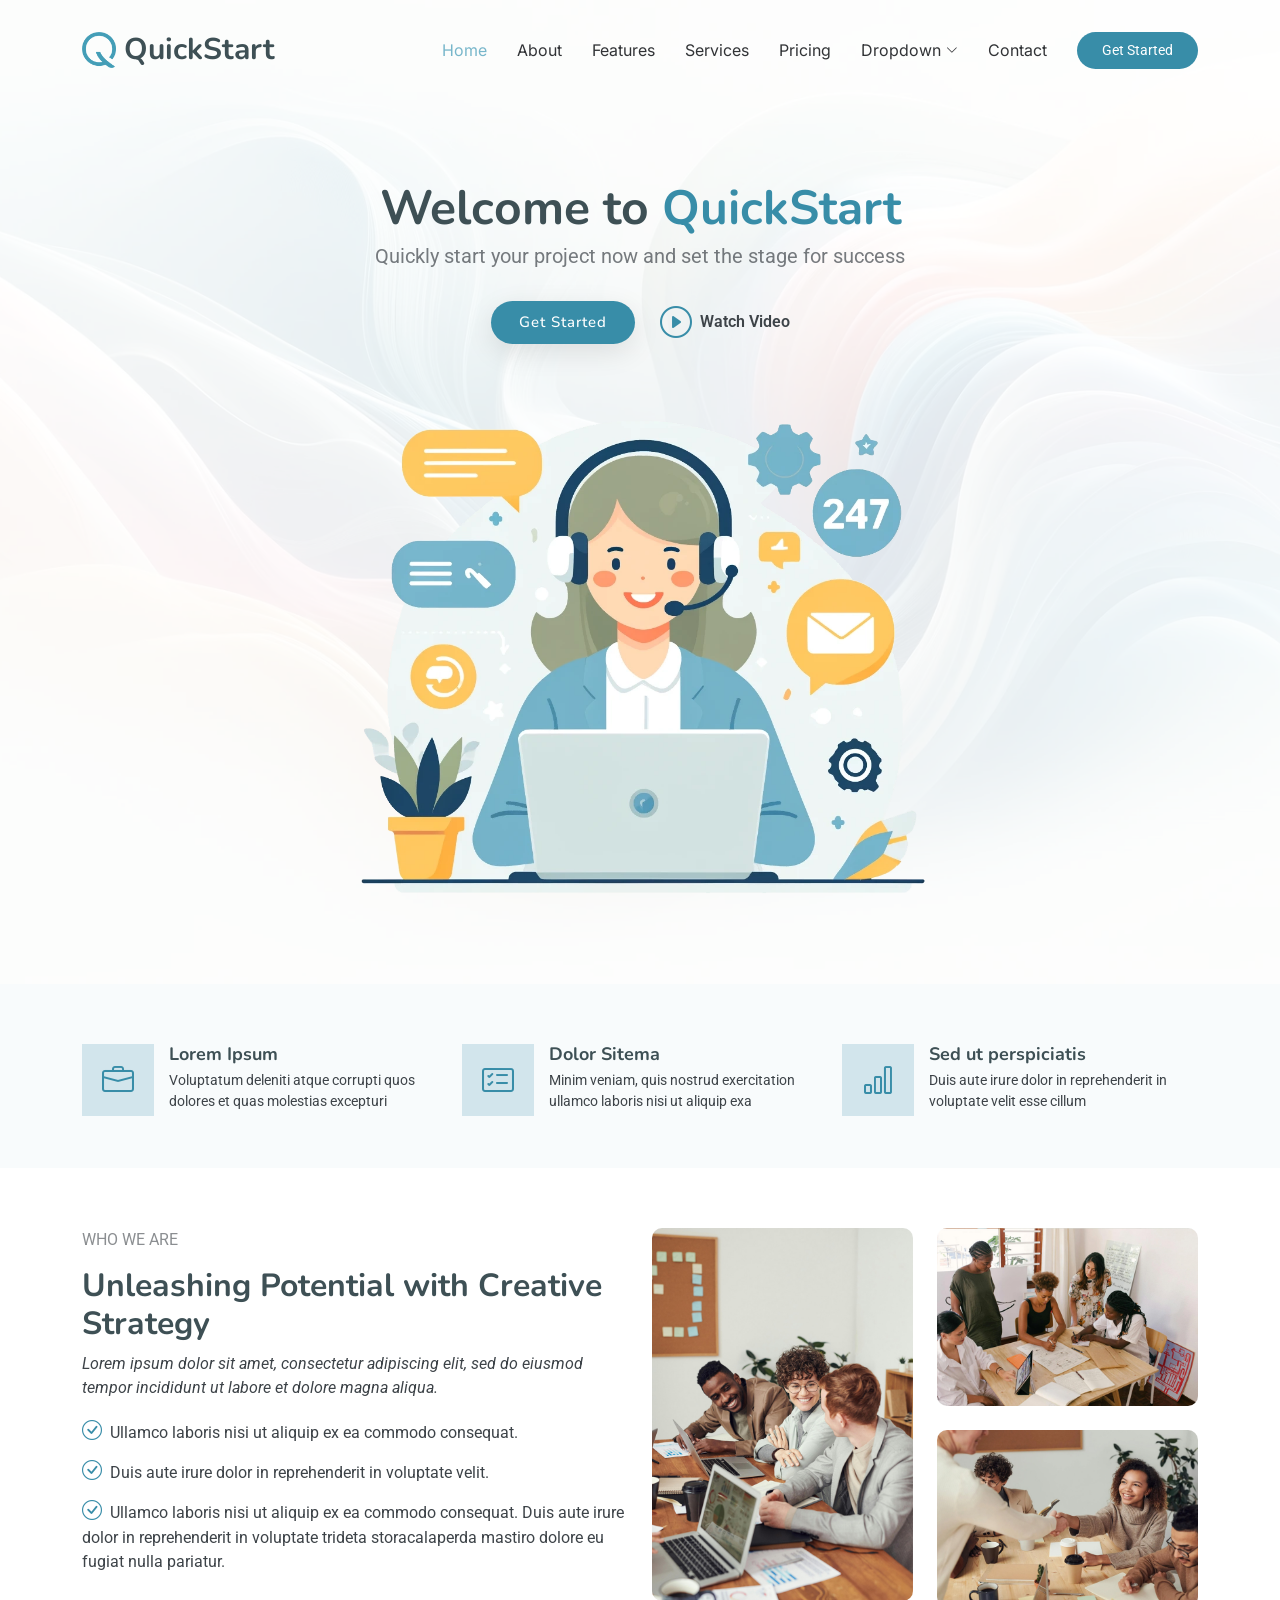
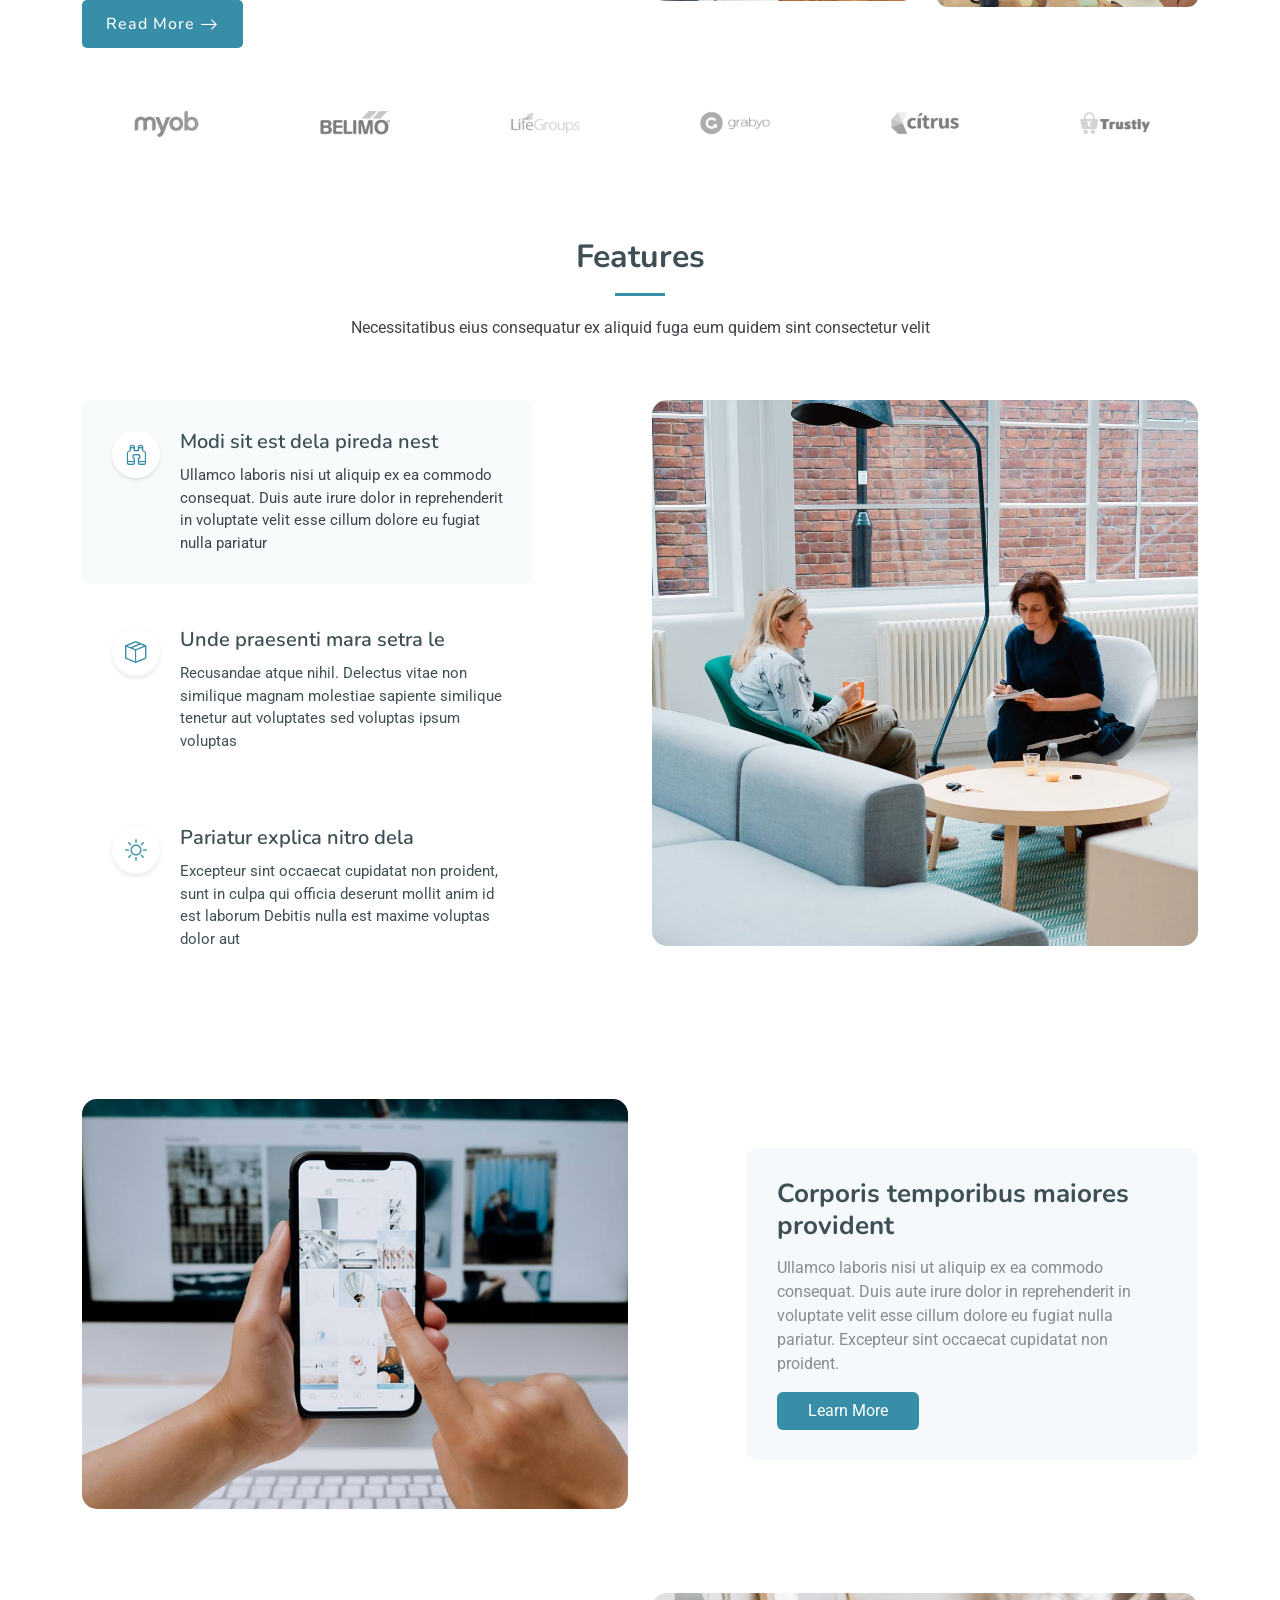
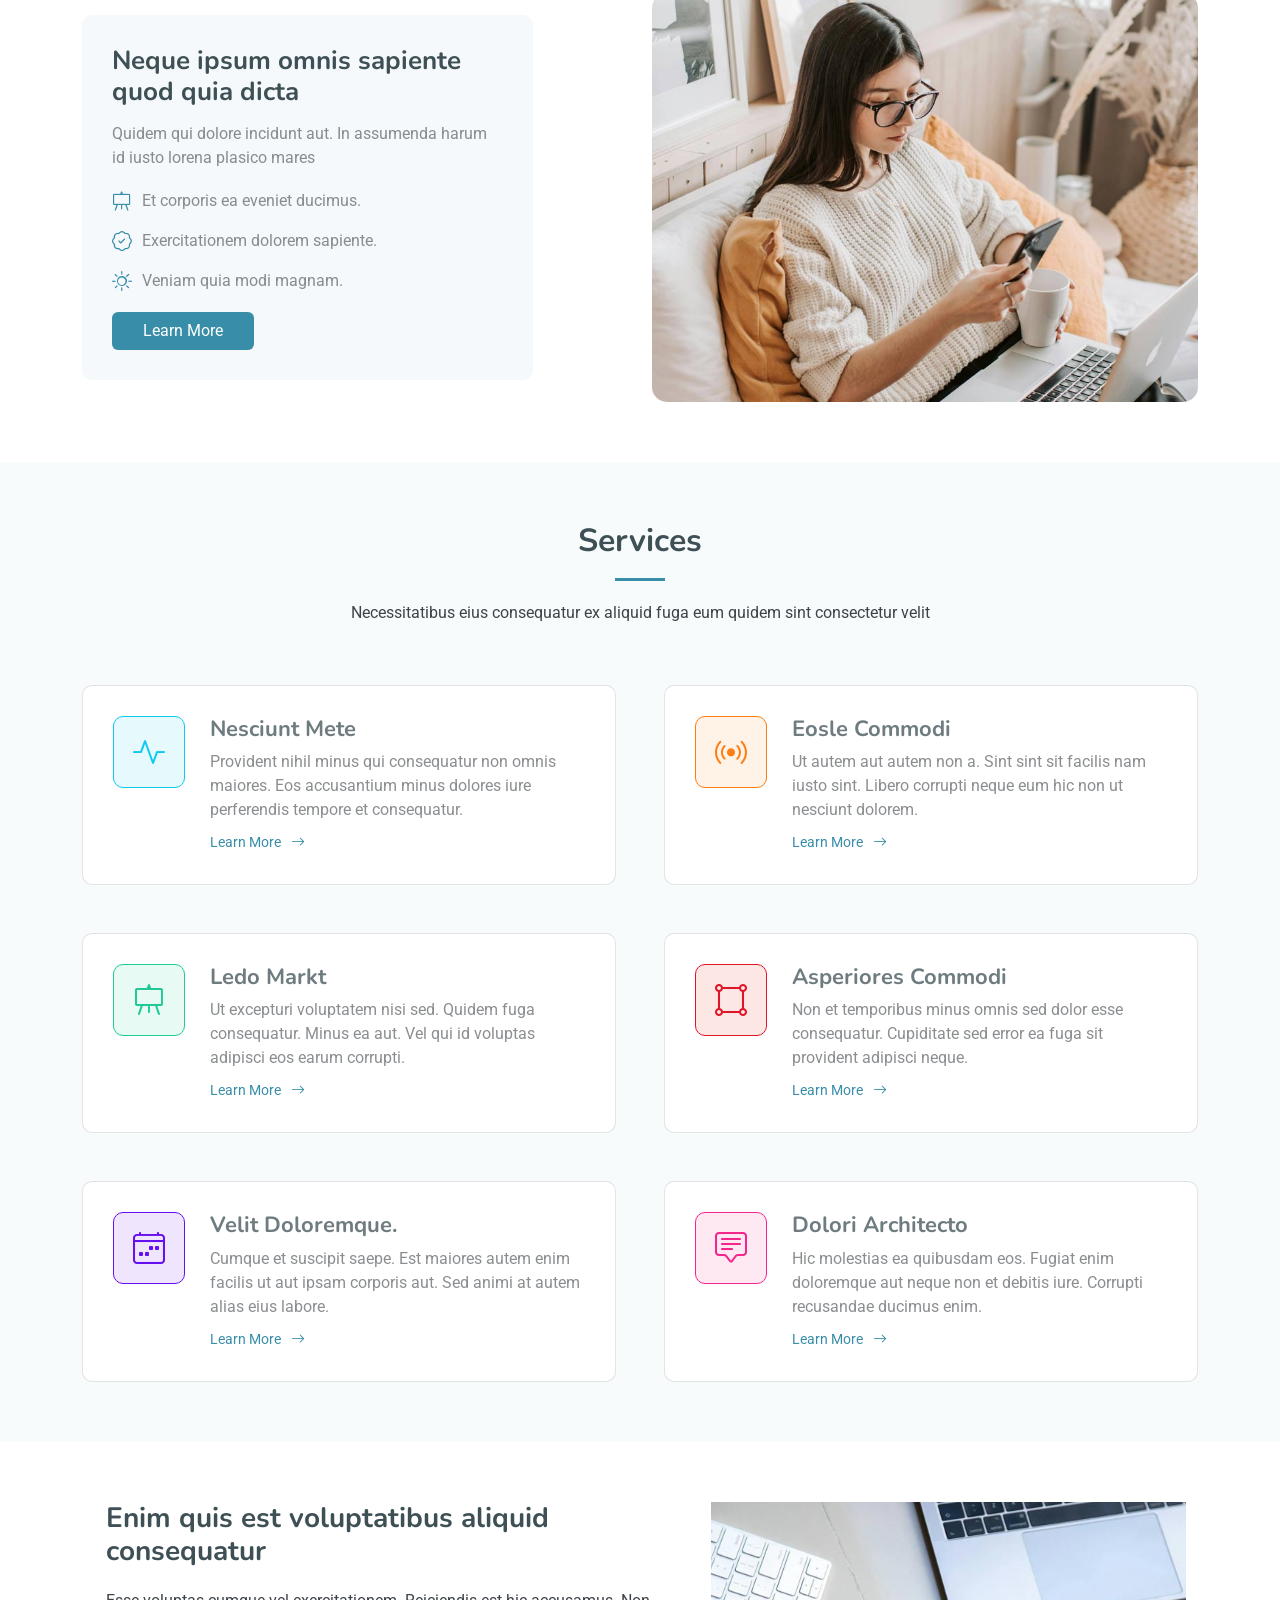
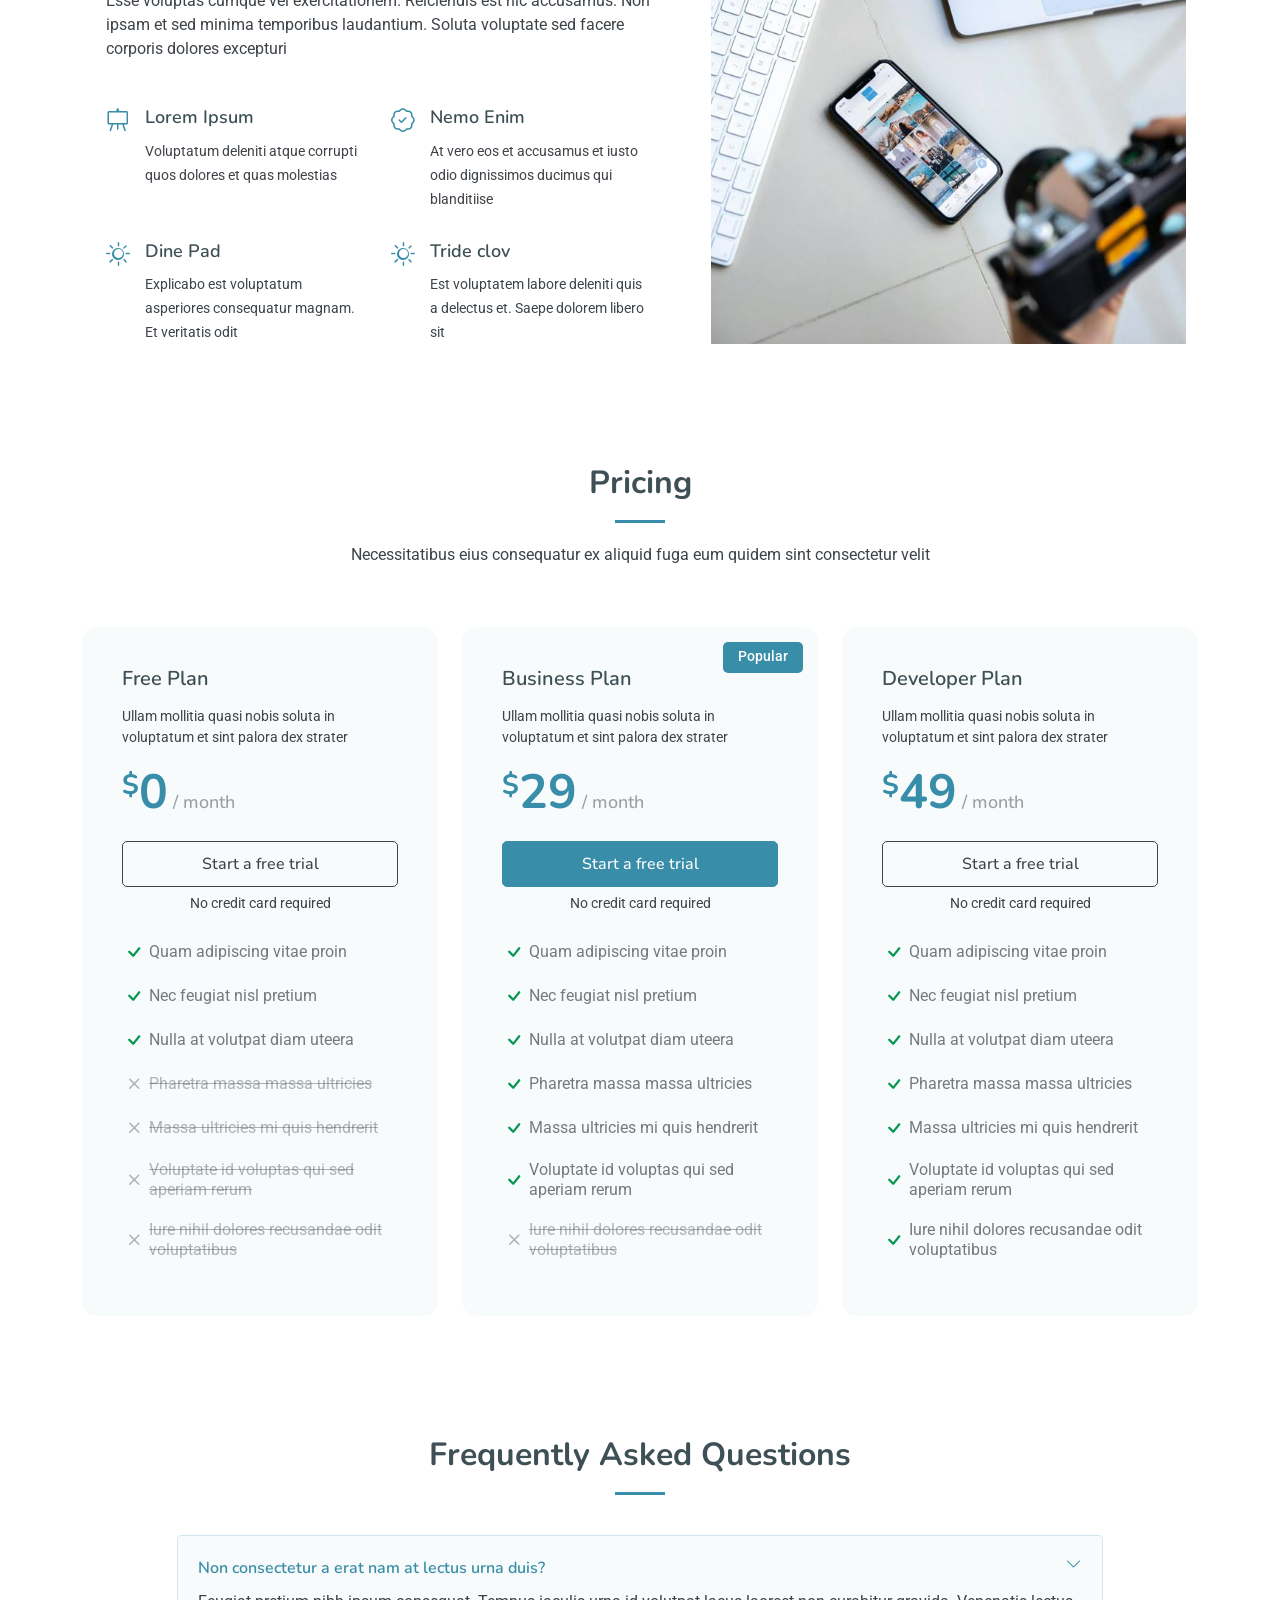
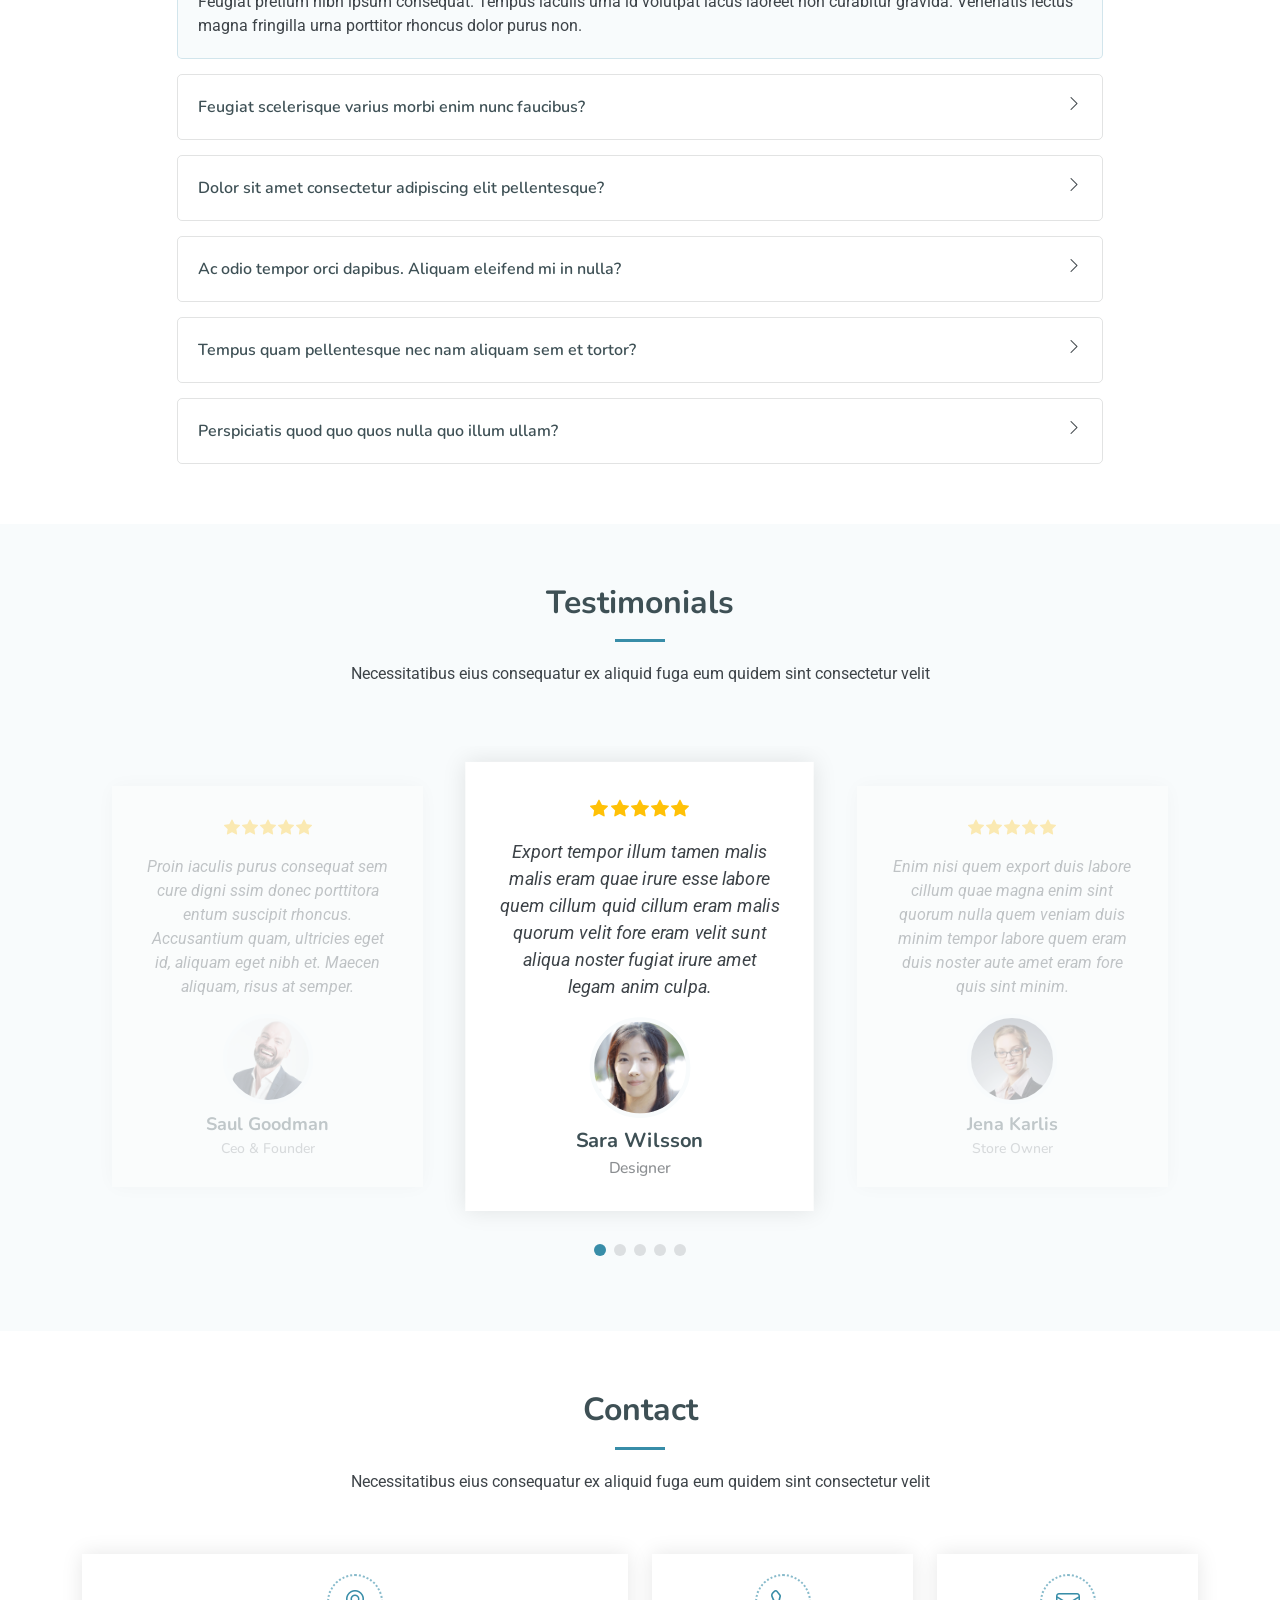
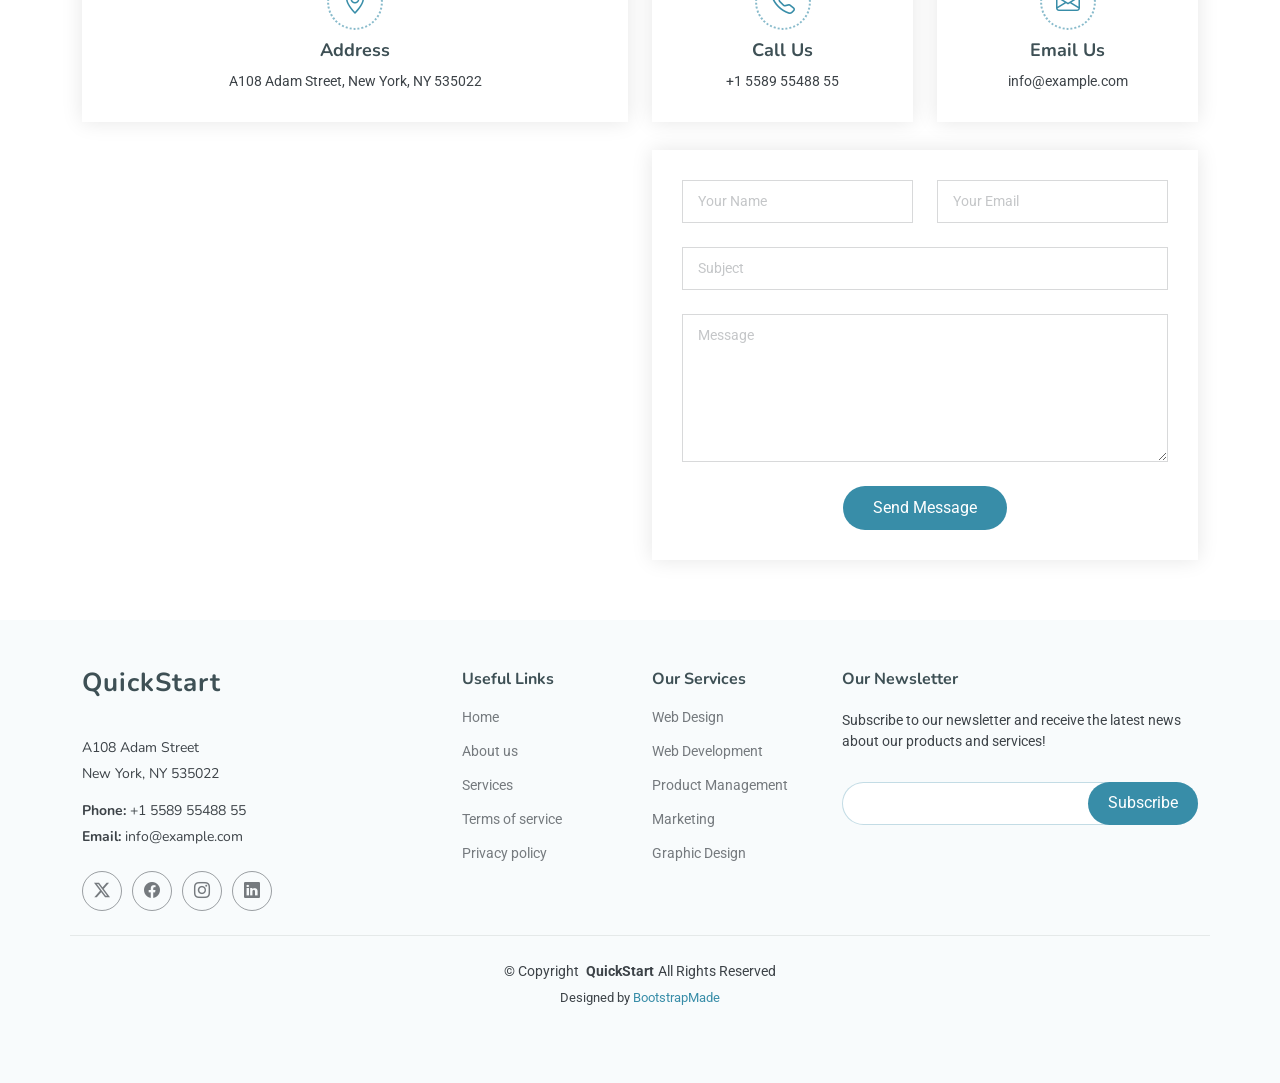
==== index.html @ de016db1 "template" ====
<!DOCTYPE html>
<html lang="en">

<head>
  <meta charset="utf-8">
  <meta content="width=device-width, initial-scale=1.0" name="viewport">
  <title>Index - QuickStart Bootstrap Template</title>
  <meta name="description" content="">
  <meta name="keywords" content="">

  <!-- Favicons -->
  <link href="assets/img/favicon.png" rel="icon">
  <link href="assets/img/apple-touch-icon.png" rel="apple-touch-icon">

  <!-- Fonts -->
  <link href="https://fonts.googleapis.com" rel="preconnect">
  <link href="https://fonts.gstatic.com" rel="preconnect" crossorigin>
  <link href="https://fonts.googleapis.com/css2?family=Roboto:ital,wght@0,100;0,300;0,400;0,500;0,700;0,900;1,100;1,300;1,400;1,500;1,700;1,900&family=Inter:wght@100;200;300;400;500;600;700;800;900&family=Nunito:ital,wght@0,200;0,300;0,400;0,500;0,600;0,700;0,800;0,900;1,200;1,300;1,400;1,500;1,600;1,700;1,800;1,900&display=swap" rel="stylesheet">

  <!-- Vendor CSS Files -->
  <link href="assets/vendor/bootstrap/css/bootstrap.min.css" rel="stylesheet">
  <link href="assets/vendor/bootstrap-icons/bootstrap-icons.css" rel="stylesheet">
  <link href="assets/vendor/aos/aos.css" rel="stylesheet">
  <link href="assets/vendor/glightbox/css/glightbox.min.css" rel="stylesheet">
  <link href="assets/vendor/swiper/swiper-bundle.min.css" rel="stylesheet">

  <!-- Main CSS File -->
  <link href="assets/css/main.css" rel="stylesheet">

  <!-- =======================================================
  * Template Name: QuickStart
  * Template URL: https://bootstrapmade.com/quickstart-bootstrap-startup-website-template/
  * Updated: Aug 07 2024 with Bootstrap v5.3.3
  * Author: BootstrapMade.com
  * License: https://bootstrapmade.com/license/
  ======================================================== -->
</head>

<body class="index-page">

  <header id="header" class="header d-flex align-items-center fixed-top">
    <div class="container-fluid container-xl position-relative d-flex align-items-center">

      <a href="index.html" class="logo d-flex align-items-center me-auto">
        <img src="assets/img/logo.png" alt="">
        <h1 class="sitename">QuickStart</h1>
      </a>

      <nav id="navmenu" class="navmenu">
        <ul>
          <li><a href="index.html#hero" class="active">Home</a></li>
          <li><a href="index.html#about">About</a></li>
          <li><a href="index.html#features">Features</a></li>
          <li><a href="index.html#services">Services</a></li>
          <li><a href="index.html#pricing">Pricing</a></li>
          <li class="dropdown"><a href="#"><span>Dropdown</span> <i class="bi bi-chevron-down toggle-dropdown"></i></a>
            <ul>
              <li><a href="#">Dropdown 1</a></li>
              <li class="dropdown"><a href="#"><span>Deep Dropdown</span> <i class="bi bi-chevron-down toggle-dropdown"></i></a>
                <ul>
                  <li><a href="#">Deep Dropdown 1</a></li>
                  <li><a href="#">Deep Dropdown 2</a></li>
                  <li><a href="#">Deep Dropdown 3</a></li>
                  <li><a href="#">Deep Dropdown 4</a></li>
                  <li><a href="#">Deep Dropdown 5</a></li>
                </ul>
              </li>
              <li><a href="#">Dropdown 2</a></li>
              <li><a href="#">Dropdown 3</a></li>
              <li><a href="#">Dropdown 4</a></li>
            </ul>
          </li>
          <li><a href="index.html#contact">Contact</a></li>
        </ul>
        <i class="mobile-nav-toggle d-xl-none bi bi-list"></i>
      </nav>

      <a class="btn-getstarted" href="index.html#about">Get Started</a>

    </div>
  </header>

  <main class="main">

    <!-- Hero Section -->
    <section id="hero" class="hero section">
      <div class="hero-bg">
        <img src="assets/img/hero-bg-light.webp" alt="">
      </div>
      <div class="container text-center">
        <div class="d-flex flex-column justify-content-center align-items-center">
          <h1 data-aos="fade-up">Welcome to <span>QuickStart</span></h1>
          <p data-aos="fade-up" data-aos-delay="100">Quickly start your project now and set the stage for success<br></p>
          <div class="d-flex" data-aos="fade-up" data-aos-delay="200">
            <a href="#about" class="btn-get-started">Get Started</a>
            <a href="https://www.youtube.com/watch?v=Y7f98aduVJ8" class="glightbox btn-watch-video d-flex align-items-center"><i class="bi bi-play-circle"></i><span>Watch Video</span></a>
          </div>
          <img src="assets/img/hero-services-img.webp" class="img-fluid hero-img" alt="" data-aos="zoom-out" data-aos-delay="300">
        </div>
      </div>

    </section><!-- /Hero Section -->

    <!-- Featured Services Section -->
    <section id="featured-services" class="featured-services section light-background">

      <div class="container">

        <div class="row gy-4">

          <div class="col-xl-4 col-lg-6" data-aos="fade-up" data-aos-delay="100">
            <div class="service-item d-flex">
              <div class="icon flex-shrink-0"><i class="bi bi-briefcase"></i></div>
              <div>
                <h4 class="title"><a href="#" class="stretched-link">Lorem Ipsum</a></h4>
                <p class="description">Voluptatum deleniti atque corrupti quos dolores et quas molestias excepturi</p>
              </div>
            </div>
          </div>
          <!-- End Service Item -->

          <div class="col-xl-4 col-lg-6" data-aos="fade-up" data-aos-delay="200">
            <div class="service-item d-flex">
              <div class="icon flex-shrink-0"><i class="bi bi-card-checklist"></i></div>
              <div>
                <h4 class="title"><a href="#" class="stretched-link">Dolor Sitema</a></h4>
                <p class="description">Minim veniam, quis nostrud exercitation ullamco laboris nisi ut aliquip exa</p>
              </div>
            </div>
          </div><!-- End Service Item -->

          <div class="col-xl-4 col-lg-6" data-aos="fade-up" data-aos-delay="300">
            <div class="service-item d-flex">
              <div class="icon flex-shrink-0"><i class="bi bi-bar-chart"></i></div>
              <div>
                <h4 class="title"><a href="#" class="stretched-link">Sed ut perspiciatis</a></h4>
                <p class="description">Duis aute irure dolor in reprehenderit in voluptate velit esse cillum</p>
              </div>
            </div>
          </div><!-- End Service Item -->

        </div>

      </div>

    </section><!-- /Featured Services Section -->

    <!-- About Section -->
    <section id="about" class="about section">

      <div class="container">

        <div class="row gy-4">

          <div class="col-lg-6 content" data-aos="fade-up" data-aos-delay="100">
            <p class="who-we-are">Who We Are</p>
            <h3>Unleashing Potential with Creative Strategy</h3>
            <p class="fst-italic">
              Lorem ipsum dolor sit amet, consectetur adipiscing elit, sed do eiusmod tempor incididunt ut labore et dolore
              magna aliqua.
            </p>
            <ul>
              <li><i class="bi bi-check-circle"></i> <span>Ullamco laboris nisi ut aliquip ex ea commodo consequat.</span></li>
              <li><i class="bi bi-check-circle"></i> <span>Duis aute irure dolor in reprehenderit in voluptate velit.</span></li>
              <li><i class="bi bi-check-circle"></i> <span>Ullamco laboris nisi ut aliquip ex ea commodo consequat. Duis aute irure dolor in reprehenderit in voluptate trideta storacalaperda mastiro dolore eu fugiat nulla pariatur.</span></li>
            </ul>
            <a href="#" class="read-more"><span>Read More</span><i class="bi bi-arrow-right"></i></a>
          </div>

          <div class="col-lg-6 about-images" data-aos="fade-up" data-aos-delay="200">
            <div class="row gy-4">
              <div class="col-lg-6">
                <img src="assets/img/about-company-1.jpg" class="img-fluid" alt="">
              </div>
              <div class="col-lg-6">
                <div class="row gy-4">
                  <div class="col-lg-12">
                    <img src="assets/img/about-company-2.jpg" class="img-fluid" alt="">
                  </div>
                  <div class="col-lg-12">
                    <img src="assets/img/about-company-3.jpg" class="img-fluid" alt="">
                  </div>
                </div>
              </div>
            </div>

          </div>

        </div>

      </div>
    </section><!-- /About Section -->

    <!-- Clients Section -->
    <section id="clients" class="clients section">

      <div class="container" data-aos="fade-up">

        <div class="row gy-4">

          <div class="col-xl-2 col-md-3 col-6 client-logo">
            <img src="assets/img/clients/client-1.png" class="img-fluid" alt="">
          </div><!-- End Client Item -->

          <div class="col-xl-2 col-md-3 col-6 client-logo">
            <img src="assets/img/clients/client-2.png" class="img-fluid" alt="">
          </div><!-- End Client Item -->

          <div class="col-xl-2 col-md-3 col-6 client-logo">
            <img src="assets/img/clients/client-3.png" class="img-fluid" alt="">
          </div><!-- End Client Item -->

          <div class="col-xl-2 col-md-3 col-6 client-logo">
            <img src="assets/img/clients/client-4.png" class="img-fluid" alt="">
          </div><!-- End Client Item -->

          <div class="col-xl-2 col-md-3 col-6 client-logo">
            <img src="assets/img/clients/client-5.png" class="img-fluid" alt="">
          </div><!-- End Client Item -->

          <div class="col-xl-2 col-md-3 col-6 client-logo">
            <img src="assets/img/clients/client-6.png" class="img-fluid" alt="">
          </div><!-- End Client Item -->

        </div>

      </div>

    </section><!-- /Clients Section -->

    <!-- Features Section -->
    <section id="features" class="features section">

      <!-- Section Title -->
      <div class="container section-title" data-aos="fade-up">
        <h2>Features</h2>
        <p>Necessitatibus eius consequatur ex aliquid fuga eum quidem sint consectetur velit</p>
      </div><!-- End Section Title -->

      <div class="container">
        <div class="row justify-content-between">

          <div class="col-lg-5 d-flex align-items-center">

            <ul class="nav nav-tabs" data-aos="fade-up" data-aos-delay="100">
              <li class="nav-item">
                <a class="nav-link active show" data-bs-toggle="tab" data-bs-target="#features-tab-1">
                  <i class="bi bi-binoculars"></i>
                  <div>
                    <h4 class="d-none d-lg-block">Modi sit est dela pireda nest</h4>
                    <p>
                      Ullamco laboris nisi ut aliquip ex ea commodo consequat. Duis aute irure dolor in reprehenderit in voluptate
                      velit esse cillum dolore eu fugiat nulla pariatur
                    </p>
                  </div>
                </a>
              </li>
              <li class="nav-item">
                <a class="nav-link" data-bs-toggle="tab" data-bs-target="#features-tab-2">
                  <i class="bi bi-box-seam"></i>
                  <div>
                    <h4 class="d-none d-lg-block">Unde praesenti mara setra le</h4>
                    <p>
                      Recusandae atque nihil. Delectus vitae non similique magnam molestiae sapiente similique
                      tenetur aut voluptates sed voluptas ipsum voluptas
                    </p>
                  </div>
                </a>
              </li>
              <li class="nav-item">
                <a class="nav-link" data-bs-toggle="tab" data-bs-target="#features-tab-3">
                  <i class="bi bi-brightness-high"></i>
                  <div>
                    <h4 class="d-none d-lg-block">Pariatur explica nitro dela</h4>
                    <p>
                      Excepteur sint occaecat cupidatat non proident, sunt in culpa qui officia deserunt mollit anim id est laborum
                      Debitis nulla est maxime voluptas dolor aut
                    </p>
                  </div>
                </a>
              </li>
            </ul><!-- End Tab Nav -->

          </div>

          <div class="col-lg-6">

            <div class="tab-content" data-aos="fade-up" data-aos-delay="200">

              <div class="tab-pane fade active show" id="features-tab-1">
                <img src="assets/img/tabs-1.jpg" alt="" class="img-fluid">
              </div><!-- End Tab Content Item -->

              <div class="tab-pane fade" id="features-tab-2">
                <img src="assets/img/tabs-2.jpg" alt="" class="img-fluid">
              </div><!-- End Tab Content Item -->

              <div class="tab-pane fade" id="features-tab-3">
                <img src="assets/img/tabs-3.jpg" alt="" class="img-fluid">
              </div><!-- End Tab Content Item -->
            </div>

          </div>

        </div>

      </div>

    </section><!-- /Features Section -->

    <!-- Features Details Section -->
    <section id="features-details" class="features-details section">

      <div class="container">

        <div class="row gy-4 justify-content-between features-item">

          <div class="col-lg-6" data-aos="fade-up" data-aos-delay="100">
            <img src="assets/img/features-1.jpg" class="img-fluid" alt="">
          </div>

          <div class="col-lg-5 d-flex align-items-center" data-aos="fade-up" data-aos-delay="200">
            <div class="content">
              <h3>Corporis temporibus maiores provident</h3>
              <p>
                Ullamco laboris nisi ut aliquip ex ea commodo consequat. Duis aute irure dolor in reprehenderit in voluptate
                velit esse cillum dolore eu fugiat nulla pariatur. Excepteur sint occaecat cupidatat non proident.
              </p>
              <a href="#" class="btn more-btn">Learn More</a>
            </div>
          </div>

        </div><!-- Features Item -->

        <div class="row gy-4 justify-content-between features-item">

          <div class="col-lg-5 d-flex align-items-center order-2 order-lg-1" data-aos="fade-up" data-aos-delay="100">

            <div class="content">
              <h3>Neque ipsum omnis sapiente quod quia dicta</h3>
              <p>
                Quidem qui dolore incidunt aut. In assumenda harum id iusto lorena plasico mares
              </p>
              <ul>
                <li><i class="bi bi-easel flex-shrink-0"></i> Et corporis ea eveniet ducimus.</li>
                <li><i class="bi bi-patch-check flex-shrink-0"></i> Exercitationem dolorem sapiente.</li>
                <li><i class="bi bi-brightness-high flex-shrink-0"></i> Veniam quia modi magnam.</li>
              </ul>
              <p></p>
              <a href="#" class="btn more-btn">Learn More</a>
            </div>

          </div>

          <div class="col-lg-6 order-1 order-lg-2" data-aos="fade-up" data-aos-delay="200">
            <img src="assets/img/features-2.jpg" class="img-fluid" alt="">
          </div>

        </div><!-- Features Item -->

      </div>

    </section><!-- /Features Details Section -->

    <!-- Services Section -->
    <section id="services" class="services section light-background">

      <!-- Section Title -->
      <div class="container section-title" data-aos="fade-up">
        <h2>Services</h2>
        <p>Necessitatibus eius consequatur ex aliquid fuga eum quidem sint consectetur velit</p>
      </div><!-- End Section Title -->

      <div class="container">

        <div class="row g-5">

          <div class="col-lg-6" data-aos="fade-up" data-aos-delay="100">
            <div class="service-item item-cyan position-relative">
              <i class="bi bi-activity icon"></i>
              <div>
                <h3>Nesciunt Mete</h3>
                <p>Provident nihil minus qui consequatur non omnis maiores. Eos accusantium minus dolores iure perferendis tempore et consequatur.</p>
                <a href="#" class="read-more stretched-link">Learn More <i class="bi bi-arrow-right"></i></a>
              </div>
            </div>
          </div><!-- End Service Item -->

          <div class="col-lg-6" data-aos="fade-up" data-aos-delay="200">
            <div class="service-item item-orange position-relative">
              <i class="bi bi-broadcast icon"></i>
              <div>
                <h3>Eosle Commodi</h3>
                <p>Ut autem aut autem non a. Sint sint sit facilis nam iusto sint. Libero corrupti neque eum hic non ut nesciunt dolorem.</p>
                <a href="#" class="read-more stretched-link">Learn More <i class="bi bi-arrow-right"></i></a>
              </div>
            </div>
          </div><!-- End Service Item -->

          <div class="col-lg-6" data-aos="fade-up" data-aos-delay="300">
            <div class="service-item item-teal position-relative">
              <i class="bi bi-easel icon"></i>
              <div>
                <h3>Ledo Markt</h3>
                <p>Ut excepturi voluptatem nisi sed. Quidem fuga consequatur. Minus ea aut. Vel qui id voluptas adipisci eos earum corrupti.</p>
                <a href="#" class="read-more stretched-link">Learn More <i class="bi bi-arrow-right"></i></a>
              </div>
            </div>
          </div><!-- End Service Item -->

          <div class="col-lg-6" data-aos="fade-up" data-aos-delay="400">
            <div class="service-item item-red position-relative">
              <i class="bi bi-bounding-box-circles icon"></i>
              <div>
                <h3>Asperiores Commodi</h3>
                <p>Non et temporibus minus omnis sed dolor esse consequatur. Cupiditate sed error ea fuga sit provident adipisci neque.</p>
                <a href="#" class="read-more stretched-link">Learn More <i class="bi bi-arrow-right"></i></a>
              </div>
            </div>
          </div><!-- End Service Item -->

          <div class="col-lg-6" data-aos="fade-up" data-aos-delay="500">
            <div class="service-item item-indigo position-relative">
              <i class="bi bi-calendar4-week icon"></i>
              <div>
                <h3>Velit Doloremque.</h3>
                <p>Cumque et suscipit saepe. Est maiores autem enim facilis ut aut ipsam corporis aut. Sed animi at autem alias eius labore.</p>
                <a href="#" class="read-more stretched-link">Learn More <i class="bi bi-arrow-right"></i></a>
              </div>
            </div>
          </div><!-- End Service Item -->

          <div class="col-lg-6" data-aos="fade-up" data-aos-delay="600">
            <div class="service-item item-pink position-relative">
              <i class="bi bi-chat-square-text icon"></i>
              <div>
                <h3>Dolori Architecto</h3>
                <p>Hic molestias ea quibusdam eos. Fugiat enim doloremque aut neque non et debitis iure. Corrupti recusandae ducimus enim.</p>
                <a href="#" class="read-more stretched-link">Learn More <i class="bi bi-arrow-right"></i></a>
              </div>
            </div>
          </div><!-- End Service Item -->

        </div>

      </div>

    </section><!-- /Services Section -->

    <!-- More Features Section -->
    <section id="more-features" class="more-features section">

      <div class="container">

        <div class="row justify-content-around gy-4">

          <div class="col-lg-6 d-flex flex-column justify-content-center order-2 order-lg-1" data-aos="fade-up" data-aos-delay="100">
            <h3>Enim quis est voluptatibus aliquid consequatur</h3>
            <p>Esse voluptas cumque vel exercitationem. Reiciendis est hic accusamus. Non ipsam et sed minima temporibus laudantium. Soluta voluptate sed facere corporis dolores excepturi</p>

            <div class="row">

              <div class="col-lg-6 icon-box d-flex">
                <i class="bi bi-easel flex-shrink-0"></i>
                <div>
                  <h4>Lorem Ipsum</h4>
                  <p>Voluptatum deleniti atque corrupti quos dolores et quas molestias </p>
                </div>
              </div><!-- End Icon Box -->

              <div class="col-lg-6 icon-box d-flex">
                <i class="bi bi-patch-check flex-shrink-0"></i>
                <div>
                  <h4>Nemo Enim</h4>
                  <p>At vero eos et accusamus et iusto odio dignissimos ducimus qui blanditiise</p>
                </div>
              </div><!-- End Icon Box -->

              <div class="col-lg-6 icon-box d-flex">
                <i class="bi bi-brightness-high flex-shrink-0"></i>
                <div>
                  <h4>Dine Pad</h4>
                  <p>Explicabo est voluptatum asperiores consequatur magnam. Et veritatis odit</p>
                </div>
              </div><!-- End Icon Box -->

              <div class="col-lg-6 icon-box d-flex">
                <i class="bi bi-brightness-high flex-shrink-0"></i>
                <div>
                  <h4>Tride clov</h4>
                  <p>Est voluptatem labore deleniti quis a delectus et. Saepe dolorem libero sit</p>
                </div>
              </div><!-- End Icon Box -->

            </div>

          </div>

          <div class="features-image col-lg-5 order-1 order-lg-2" data-aos="fade-up" data-aos-delay="200">
            <img src="assets/img/features-3.jpg" alt="">
          </div>

        </div>

      </div>

    </section><!-- /More Features Section -->

    <!-- Pricing Section -->
    <section id="pricing" class="pricing section">

      <!-- Section Title -->
      <div class="container section-title" data-aos="fade-up">
        <h2>Pricing</h2>
        <p>Necessitatibus eius consequatur ex aliquid fuga eum quidem sint consectetur velit</p>
      </div><!-- End Section Title -->

      <div class="container">

        <div class="row gy-4">

          <div class="col-lg-4" data-aos="zoom-in" data-aos-delay="100">
            <div class="pricing-item">
              <h3>Free Plan</h3>
              <p class="description">Ullam mollitia quasi nobis soluta in voluptatum et sint palora dex strater</p>
              <h4><sup>$</sup>0<span> / month</span></h4>
              <a href="#" class="cta-btn">Start a free trial</a>
              <p class="text-center small">No credit card required</p>
              <ul>
                <li><i class="bi bi-check"></i> <span>Quam adipiscing vitae proin</span></li>
                <li><i class="bi bi-check"></i> <span>Nec feugiat nisl pretium</span></li>
                <li><i class="bi bi-check"></i> <span>Nulla at volutpat diam uteera</span></li>
                <li class="na"><i class="bi bi-x"></i> <span>Pharetra massa massa ultricies</span></li>
                <li class="na"><i class="bi bi-x"></i> <span>Massa ultricies mi quis hendrerit</span></li>
                <li class="na"><i class="bi bi-x"></i> <span>Voluptate id voluptas qui sed aperiam rerum</span></li>
                <li class="na"><i class="bi bi-x"></i> <span>Iure nihil dolores recusandae odit voluptatibus</span></li>
              </ul>
            </div>
          </div><!-- End Pricing Item -->

          <div class="col-lg-4" data-aos="zoom-in" data-aos-delay="200">
            <div class="pricing-item featured">
              <p class="popular">Popular</p>
              <h3>Business Plan</h3>
              <p class="description">Ullam mollitia quasi nobis soluta in voluptatum et sint palora dex strater</p>
              <h4><sup>$</sup>29<span> / month</span></h4>
              <a href="#" class="cta-btn">Start a free trial</a>
              <p class="text-center small">No credit card required</p>
              <ul>
                <li><i class="bi bi-check"></i> <span>Quam adipiscing vitae proin</span></li>
                <li><i class="bi bi-check"></i> <span>Nec feugiat nisl pretium</span></li>
                <li><i class="bi bi-check"></i> <span>Nulla at volutpat diam uteera</span></li>
                <li><i class="bi bi-check"></i> <span>Pharetra massa massa ultricies</span></li>
                <li><i class="bi bi-check"></i> <span>Massa ultricies mi quis hendrerit</span></li>
                <li><i class="bi bi-check"></i> <span>Voluptate id voluptas qui sed aperiam rerum</span></li>
                <li class="na"><i class="bi bi-x"></i> <span>Iure nihil dolores recusandae odit voluptatibus</span></li>
              </ul>
            </div>
          </div><!-- End Pricing Item -->

          <div class="col-lg-4" data-aos="zoom-in" data-aos-delay="300">
            <div class="pricing-item">
              <h3>Developer Plan</h3>
              <p class="description">Ullam mollitia quasi nobis soluta in voluptatum et sint palora dex strater</p>
              <h4><sup>$</sup>49<span> / month</span></h4>
              <a href="#" class="cta-btn">Start a free trial</a>
              <p class="text-center small">No credit card required</p>
              <ul>
                <li><i class="bi bi-check"></i> <span>Quam adipiscing vitae proin</span></li>
                <li><i class="bi bi-check"></i> <span>Nec feugiat nisl pretium</span></li>
                <li><i class="bi bi-check"></i> <span>Nulla at volutpat diam uteera</span></li>
                <li><i class="bi bi-check"></i> <span>Pharetra massa massa ultricies</span></li>
                <li><i class="bi bi-check"></i> <span>Massa ultricies mi quis hendrerit</span></li>
                <li><i class="bi bi-check"></i> <span>Voluptate id voluptas qui sed aperiam rerum</span></li>
                <li><i class="bi bi-check"></i> <span>Iure nihil dolores recusandae odit voluptatibus</span></li>
              </ul>
            </div>
          </div><!-- End Pricing Item -->

        </div>

      </div>

    </section><!-- /Pricing Section -->

    <!-- Faq Section -->
    <section id="faq" class="faq section">

      <!-- Section Title -->
      <div class="container section-title" data-aos="fade-up">
        <h2>Frequently Asked Questions</h2>
      </div><!-- End Section Title -->

      <div class="container">

        <div class="row justify-content-center">

          <div class="col-lg-10" data-aos="fade-up" data-aos-delay="100">

            <div class="faq-container">

              <div class="faq-item faq-active">
                <h3>Non consectetur a erat nam at lectus urna duis?</h3>
                <div class="faq-content">
                  <p>Feugiat pretium nibh ipsum consequat. Tempus iaculis urna id volutpat lacus laoreet non curabitur gravida. Venenatis lectus magna fringilla urna porttitor rhoncus dolor purus non.</p>
                </div>
                <i class="faq-toggle bi bi-chevron-right"></i>
              </div><!-- End Faq item-->

              <div class="faq-item">
                <h3>Feugiat scelerisque varius morbi enim nunc faucibus?</h3>
                <div class="faq-content">
                  <p>Dolor sit amet consectetur adipiscing elit pellentesque habitant morbi. Id interdum velit laoreet id donec ultrices. Fringilla phasellus faucibus scelerisque eleifend donec pretium. Est pellentesque elit ullamcorper dignissim. Mauris ultrices eros in cursus turpis massa tincidunt dui.</p>
                </div>
                <i class="faq-toggle bi bi-chevron-right"></i>
              </div><!-- End Faq item-->

              <div class="faq-item">
                <h3>Dolor sit amet consectetur adipiscing elit pellentesque?</h3>
                <div class="faq-content">
                  <p>Eleifend mi in nulla posuere sollicitudin aliquam ultrices sagittis orci. Faucibus pulvinar elementum integer enim. Sem nulla pharetra diam sit amet nisl suscipit. Rutrum tellus pellentesque eu tincidunt. Lectus urna duis convallis convallis tellus. Urna molestie at elementum eu facilisis sed odio morbi quis</p>
                </div>
                <i class="faq-toggle bi bi-chevron-right"></i>
              </div><!-- End Faq item-->

              <div class="faq-item">
                <h3>Ac odio tempor orci dapibus. Aliquam eleifend mi in nulla?</h3>
                <div class="faq-content">
                  <p>Dolor sit amet consectetur adipiscing elit pellentesque habitant morbi. Id interdum velit laoreet id donec ultrices. Fringilla phasellus faucibus scelerisque eleifend donec pretium. Est pellentesque elit ullamcorper dignissim. Mauris ultrices eros in cursus turpis massa tincidunt dui.</p>
                </div>
                <i class="faq-toggle bi bi-chevron-right"></i>
              </div><!-- End Faq item-->

              <div class="faq-item">
                <h3>Tempus quam pellentesque nec nam aliquam sem et tortor?</h3>
                <div class="faq-content">
                  <p>Molestie a iaculis at erat pellentesque adipiscing commodo. Dignissim suspendisse in est ante in. Nunc vel risus commodo viverra maecenas accumsan. Sit amet nisl suscipit adipiscing bibendum est. Purus gravida quis blandit turpis cursus in</p>
                </div>
                <i class="faq-toggle bi bi-chevron-right"></i>
              </div><!-- End Faq item-->

              <div class="faq-item">
                <h3>Perspiciatis quod quo quos nulla quo illum ullam?</h3>
                <div class="faq-content">
                  <p>Enim ea facilis quaerat voluptas quidem et dolorem. Quis et consequatur non sed in suscipit sequi. Distinctio ipsam dolore et.</p>
                </div>
                <i class="faq-toggle bi bi-chevron-right"></i>
              </div><!-- End Faq item-->

            </div>

          </div><!-- End Faq Column-->

        </div>

      </div>

    </section><!-- /Faq Section -->

    <!-- Testimonials Section -->
    <section id="testimonials" class="testimonials section light-background">

      <!-- Section Title -->
      <div class="container section-title" data-aos="fade-up">
        <h2>Testimonials</h2>
        <p>Necessitatibus eius consequatur ex aliquid fuga eum quidem sint consectetur velit</p>
      </div><!-- End Section Title -->

      <div class="container" data-aos="fade-up" data-aos-delay="100">

        <div class="swiper init-swiper">
          <script type="application/json" class="swiper-config">
            {
              "loop": true,
              "speed": 600,
              "autoplay": {
                "delay": 5000
              },
              "slidesPerView": "auto",
              "pagination": {
                "el": ".swiper-pagination",
                "type": "bullets",
                "clickable": true
              },
              "breakpoints": {
                "320": {
                  "slidesPerView": 1,
                  "spaceBetween": 40
                },
                "1200": {
                  "slidesPerView": 3,
                  "spaceBetween": 1
                }
              }
            }
          </script>
          <div class="swiper-wrapper">

            <div class="swiper-slide">
              <div class="testimonial-item">
                <div class="stars">
                  <i class="bi bi-star-fill"></i><i class="bi bi-star-fill"></i><i class="bi bi-star-fill"></i><i class="bi bi-star-fill"></i><i class="bi bi-star-fill"></i>
                </div>
                <p>
                  Proin iaculis purus consequat sem cure digni ssim donec porttitora entum suscipit rhoncus. Accusantium quam, ultricies eget id, aliquam eget nibh et. Maecen aliquam, risus at semper.
                </p>
                <div class="profile mt-auto">
                  <img src="assets/img/testimonials/testimonials-1.jpg" class="testimonial-img" alt="">
                  <h3>Saul Goodman</h3>
                  <h4>Ceo &amp; Founder</h4>
                </div>
              </div>
            </div><!-- End testimonial item -->

            <div class="swiper-slide">
              <div class="testimonial-item">
                <div class="stars">
                  <i class="bi bi-star-fill"></i><i class="bi bi-star-fill"></i><i class="bi bi-star-fill"></i><i class="bi bi-star-fill"></i><i class="bi bi-star-fill"></i>
                </div>
                <p>
                  Export tempor illum tamen malis malis eram quae irure esse labore quem cillum quid cillum eram malis quorum velit fore eram velit sunt aliqua noster fugiat irure amet legam anim culpa.
                </p>
                <div class="profile mt-auto">
                  <img src="assets/img/testimonials/testimonials-2.jpg" class="testimonial-img" alt="">
                  <h3>Sara Wilsson</h3>
                  <h4>Designer</h4>
                </div>
              </div>
            </div><!-- End testimonial item -->

            <div class="swiper-slide">
              <div class="testimonial-item">
                <div class="stars">
                  <i class="bi bi-star-fill"></i><i class="bi bi-star-fill"></i><i class="bi bi-star-fill"></i><i class="bi bi-star-fill"></i><i class="bi bi-star-fill"></i>
                </div>
                <p>
                  Enim nisi quem export duis labore cillum quae magna enim sint quorum nulla quem veniam duis minim tempor labore quem eram duis noster aute amet eram fore quis sint minim.
                </p>
                <div class="profile mt-auto">
                  <img src="assets/img/testimonials/testimonials-3.jpg" class="testimonial-img" alt="">
                  <h3>Jena Karlis</h3>
                  <h4>Store Owner</h4>
                </div>
              </div>
            </div><!-- End testimonial item -->

            <div class="swiper-slide">
              <div class="testimonial-item">
                <div class="stars">
                  <i class="bi bi-star-fill"></i><i class="bi bi-star-fill"></i><i class="bi bi-star-fill"></i><i class="bi bi-star-fill"></i><i class="bi bi-star-fill"></i>
                </div>
                <p>
                  Fugiat enim eram quae cillum dolore dolor amet nulla culpa multos export minim fugiat minim velit minim dolor enim duis veniam ipsum anim magna sunt elit fore quem dolore labore illum veniam.
                </p>
                <div class="profile mt-auto">
                  <img src="assets/img/testimonials/testimonials-4.jpg" class="testimonial-img" alt="">
                  <h3>Matt Brandon</h3>
                  <h4>Freelancer</h4>
                </div>
              </div>
            </div><!-- End testimonial item -->

            <div class="swiper-slide">
              <div class="testimonial-item">
                <div class="stars">
                  <i class="bi bi-star-fill"></i><i class="bi bi-star-fill"></i><i class="bi bi-star-fill"></i><i class="bi bi-star-fill"></i><i class="bi bi-star-fill"></i>
                </div>
                <p>
                  Quis quorum aliqua sint quem legam fore sunt eram irure aliqua veniam tempor noster veniam enim culpa labore duis sunt culpa nulla illum cillum fugiat legam esse veniam culpa fore nisi cillum quid.
                </p>
                <div class="profile mt-auto">
                  <img src="assets/img/testimonials/testimonials-5.jpg" class="testimonial-img" alt="">
                  <h3>John Larson</h3>
                  <h4>Entrepreneur</h4>
                </div>
              </div>
            </div><!-- End testimonial item -->

          </div>
          <div class="swiper-pagination"></div>
        </div>

      </div>

    </section><!-- /Testimonials Section -->

    <!-- Contact Section -->
    <section id="contact" class="contact section">

      <!-- Section Title -->
      <div class="container section-title" data-aos="fade-up">
        <h2>Contact</h2>
        <p>Necessitatibus eius consequatur ex aliquid fuga eum quidem sint consectetur velit</p>
      </div><!-- End Section Title -->

      <div class="container" data-aos="fade-up" data-aos-delay="100">

        <div class="row gy-4">

          <div class="col-lg-6">
            <div class="info-item d-flex flex-column justify-content-center align-items-center" data-aos="fade-up" data-aos-delay="200">
              <i class="bi bi-geo-alt"></i>
              <h3>Address</h3>
              <p>A108 Adam Street, New York, NY 535022</p>
            </div>
          </div><!-- End Info Item -->

          <div class="col-lg-3 col-md-6">
            <div class="info-item d-flex flex-column justify-content-center align-items-center" data-aos="fade-up" data-aos-delay="300">
              <i class="bi bi-telephone"></i>
              <h3>Call Us</h3>
              <p>+1 5589 55488 55</p>
            </div>
          </div><!-- End Info Item -->

          <div class="col-lg-3 col-md-6">
            <div class="info-item d-flex flex-column justify-content-center align-items-center" data-aos="fade-up" data-aos-delay="400">
              <i class="bi bi-envelope"></i>
              <h3>Email Us</h3>
              <p>info@example.com</p>
            </div>
          </div><!-- End Info Item -->

        </div>

        <div class="row gy-4 mt-1">
          <div class="col-lg-6" data-aos="fade-up" data-aos-delay="300">
            <iframe src="https://www.google.com/maps/embed?pb=!1m14!1m8!1m3!1d48389.78314118045!2d-74.006138!3d40.710059!3m2!1i1024!2i768!4f13.1!3m3!1m2!1s0x89c25a22a3bda30d%3A0xb89d1fe6bc499443!2sDowntown%20Conference%20Center!5e0!3m2!1sen!2sus!4v1676961268712!5m2!1sen!2sus" frameborder="0" style="border:0; width: 100%; height: 400px;" allowfullscreen="" loading="lazy" referrerpolicy="no-referrer-when-downgrade"></iframe>
          </div><!-- End Google Maps -->

          <div class="col-lg-6">
            <form action="forms/contact.php" method="post" class="php-email-form" data-aos="fade-up" data-aos-delay="400">
              <div class="row gy-4">

                <div class="col-md-6">
                  <input type="text" name="name" class="form-control" placeholder="Your Name" required="">
                </div>

                <div class="col-md-6 ">
                  <input type="email" class="form-control" name="email" placeholder="Your Email" required="">
                </div>

                <div class="col-md-12">
                  <input type="text" class="form-control" name="subject" placeholder="Subject" required="">
                </div>

                <div class="col-md-12">
                  <textarea class="form-control" name="message" rows="6" placeholder="Message" required=""></textarea>
                </div>

                <div class="col-md-12 text-center">
                  <div class="loading">Loading</div>
                  <div class="error-message"></div>
                  <div class="sent-message">Your message has been sent. Thank you!</div>

                  <button type="submit">Send Message</button>
                </div>

              </div>
            </form>
          </div><!-- End Contact Form -->

        </div>

      </div>

    </section><!-- /Contact Section -->

  </main>

  <footer id="footer" class="footer position-relative light-background">

    <div class="container footer-top">
      <div class="row gy-4">
        <div class="col-lg-4 col-md-6 footer-about">
          <a href="index.html" class="logo d-flex align-items-center">
            <span class="sitename">QuickStart</span>
          </a>
          <div class="footer-contact pt-3">
            <p>A108 Adam Street</p>
            <p>New York, NY 535022</p>
            <p class="mt-3"><strong>Phone:</strong> <span>+1 5589 55488 55</span></p>
            <p><strong>Email:</strong> <span>info@example.com</span></p>
          </div>
          <div class="social-links d-flex mt-4">
            <a href=""><i class="bi bi-twitter-x"></i></a>
            <a href=""><i class="bi bi-facebook"></i></a>
            <a href=""><i class="bi bi-instagram"></i></a>
            <a href=""><i class="bi bi-linkedin"></i></a>
          </div>
        </div>

        <div class="col-lg-2 col-md-3 footer-links">
          <h4>Useful Links</h4>
          <ul>
            <li><a href="#">Home</a></li>
            <li><a href="#">About us</a></li>
            <li><a href="#">Services</a></li>
            <li><a href="#">Terms of service</a></li>
            <li><a href="#">Privacy policy</a></li>
          </ul>
        </div>

        <div class="col-lg-2 col-md-3 footer-links">
          <h4>Our Services</h4>
          <ul>
            <li><a href="#">Web Design</a></li>
            <li><a href="#">Web Development</a></li>
            <li><a href="#">Product Management</a></li>
            <li><a href="#">Marketing</a></li>
            <li><a href="#">Graphic Design</a></li>
          </ul>
        </div>

        <div class="col-lg-4 col-md-12 footer-newsletter">
          <h4>Our Newsletter</h4>
          <p>Subscribe to our newsletter and receive the latest news about our products and services!</p>
          <form action="forms/newsletter.php" method="post" class="php-email-form">
            <div class="newsletter-form"><input type="email" name="email"><input type="submit" value="Subscribe"></div>
            <div class="loading">Loading</div>
            <div class="error-message"></div>
            <div class="sent-message">Your subscription request has been sent. Thank you!</div>
          </form>
        </div>

      </div>
    </div>

    <div class="container copyright text-center mt-4">
      <p>© <span>Copyright</span> <strong class="px-1 sitename">QuickStart</strong><span>All Rights Reserved</span></p>
      <div class="credits">
        <!-- All the links in the footer should remain intact. -->
        <!-- You can delete the links only if you've purchased the pro version. -->
        <!-- Licensing information: https://bootstrapmade.com/license/ -->
        <!-- Purchase the pro version with working PHP/AJAX contact form: [buy-url] -->
        Designed by <a href="https://bootstrapmade.com/">BootstrapMade</a>
      </div>
    </div>

  </footer>

  <!-- Scroll Top -->
  <a href="#" id="scroll-top" class="scroll-top d-flex align-items-center justify-content-center"><i class="bi bi-arrow-up-short"></i></a>

  <!-- Preloader -->
  <div id="preloader"></div>

  <!-- Vendor JS Files -->
  <script src="assets/vendor/bootstrap/js/bootstrap.bundle.min.js"></script>
  <script src="assets/vendor/php-email-form/validate.js"></script>
  <script src="assets/vendor/aos/aos.js"></script>
  <script src="assets/vendor/glightbox/js/glightbox.min.js"></script>
  <script src="assets/vendor/swiper/swiper-bundle.min.js"></script>

  <!-- Main JS File -->
  <script src="assets/js/main.js"></script>

</body>

</html>
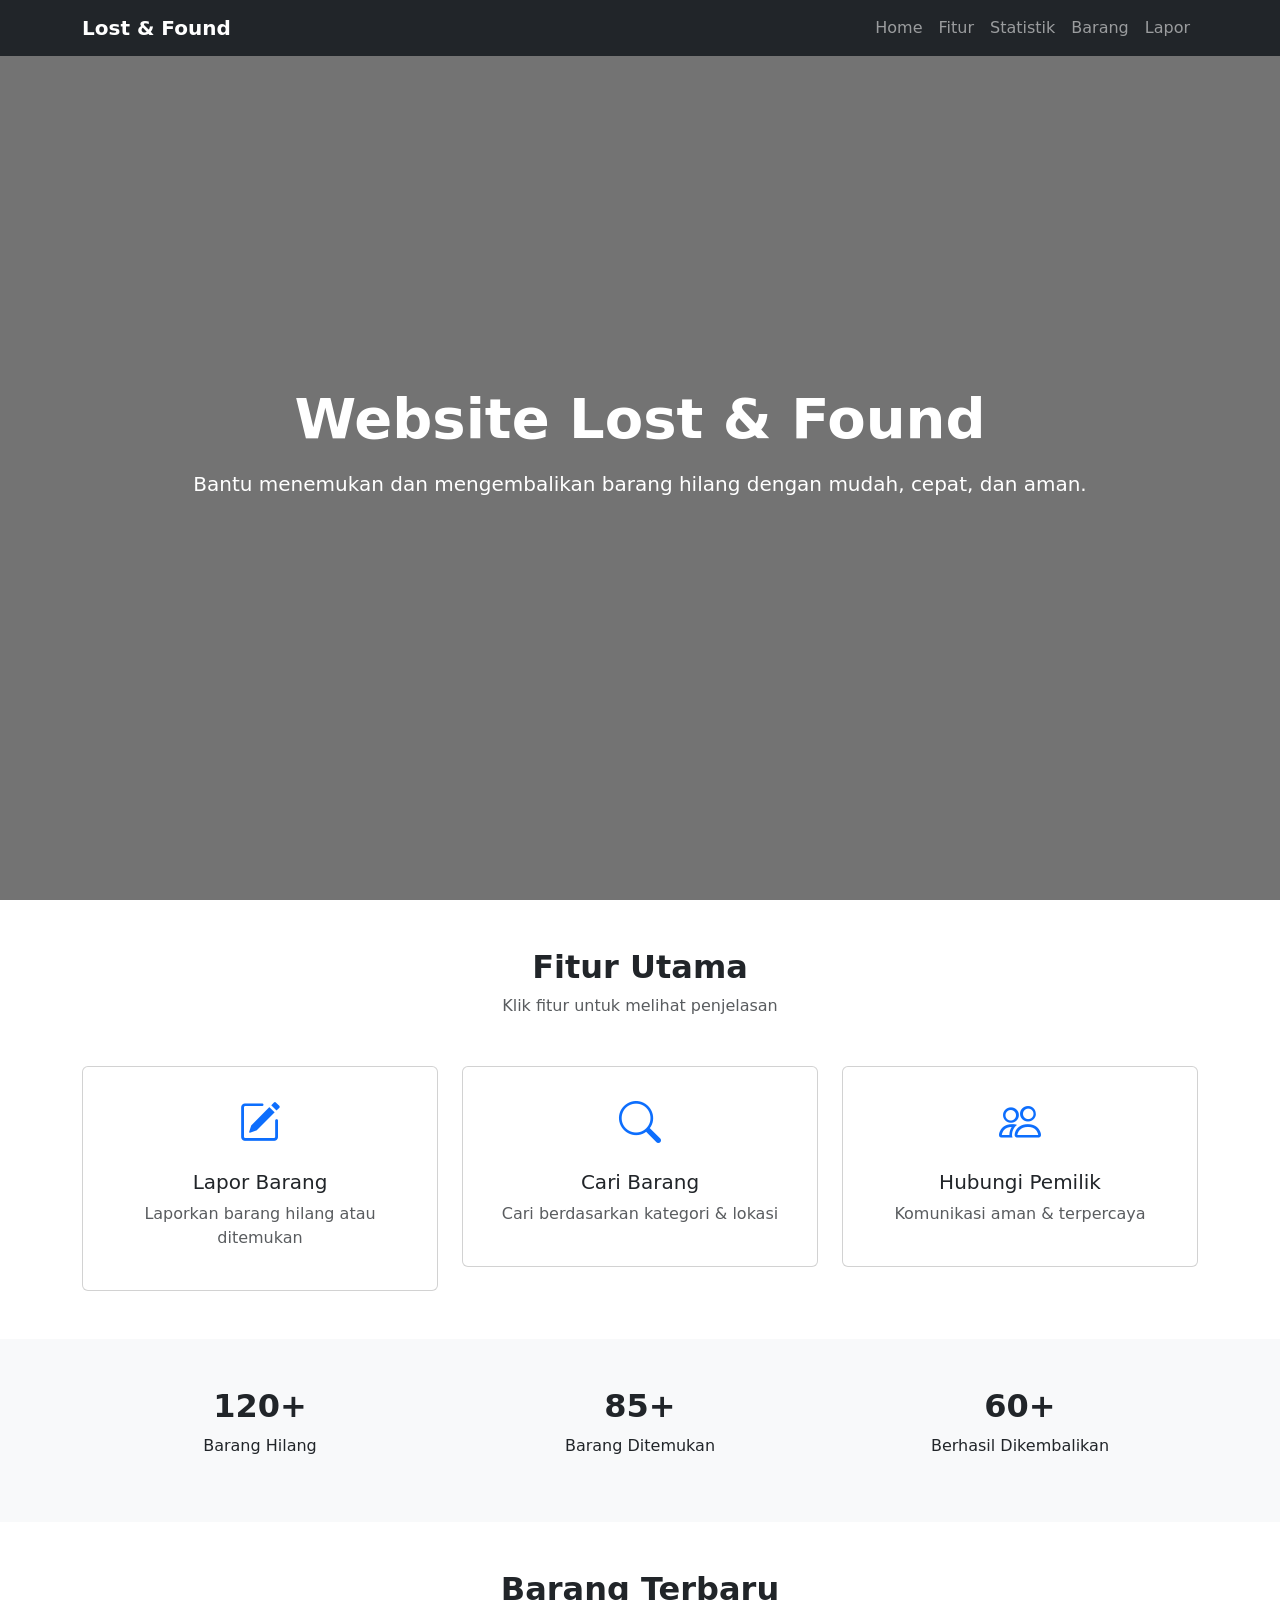
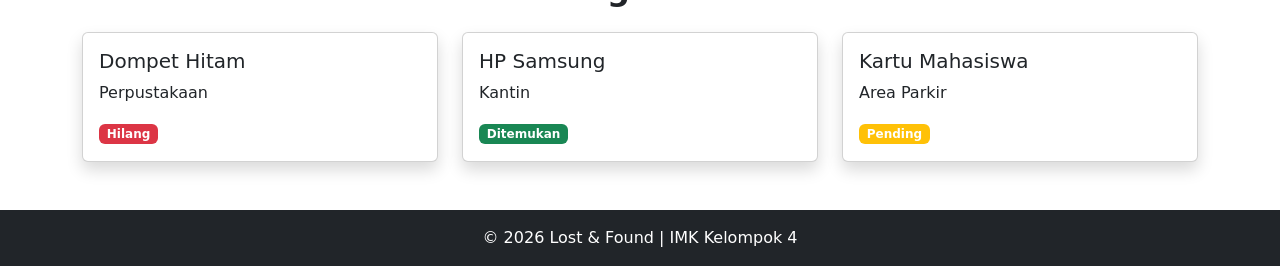
==== commit 4b82e6a9: "tambah" ====
--- a/index.html
+++ b/index.html
@@ -1,960 +1,200 @@
 <!DOCTYPE html>
-<html lang="en">
-
+<html lang="id">
 <head>
-  <meta charset="utf-8">
-  <meta content="width=device-width, initial-scale=1.0" name="viewport">
-  <title>Index - QuickStart Bootstrap Template</title>
-  <meta name="description" content="">
-  <meta name="keywords" content="">
-
-  <!-- Favicons -->
-  <link href="assets/img/favicon.png" rel="icon">
-  <link href="assets/img/apple-touch-icon.png" rel="apple-touch-icon">
-
-  <!-- Fonts -->
-  <link href="https://fonts.googleapis.com" rel="preconnect">
-  <link href="https://fonts.gstatic.com" rel="preconnect" crossorigin>
-  <link href="https://fonts.googleapis.com/css2?family=Roboto:ital,wght@0,100;0,300;0,400;0,500;0,700;0,900;1,100;1,300;1,400;1,500;1,700;1,900&family=Inter:wght@100;200;300;400;500;600;700;800;900&family=Nunito:ital,wght@0,200;0,300;0,400;0,500;0,600;0,700;0,800;0,900;1,200;1,300;1,400;1,500;1,600;1,700;1,800;1,900&display=swap" rel="stylesheet">
-
-  <!-- Vendor CSS Files -->
-  <link href="assets/vendor/bootstrap/css/bootstrap.min.css" rel="stylesheet">
-  <link href="assets/vendor/bootstrap-icons/bootstrap-icons.css" rel="stylesheet">
-  <link href="assets/vendor/aos/aos.css" rel="stylesheet">
-  <link href="assets/vendor/glightbox/css/glightbox.min.css" rel="stylesheet">
-  <link href="assets/vendor/swiper/swiper-bundle.min.css" rel="stylesheet">
-
-  <!-- Main CSS File -->
-  <link href="assets/css/main.css" rel="stylesheet">
-
-  <!-- =======================================================
-  * Template Name: QuickStart
-  * Template URL: https://bootstrapmade.com/quickstart-bootstrap-startup-website-template/
-  * Updated: Aug 07 2024 with Bootstrap v5.3.3
-  * Author: BootstrapMade.com
-  * License: https://bootstrapmade.com/license/
-  ======================================================== -->
+  <meta charset="UTF-8">
+  <meta name="viewport" content="width=device-width, initial-scale=1.0">
+  <title>Lost & Found</title>
+
+  <!-- Bootstrap CSS -->
+  <link href="https://cdn.jsdelivr.net/npm/bootstrap@5.3.3/dist/css/bootstrap.min.css" rel="stylesheet">
+  <link href="https://cdn.jsdelivr.net/npm/bootstrap-icons/font/bootstrap-icons.css" rel="stylesheet">
+
+  <style>
+    body { scroll-behavior: smooth; }
+
+    /* HERO */
+    .hero {
+      background: linear-gradient(rgba(0,0,0,.55), rgba(0,0,0,.55)), url('assets/img/hero.jpg');
+      background-size: cover;
+      background-position: center;
+      min-height: 100vh;
+      display: flex;
+      align-items: center;
+      color: #fff;
+      text-align: center;
+    }
+
+    /* FEATURE CARD */
+    .feature-card {
+      transition: all .3s ease;
+      cursor: pointer;
+    }
+    .feature-card:hover {
+      transform: translateY(-8px);
+      box-shadow: 0 15px 30px rgba(0,0,0,.15);
+    }
+    .feature-card i {
+      font-size: 42px;
+      color: #0d6efd;
+    }
+  </style>
 </head>
-
-<body class="index-page">
-
-  <header id="header" class="header d-flex align-items-center fixed-top">
-    <div class="container-fluid container-xl position-relative d-flex align-items-center">
-
-      <a href="index.html" class="logo d-flex align-items-center me-auto">
-        <img src="assets/img/logo.png" alt="">
-        <h1 class="sitename">QuickStart</h1>
-      </a>
-
-      <nav id="navmenu" class="navmenu">
-        <ul>
-          <li><a href="index.html#hero" class="active">Home</a></li>
-          <li><a href="index.html#about">About</a></li>
-          <li><a href="index.html#features">Features</a></li>
-          <li><a href="index.html#services">Services</a></li>
-          <li><a href="index.html#pricing">Pricing</a></li>
-          <li class="dropdown"><a href="#"><span>Dropdown</span> <i class="bi bi-chevron-down toggle-dropdown"></i></a>
-            <ul>
-              <li><a href="#">Dropdown 1</a></li>
-              <li class="dropdown"><a href="#"><span>Deep Dropdown</span> <i class="bi bi-chevron-down toggle-dropdown"></i></a>
-                <ul>
-                  <li><a href="#">Deep Dropdown 1</a></li>
-                  <li><a href="#">Deep Dropdown 2</a></li>
-                  <li><a href="#">Deep Dropdown 3</a></li>
-                  <li><a href="#">Deep Dropdown 4</a></li>
-                  <li><a href="#">Deep Dropdown 5</a></li>
-                </ul>
-              </li>
-              <li><a href="#">Dropdown 2</a></li>
-              <li><a href="#">Dropdown 3</a></li>
-              <li><a href="#">Dropdown 4</a></li>
-            </ul>
-          </li>
-          <li><a href="index.html#contact">Contact</a></li>
-        </ul>
-        <i class="mobile-nav-toggle d-xl-none bi bi-list"></i>
-      </nav>
-
-      <a class="btn-getstarted" href="index.html#about">Get Started</a>
-
-    </div>
-  </header>
-
-  <main class="main">
-
-    <!-- Hero Section -->
-    <section id="hero" class="hero section">
-      <div class="hero-bg">
-        <img src="assets/img/hero-bg-light.webp" alt="">
-      </div>
-      <div class="container text-center">
-        <div class="d-flex flex-column justify-content-center align-items-center">
-          <h1 data-aos="fade-up">Welcome to <span>QuickStart</span></h1>
-          <p data-aos="fade-up" data-aos-delay="100">Quickly start your project now and set the stage for success<br></p>
-          <div class="d-flex" data-aos="fade-up" data-aos-delay="200">
-            <a href="#about" class="btn-get-started">Get Started</a>
-            <a href="https://www.youtube.com/watch?v=Y7f98aduVJ8" class="glightbox btn-watch-video d-flex align-items-center"><i class="bi bi-play-circle"></i><span>Watch Video</span></a>
+<body>
+
+<!-- NAVBAR -->
+<nav class="navbar navbar-expand-lg navbar-dark bg-dark fixed-top">
+  <div class="container">
+    <a class="navbar-brand fw-bold" href="#">Lost & Found</a>
+    <button class="navbar-toggler" data-bs-toggle="collapse" data-bs-target="#navmenu">
+      <span class="navbar-toggler-icon"></span>
+    </button>
+    <div class="collapse navbar-collapse" id="navmenu">
+      <ul class="navbar-nav ms-auto">
+        <li class="nav-item"><a class="nav-link" href="#hero">Home</a></li>
+        <li class="nav-item"><a class="nav-link" href="#features">Fitur</a></li>
+        <li class="nav-item"><a class="nav-link" href="#stats">Statistik</a></li>
+        <li class="nav-item"><a class="nav-link" href="#items">Barang</a></li>
+        <li class="nav-item"><a class="nav-link" href="forms/report-lost.html">Lapor</a></li>
+      </ul>
+    </div>
+  </div>
+</nav>
+
+<!-- HERO (TANPA TOMBOL LAPOR) -->
+<section id="hero" class="hero">
+  <div class="container">
+    <h1 class="display-4 fw-bold">Website Lost & Found</h1>
+    <p class="lead mt-3">Bantu menemukan dan mengembalikan barang hilang dengan mudah, cepat, dan aman.</p>
+  </div>
+</section>
+
+<!-- FEATURES (INTERAKTIF) -->
+<section id="features" class="py-5">
+  <div class="container">
+    <div class="text-center mb-5">
+      <h2 class="fw-bold">Fitur Utama</h2>
+      <p class="text-muted">Klik fitur untuk melihat penjelasan</p>
+    </div>
+
+    <div class="row g-4">
+      <div class="col-md-4">
+        <div class="card feature-card p-4 text-center" data-bs-toggle="modal" data-bs-target="#fiturLapor">
+          <i class="bi bi-pencil-square"></i>
+          <h5 class="mt-3">Lapor Barang</h5>
+          <p class="text-muted">Laporkan barang hilang atau ditemukan</p>
+        </div>
+      </div>
+
+      <div class="col-md-4">
+        <div class="card feature-card p-4 text-center" data-bs-toggle="modal" data-bs-target="#fiturCari">
+          <i class="bi bi-search"></i>
+          <h5 class="mt-3">Cari Barang</h5>
+          <p class="text-muted">Cari berdasarkan kategori & lokasi</p>
+        </div>
+      </div>
+
+      <div class="col-md-4">
+        <div class="card feature-card p-4 text-center" data-bs-toggle="modal" data-bs-target="#fiturHubungi">
+          <i class="bi bi-people"></i>
+          <h5 class="mt-3">Hubungi Pemilik</h5>
+          <p class="text-muted">Komunikasi aman & terpercaya</p>
+        </div>
+      </div>
+    </div>
+  </div>
+</section>
+
+<!-- STATS -->
+<section id="stats" class="bg-light py-5">
+  <div class="container">
+    <div class="row text-center">
+      <div class="col-md-4">
+        <h2 class="fw-bold">120+</h2>
+        <p>Barang Hilang</p>
+      </div>
+      <div class="col-md-4">
+        <h2 class="fw-bold">85+</h2>
+        <p>Barang Ditemukan</p>
+      </div>
+      <div class="col-md-4">
+        <h2 class="fw-bold">60+</h2>
+        <p>Berhasil Dikembalikan</p>
+      </div>
+    </div>
+  </div>
+</section>
+
+<!-- ITEMS -->
+<section id="items" class="py-5">
+  <div class="container">
+    <div class="text-center mb-4">
+      <h2 class="fw-bold">Barang Terbaru</h2>
+    </div>
+    <div class="row g-4">
+      <div class="col-md-4">
+        <div class="card shadow">
+          <div class="card-body">
+            <h5>Dompet Hitam</h5>
+            <p>Perpustakaan</p>
+            <span class="badge bg-danger">Hilang</span>
           </div>
-          <img src="assets/img/hero-services-img.webp" class="img-fluid hero-img" alt="" data-aos="zoom-out" data-aos-delay="300">
-        </div>
-      </div>
-
-    </section><!-- /Hero Section -->
-
-    <!-- Featured Services Section -->
-    <section id="featured-services" class="featured-services section light-background">
-
-      <div class="container">
-
-        <div class="row gy-4">
-
-          <div class="col-xl-4 col-lg-6" data-aos="fade-up" data-aos-delay="100">
-            <div class="service-item d-flex">
-              <div class="icon flex-shrink-0"><i class="bi bi-briefcase"></i></div>
-              <div>
-                <h4 class="title"><a href="#" class="stretched-link">Lorem Ipsum</a></h4>
-                <p class="description">Voluptatum deleniti atque corrupti quos dolores et quas molestias excepturi</p>
-              </div>
-            </div>
+        </div>
+      </div>
+      <div class="col-md-4">
+        <div class="card shadow">
+          <div class="card-body">
+            <h5>HP Samsung</h5>
+            <p>Kantin</p>
+            <span class="badge bg-success">Ditemukan</span>
           </div>
-          <!-- End Service Item -->
-
-          <div class="col-xl-4 col-lg-6" data-aos="fade-up" data-aos-delay="200">
-            <div class="service-item d-flex">
-              <div class="icon flex-shrink-0"><i class="bi bi-card-checklist"></i></div>
-              <div>
-                <h4 class="title"><a href="#" class="stretched-link">Dolor Sitema</a></h4>
-                <p class="description">Minim veniam, quis nostrud exercitation ullamco laboris nisi ut aliquip exa</p>
-              </div>
-            </div>
-          </div><!-- End Service Item -->
-
-          <div class="col-xl-4 col-lg-6" data-aos="fade-up" data-aos-delay="300">
-            <div class="service-item d-flex">
-              <div class="icon flex-shrink-0"><i class="bi bi-bar-chart"></i></div>
-              <div>
-                <h4 class="title"><a href="#" class="stretched-link">Sed ut perspiciatis</a></h4>
-                <p class="description">Duis aute irure dolor in reprehenderit in voluptate velit esse cillum</p>
-              </div>
-            </div>
-          </div><!-- End Service Item -->
-
-        </div>
-
-      </div>
-
-    </section><!-- /Featured Services Section -->
-
-    <!-- About Section -->
-    <section id="about" class="about section">
-
-      <div class="container">
-
-        <div class="row gy-4">
-
-          <div class="col-lg-6 content" data-aos="fade-up" data-aos-delay="100">
-            <p class="who-we-are">Who We Are</p>
-            <h3>Unleashing Potential with Creative Strategy</h3>
-            <p class="fst-italic">
-              Lorem ipsum dolor sit amet, consectetur adipiscing elit, sed do eiusmod tempor incididunt ut labore et dolore
-              magna aliqua.
-            </p>
-            <ul>
-              <li><i class="bi bi-check-circle"></i> <span>Ullamco laboris nisi ut aliquip ex ea commodo consequat.</span></li>
-              <li><i class="bi bi-check-circle"></i> <span>Duis aute irure dolor in reprehenderit in voluptate velit.</span></li>
-              <li><i class="bi bi-check-circle"></i> <span>Ullamco laboris nisi ut aliquip ex ea commodo consequat. Duis aute irure dolor in reprehenderit in voluptate trideta storacalaperda mastiro dolore eu fugiat nulla pariatur.</span></li>
-            </ul>
-            <a href="#" class="read-more"><span>Read More</span><i class="bi bi-arrow-right"></i></a>
+        </div>
+      </div>
+      <div class="col-md-4">
+        <div class="card shadow">
+          <div class="card-body">
+            <h5>Kartu Mahasiswa</h5>
+            <p>Area Parkir</p>
+            <span class="badge bg-warning">Pending</span>
           </div>
-
-          <div class="col-lg-6 about-images" data-aos="fade-up" data-aos-delay="200">
-            <div class="row gy-4">
-              <div class="col-lg-6">
-                <img src="assets/img/about-company-1.jpg" class="img-fluid" alt="">
-              </div>
-              <div class="col-lg-6">
-                <div class="row gy-4">
-                  <div class="col-lg-12">
-                    <img src="assets/img/about-company-2.jpg" class="img-fluid" alt="">
-                  </div>
-                  <div class="col-lg-12">
-                    <img src="assets/img/about-company-3.jpg" class="img-fluid" alt="">
-                  </div>
-                </div>
-              </div>
-            </div>
-
-          </div>
-
-        </div>
-
-      </div>
-    </section><!-- /About Section -->
-
-    <!-- Clients Section -->
-    <section id="clients" class="clients section">
-
-      <div class="container" data-aos="fade-up">
-
-        <div class="row gy-4">
-
-          <div class="col-xl-2 col-md-3 col-6 client-logo">
-            <img src="assets/img/clients/client-1.png" class="img-fluid" alt="">
-          </div><!-- End Client Item -->
-
-          <div class="col-xl-2 col-md-3 col-6 client-logo">
-            <img src="assets/img/clients/client-2.png" class="img-fluid" alt="">
-          </div><!-- End Client Item -->
-
-          <div class="col-xl-2 col-md-3 col-6 client-logo">
-            <img src="assets/img/clients/client-3.png" class="img-fluid" alt="">
-          </div><!-- End Client Item -->
-
-          <div class="col-xl-2 col-md-3 col-6 client-logo">
-            <img src="assets/img/clients/client-4.png" class="img-fluid" alt="">
-          </div><!-- End Client Item -->
-
-          <div class="col-xl-2 col-md-3 col-6 client-logo">
-            <img src="assets/img/clients/client-5.png" class="img-fluid" alt="">
-          </div><!-- End Client Item -->
-
-          <div class="col-xl-2 col-md-3 col-6 client-logo">
-            <img src="assets/img/clients/client-6.png" class="img-fluid" alt="">
-          </div><!-- End Client Item -->
-
-        </div>
-
-      </div>
-
-    </section><!-- /Clients Section -->
-
-    <!-- Features Section -->
-    <section id="features" class="features section">
-
-      <!-- Section Title -->
-      <div class="container section-title" data-aos="fade-up">
-        <h2>Features</h2>
-        <p>Necessitatibus eius consequatur ex aliquid fuga eum quidem sint consectetur velit</p>
-      </div><!-- End Section Title -->
-
-      <div class="container">
-        <div class="row justify-content-between">
-
-          <div class="col-lg-5 d-flex align-items-center">
-
-            <ul class="nav nav-tabs" data-aos="fade-up" data-aos-delay="100">
-              <li class="nav-item">
-                <a class="nav-link active show" data-bs-toggle="tab" data-bs-target="#features-tab-1">
-                  <i class="bi bi-binoculars"></i>
-                  <div>
-                    <h4 class="d-none d-lg-block">Modi sit est dela pireda nest</h4>
-                    <p>
-                      Ullamco laboris nisi ut aliquip ex ea commodo consequat. Duis aute irure dolor in reprehenderit in voluptate
-                      velit esse cillum dolore eu fugiat nulla pariatur
-                    </p>
-                  </div>
-                </a>
-              </li>
-              <li class="nav-item">
-                <a class="nav-link" data-bs-toggle="tab" data-bs-target="#features-tab-2">
-                  <i class="bi bi-box-seam"></i>
-                  <div>
-                    <h4 class="d-none d-lg-block">Unde praesenti mara setra le</h4>
-                    <p>
-                      Recusandae atque nihil. Delectus vitae non similique magnam molestiae sapiente similique
-                      tenetur aut voluptates sed voluptas ipsum voluptas
-                    </p>
-                  </div>
-                </a>
-              </li>
-              <li class="nav-item">
-                <a class="nav-link" data-bs-toggle="tab" data-bs-target="#features-tab-3">
-                  <i class="bi bi-brightness-high"></i>
-                  <div>
-                    <h4 class="d-none d-lg-block">Pariatur explica nitro dela</h4>
-                    <p>
-                      Excepteur sint occaecat cupidatat non proident, sunt in culpa qui officia deserunt mollit anim id est laborum
-                      Debitis nulla est maxime voluptas dolor aut
-                    </p>
-                  </div>
-                </a>
-              </li>
-            </ul><!-- End Tab Nav -->
-
-          </div>
-
-          <div class="col-lg-6">
-
-            <div class="tab-content" data-aos="fade-up" data-aos-delay="200">
-
-              <div class="tab-pane fade active show" id="features-tab-1">
-                <img src="assets/img/tabs-1.jpg" alt="" class="img-fluid">
-              </div><!-- End Tab Content Item -->
-
-              <div class="tab-pane fade" id="features-tab-2">
-                <img src="assets/img/tabs-2.jpg" alt="" class="img-fluid">
-              </div><!-- End Tab Content Item -->
-
-              <div class="tab-pane fade" id="features-tab-3">
-                <img src="assets/img/tabs-3.jpg" alt="" class="img-fluid">
-              </div><!-- End Tab Content Item -->
-            </div>
-
-          </div>
-
-        </div>
-
-      </div>
-
-    </section><!-- /Features Section -->
-
-    <!-- Features Details Section -->
-    <section id="features-details" class="features-details section">
-
-      <div class="container">
-
-        <div class="row gy-4 justify-content-between features-item">
-
-          <div class="col-lg-6" data-aos="fade-up" data-aos-delay="100">
-            <img src="assets/img/features-1.jpg" class="img-fluid" alt="">
-          </div>
-
-          <div class="col-lg-5 d-flex align-items-center" data-aos="fade-up" data-aos-delay="200">
-            <div class="content">
-              <h3>Corporis temporibus maiores provident</h3>
-              <p>
-                Ullamco laboris nisi ut aliquip ex ea commodo consequat. Duis aute irure dolor in reprehenderit in voluptate
-                velit esse cillum dolore eu fugiat nulla pariatur. Excepteur sint occaecat cupidatat non proident.
-              </p>
-              <a href="#" class="btn more-btn">Learn More</a>
-            </div>
-          </div>
-
-        </div><!-- Features Item -->
-
-        <div class="row gy-4 justify-content-between features-item">
-
-          <div class="col-lg-5 d-flex align-items-center order-2 order-lg-1" data-aos="fade-up" data-aos-delay="100">
-
-            <div class="content">
-              <h3>Neque ipsum omnis sapiente quod quia dicta</h3>
-              <p>
-                Quidem qui dolore incidunt aut. In assumenda harum id iusto lorena plasico mares
-              </p>
-              <ul>
-                <li><i class="bi bi-easel flex-shrink-0"></i> Et corporis ea eveniet ducimus.</li>
-                <li><i class="bi bi-patch-check flex-shrink-0"></i> Exercitationem dolorem sapiente.</li>
-                <li><i class="bi bi-brightness-high flex-shrink-0"></i> Veniam quia modi magnam.</li>
-              </ul>
-              <p></p>
-              <a href="#" class="btn more-btn">Learn More</a>
-            </div>
-
-          </div>
-
-          <div class="col-lg-6 order-1 order-lg-2" data-aos="fade-up" data-aos-delay="200">
-            <img src="assets/img/features-2.jpg" class="img-fluid" alt="">
-          </div>
-
-        </div><!-- Features Item -->
-
-      </div>
-
-    </section><!-- /Features Details Section -->
-
-    <!-- Services Section -->
-    <section id="services" class="services section light-background">
-
-      <!-- Section Title -->
-      <div class="container section-title" data-aos="fade-up">
-        <h2>Services</h2>
-        <p>Necessitatibus eius consequatur ex aliquid fuga eum quidem sint consectetur velit</p>
-      </div><!-- End Section Title -->
-
-      <div class="container">
-
-        <div class="row g-5">
-
-          <div class="col-lg-6" data-aos="fade-up" data-aos-delay="100">
-            <div class="service-item item-cyan position-relative">
-              <i class="bi bi-activity icon"></i>
-              <div>
-                <h3>Nesciunt Mete</h3>
-                <p>Provident nihil minus qui consequatur non omnis maiores. Eos accusantium minus dolores iure perferendis tempore et consequatur.</p>
-                <a href="#" class="read-more stretched-link">Learn More <i class="bi bi-arrow-right"></i></a>
-              </div>
-            </div>
-          </div><!-- End Service Item -->
-
-          <div class="col-lg-6" data-aos="fade-up" data-aos-delay="200">
-            <div class="service-item item-orange position-relative">
-              <i class="bi bi-broadcast icon"></i>
-              <div>
-                <h3>Eosle Commodi</h3>
-                <p>Ut autem aut autem non a. Sint sint sit facilis nam iusto sint. Libero corrupti neque eum hic non ut nesciunt dolorem.</p>
-                <a href="#" class="read-more stretched-link">Learn More <i class="bi bi-arrow-right"></i></a>
-              </div>
-            </div>
-          </div><!-- End Service Item -->
-
-          <div class="col-lg-6" data-aos="fade-up" data-aos-delay="300">
-            <div class="service-item item-teal position-relative">
-              <i class="bi bi-easel icon"></i>
-              <div>
-                <h3>Ledo Markt</h3>
-                <p>Ut excepturi voluptatem nisi sed. Quidem fuga consequatur. Minus ea aut. Vel qui id voluptas adipisci eos earum corrupti.</p>
-                <a href="#" class="read-more stretched-link">Learn More <i class="bi bi-arrow-right"></i></a>
-              </div>
-            </div>
-          </div><!-- End Service Item -->
-
-          <div class="col-lg-6" data-aos="fade-up" data-aos-delay="400">
-            <div class="service-item item-red position-relative">
-              <i class="bi bi-bounding-box-circles icon"></i>
-              <div>
-                <h3>Asperiores Commodi</h3>
-                <p>Non et temporibus minus omnis sed dolor esse consequatur. Cupiditate sed error ea fuga sit provident adipisci neque.</p>
-                <a href="#" class="read-more stretched-link">Learn More <i class="bi bi-arrow-right"></i></a>
-              </div>
-            </div>
-          </div><!-- End Service Item -->
-
-          <div class="col-lg-6" data-aos="fade-up" data-aos-delay="500">
-            <div class="service-item item-indigo position-relative">
-              <i class="bi bi-calendar4-week icon"></i>
-              <div>
-                <h3>Velit Doloremque.</h3>
-                <p>Cumque et suscipit saepe. Est maiores autem enim facilis ut aut ipsam corporis aut. Sed animi at autem alias eius labore.</p>
-                <a href="#" class="read-more stretched-link">Learn More <i class="bi bi-arrow-right"></i></a>
-              </div>
-            </div>
-          </div><!-- End Service Item -->
-
-          <div class="col-lg-6" data-aos="fade-up" data-aos-delay="600">
-            <div class="service-item item-pink position-relative">
-              <i class="bi bi-chat-square-text icon"></i>
-              <div>
-                <h3>Dolori Architecto</h3>
-                <p>Hic molestias ea quibusdam eos. Fugiat enim doloremque aut neque non et debitis iure. Corrupti recusandae ducimus enim.</p>
-                <a href="#" class="read-more stretched-link">Learn More <i class="bi bi-arrow-right"></i></a>
-              </div>
-            </div>
-          </div><!-- End Service Item -->
-
-        </div>
-
-      </div>
-
-    </section><!-- /Services Section -->
-
-    <!-- More Features Section -->
-    <section id="more-features" class="more-features section">
-
-      <div class="container">
-
-        <div class="row justify-content-around gy-4">
-
-          <div class="col-lg-6 d-flex flex-column justify-content-center order-2 order-lg-1" data-aos="fade-up" data-aos-delay="100">
-            <h3>Enim quis est voluptatibus aliquid consequatur</h3>
-            <p>Esse voluptas cumque vel exercitationem. Reiciendis est hic accusamus. Non ipsam et sed minima temporibus laudantium. Soluta voluptate sed facere corporis dolores excepturi</p>
-
-            <div class="row">
-
-              <div class="col-lg-6 icon-box d-flex">
-                <i class="bi bi-easel flex-shrink-0"></i>
-                <div>
-                  <h4>Lorem Ipsum</h4>
-                  <p>Voluptatum deleniti atque corrupti quos dolores et quas molestias </p>
-                </div>
-              </div><!-- End Icon Box -->
-
-              <div class="col-lg-6 icon-box d-flex">
-                <i class="bi bi-patch-check flex-shrink-0"></i>
-                <div>
-                  <h4>Nemo Enim</h4>
-                  <p>At vero eos et accusamus et iusto odio dignissimos ducimus qui blanditiise</p>
-                </div>
-              </div><!-- End Icon Box -->
-
-              <div class="col-lg-6 icon-box d-flex">
-                <i class="bi bi-brightness-high flex-shrink-0"></i>
-                <div>
-                  <h4>Dine Pad</h4>
-                  <p>Explicabo est voluptatum asperiores consequatur magnam. Et veritatis odit</p>
-                </div>
-              </div><!-- End Icon Box -->
-
-              <div class="col-lg-6 icon-box d-flex">
-                <i class="bi bi-brightness-high flex-shrink-0"></i>
-                <div>
-                  <h4>Tride clov</h4>
-                  <p>Est voluptatem labore deleniti quis a delectus et. Saepe dolorem libero sit</p>
-                </div>
-              </div><!-- End Icon Box -->
-
-            </div>
-
-          </div>
-
-          <div class="features-image col-lg-5 order-1 order-lg-2" data-aos="fade-up" data-aos-delay="200">
-            <img src="assets/img/features-3.jpg" alt="">
-          </div>
-
-        </div>
-
-      </div>
-
-    </section><!-- /More Features Section -->
-
-    <!-- Pricing Section -->
-    <section id="pricing" class="pricing section">
-
-      <!-- Section Title -->
-      <div class="container section-title" data-aos="fade-up">
-        <h2>Pricing</h2>
-        <p>Necessitatibus eius consequatur ex aliquid fuga eum quidem sint consectetur velit</p>
-      </div><!-- End Section Title -->
-
-      <div class="container">
-
-        <div class="row gy-4">
-
-          <div class="col-lg-4" data-aos="zoom-in" data-aos-delay="100">
-            <div class="pricing-item">
-              <h3>Free Plan</h3>
-              <p class="description">Ullam mollitia quasi nobis soluta in voluptatum et sint palora dex strater</p>
-              <h4><sup>$</sup>0<span> / month</span></h4>
-              <a href="#" class="cta-btn">Start a free trial</a>
-              <p class="text-center small">No credit card required</p>
-              <ul>
-                <li><i class="bi bi-check"></i> <span>Quam adipiscing vitae proin</span></li>
-                <li><i class="bi bi-check"></i> <span>Nec feugiat nisl pretium</span></li>
-                <li><i class="bi bi-check"></i> <span>Nulla at volutpat diam uteera</span></li>
-                <li class="na"><i class="bi bi-x"></i> <span>Pharetra massa massa ultricies</span></li>
-                <li class="na"><i class="bi bi-x"></i> <span>Massa ultricies mi quis hendrerit</span></li>
-                <li class="na"><i class="bi bi-x"></i> <span>Voluptate id voluptas qui sed aperiam rerum</span></li>
-                <li class="na"><i class="bi bi-x"></i> <span>Iure nihil dolores recusandae odit voluptatibus</span></li>
-              </ul>
-            </div>
-          </div><!-- End Pricing Item -->
-
-          <div class="col-lg-4" data-aos="zoom-in" data-aos-delay="200">
-            <div class="pricing-item featured">
-              <p class="popular">Popular</p>
-              <h3>Business Plan</h3>
-              <p class="description">Ullam mollitia quasi nobis soluta in voluptatum et sint palora dex strater</p>
-              <h4><sup>$</sup>29<span> / month</span></h4>
-              <a href="#" class="cta-btn">Start a free trial</a>
-              <p class="text-center small">No credit card required</p>
-              <ul>
-                <li><i class="bi bi-check"></i> <span>Quam adipiscing vitae proin</span></li>
-                <li><i class="bi bi-check"></i> <span>Nec feugiat nisl pretium</span></li>
-                <li><i class="bi bi-check"></i> <span>Nulla at volutpat diam uteera</span></li>
-                <li><i class="bi bi-check"></i> <span>Pharetra massa massa ultricies</span></li>
-                <li><i class="bi bi-check"></i> <span>Massa ultricies mi quis hendrerit</span></li>
-                <li><i class="bi bi-check"></i> <span>Voluptate id voluptas qui sed aperiam rerum</span></li>
-                <li class="na"><i class="bi bi-x"></i> <span>Iure nihil dolores recusandae odit voluptatibus</span></li>
-              </ul>
-            </div>
-          </div><!-- End Pricing Item -->
-
-          <div class="col-lg-4" data-aos="zoom-in" data-aos-delay="300">
-            <div class="pricing-item">
-              <h3>Developer Plan</h3>
-              <p class="description">Ullam mollitia quasi nobis soluta in voluptatum et sint palora dex strater</p>
-              <h4><sup>$</sup>49<span> / month</span></h4>
-              <a href="#" class="cta-btn">Start a free trial</a>
-              <p class="text-center small">No credit card required</p>
-              <ul>
-                <li><i class="bi bi-check"></i> <span>Quam adipiscing vitae proin</span></li>
-                <li><i class="bi bi-check"></i> <span>Nec feugiat nisl pretium</span></li>
-                <li><i class="bi bi-check"></i> <span>Nulla at volutpat diam uteera</span></li>
-                <li><i class="bi bi-check"></i> <span>Pharetra massa massa ultricies</span></li>
-                <li><i class="bi bi-check"></i> <span>Massa ultricies mi quis hendrerit</span></li>
-                <li><i class="bi bi-check"></i> <span>Voluptate id voluptas qui sed aperiam rerum</span></li>
-                <li><i class="bi bi-check"></i> <span>Iure nihil dolores recusandae odit voluptatibus</span></li>
-              </ul>
-            </div>
-          </div><!-- End Pricing Item -->
-
-        </div>
-
-      </div>
-
-    </section><!-- /Pricing Section -->
-
-    <!-- Faq Section -->
-    <section id="faq" class="faq section">
-
-      <!-- Section Title -->
-      <div class="container section-title" data-aos="fade-up">
-        <h2>Frequently Asked Questions</h2>
-      </div><!-- End Section Title -->
-
-      <div class="container">
-
-        <div class="row justify-content-center">
-
-          <div class="col-lg-10" data-aos="fade-up" data-aos-delay="100">
-
-            <div class="faq-container">
-
-              <div class="faq-item faq-active">
-                <h3>Non consectetur a erat nam at lectus urna duis?</h3>
-                <div class="faq-content">
-                  <p>Feugiat pretium nibh ipsum consequat. Tempus iaculis urna id volutpat lacus laoreet non curabitur gravida. Venenatis lectus magna fringilla urna porttitor rhoncus dolor purus non.</p>
-                </div>
-                <i class="faq-toggle bi bi-chevron-right"></i>
-              </div><!-- End Faq item-->
-
-              <div class="faq-item">
-                <h3>Feugiat scelerisque varius morbi enim nunc faucibus?</h3>
-                <div class="faq-content">
-                  <p>Dolor sit amet consectetur adipiscing elit pellentesque habitant morbi. Id interdum velit laoreet id donec ultrices. Fringilla phasellus faucibus scelerisque eleifend donec pretium. Est pellentesque elit ullamcorper dignissim. Mauris ultrices eros in cursus turpis massa tincidunt dui.</p>
-                </div>
-                <i class="faq-toggle bi bi-chevron-right"></i>
-              </div><!-- End Faq item-->
-
-              <div class="faq-item">
-                <h3>Dolor sit amet consectetur adipiscing elit pellentesque?</h3>
-                <div class="faq-content">
-                  <p>Eleifend mi in nulla posuere sollicitudin aliquam ultrices sagittis orci. Faucibus pulvinar elementum integer enim. Sem nulla pharetra diam sit amet nisl suscipit. Rutrum tellus pellentesque eu tincidunt. Lectus urna duis convallis convallis tellus. Urna molestie at elementum eu facilisis sed odio morbi quis</p>
-                </div>
-                <i class="faq-toggle bi bi-chevron-right"></i>
-              </div><!-- End Faq item-->
-
-              <div class="faq-item">
-                <h3>Ac odio tempor orci dapibus. Aliquam eleifend mi in nulla?</h3>
-                <div class="faq-content">
-                  <p>Dolor sit amet consectetur adipiscing elit pellentesque habitant morbi. Id interdum velit laoreet id donec ultrices. Fringilla phasellus faucibus scelerisque eleifend donec pretium. Est pellentesque elit ullamcorper dignissim. Mauris ultrices eros in cursus turpis massa tincidunt dui.</p>
-                </div>
-                <i class="faq-toggle bi bi-chevron-right"></i>
-              </div><!-- End Faq item-->
-
-              <div class="faq-item">
-                <h3>Tempus quam pellentesque nec nam aliquam sem et tortor?</h3>
-                <div class="faq-content">
-                  <p>Molestie a iaculis at erat pellentesque adipiscing commodo. Dignissim suspendisse in est ante in. Nunc vel risus commodo viverra maecenas accumsan. Sit amet nisl suscipit adipiscing bibendum est. Purus gravida quis blandit turpis cursus in</p>
-                </div>
-                <i class="faq-toggle bi bi-chevron-right"></i>
-              </div><!-- End Faq item-->
-
-              <div class="faq-item">
-                <h3>Perspiciatis quod quo quos nulla quo illum ullam?</h3>
-                <div class="faq-content">
-                  <p>Enim ea facilis quaerat voluptas quidem et dolorem. Quis et consequatur non sed in suscipit sequi. Distinctio ipsam dolore et.</p>
-                </div>
-                <i class="faq-toggle bi bi-chevron-right"></i>
-              </div><!-- End Faq item-->
-
-            </div>
-
-          </div><!-- End Faq Column-->
-
-        </div>
-
-      </div>
-
-    </section><!-- /Faq Section -->
-
-    <!-- Testimonials Section -->
-    <section id="testimonials" class="testimonials section light-background">
-
-      <!-- Section Title -->
-      <div class="container section-title" data-aos="fade-up">
-        <h2>Testimonials</h2>
-        <p>Necessitatibus eius consequatur ex aliquid fuga eum quidem sint consectetur velit</p>
-      </div><!-- End Section Title -->
-
-      <div class="container" data-aos="fade-up" data-aos-delay="100">
-
-        <div class="swiper init-swiper">
-          <script type="application/json" class="swiper-config">
-            {
-              "loop": true,
-              "speed": 600,
-              "autoplay": {
-                "delay": 5000
-              },
-              "slidesPerView": "auto",
-              "pagination": {
-                "el": ".swiper-pagination",
-                "type": "bullets",
-                "clickable": true
-              },
-              "breakpoints": {
-                "320": {
-                  "slidesPerView": 1,
-                  "spaceBetween": 40
-                },
-                "1200": {
-                  "slidesPerView": 3,
-                  "spaceBetween": 1
-                }
-              }
-            }
-          </script>
-          <div class="swiper-wrapper">
-
-            <div class="swiper-slide">
-              <div class="testimonial-item">
-                <div class="stars">
-                  <i class="bi bi-star-fill"></i><i class="bi bi-star-fill"></i><i class="bi bi-star-fill"></i><i class="bi bi-star-fill"></i><i class="bi bi-star-fill"></i>
-                </div>
-                <p>
-                  Proin iaculis purus consequat sem cure digni ssim donec porttitora entum suscipit rhoncus. Accusantium quam, ultricies eget id, aliquam eget nibh et. Maecen aliquam, risus at semper.
-                </p>
-                <div class="profile mt-auto">
-                  <img src="assets/img/testimonials/testimonials-1.jpg" class="testimonial-img" alt="">
-                  <h3>Saul Goodman</h3>
-                  <h4>Ceo &amp; Founder</h4>
-                </div>
-              </div>
-            </div><!-- End testimonial item -->
-
-            <div class="swiper-slide">
-              <div class="testimonial-item">
-                <div class="stars">
-                  <i class="bi bi-star-fill"></i><i class="bi bi-star-fill"></i><i class="bi bi-star-fill"></i><i class="bi bi-star-fill"></i><i class="bi bi-star-fill"></i>
-                </div>
-                <p>
-                  Export tempor illum tamen malis malis eram quae irure esse labore quem cillum quid cillum eram malis quorum velit fore eram velit sunt aliqua noster fugiat irure amet legam anim culpa.
-                </p>
-                <div class="profile mt-auto">
-                  <img src="assets/img/testimonials/testimonials-2.jpg" class="testimonial-img" alt="">
-                  <h3>Sara Wilsson</h3>
-                  <h4>Designer</h4>
-                </div>
-              </div>
-            </div><!-- End testimonial item -->
-
-            <div class="swiper-slide">
-              <div class="testimonial-item">
-                <div class="stars">
-                  <i class="bi bi-star-fill"></i><i class="bi bi-star-fill"></i><i class="bi bi-star-fill"></i><i class="bi bi-star-fill"></i><i class="bi bi-star-fill"></i>
-                </div>
-                <p>
-                  Enim nisi quem export duis labore cillum quae magna enim sint quorum nulla quem veniam duis minim tempor labore quem eram duis noster aute amet eram fore quis sint minim.
-                </p>
-                <div class="profile mt-auto">
-                  <img src="assets/img/testimonials/testimonials-3.jpg" class="testimonial-img" alt="">
-                  <h3>Jena Karlis</h3>
-                  <h4>Store Owner</h4>
-                </div>
-              </div>
-            </div><!-- End testimonial item -->
-
-            <div class="swiper-slide">
-              <div class="testimonial-item">
-                <div class="stars">
-                  <i class="bi bi-star-fill"></i><i class="bi bi-star-fill"></i><i class="bi bi-star-fill"></i><i class="bi bi-star-fill"></i><i class="bi bi-star-fill"></i>
-                </div>
-                <p>
-                  Fugiat enim eram quae cillum dolore dolor amet nulla culpa multos export minim fugiat minim velit minim dolor enim duis veniam ipsum anim magna sunt elit fore quem dolore labore illum veniam.
-                </p>
-                <div class="profile mt-auto">
-                  <img src="assets/img/testimonials/testimonials-4.jpg" class="testimonial-img" alt="">
-                  <h3>Matt Brandon</h3>
-                  <h4>Freelancer</h4>
-                </div>
-              </div>
-            </div><!-- End testimonial item -->
-
-            <div class="swiper-slide">
-              <div class="testimonial-item">
-                <div class="stars">
-                  <i class="bi bi-star-fill"></i><i class="bi bi-star-fill"></i><i class="bi bi-star-fill"></i><i class="bi bi-star-fill"></i><i class="bi bi-star-fill"></i>
-                </div>
-                <p>
-                  Quis quorum aliqua sint quem legam fore sunt eram irure aliqua veniam tempor noster veniam enim culpa labore duis sunt culpa nulla illum cillum fugiat legam esse veniam culpa fore nisi cillum quid.
-                </p>
-                <div class="profile mt-auto">
-                  <img src="assets/img/testimonials/testimonials-5.jpg" class="testimonial-img" alt="">
-                  <h3>John Larson</h3>
-                  <h4>Entrepreneur</h4>
-                </div>
-              </div>
-            </div><!-- End testimonial item -->
-
-          </div>
-          <div class="swiper-pagination"></div>
-        </div>
-
-      </div>
-
-    </section><!-- /Testimonials Section -->
-
-    <!-- Contact Section -->
-    <section id="contact" class="contact section">
-
-      <!-- Section Title -->
-      <div class="container section-title" data-aos="fade-up">
-        <h2>Contact</h2>
-        <p>Necessitatibus eius consequatur ex aliquid fuga eum quidem sint consectetur velit</p>
-      </div><!-- End Section Title -->
-
-      <div class="container" data-aos="fade-up" data-aos-delay="100">
-
-        <div class="row gy-4">
-
-          <div class="col-lg-6">
-            <div class="info-item d-flex flex-column justify-content-center align-items-center" data-aos="fade-up" data-aos-delay="200">
-              <i class="bi bi-geo-alt"></i>
-              <h3>Address</h3>
-              <p>A108 Adam Street, New York, NY 535022</p>
-            </div>
-          </div><!-- End Info Item -->
-
-          <div class="col-lg-3 col-md-6">
-            <div class="info-item d-flex flex-column justify-content-center align-items-center" data-aos="fade-up" data-aos-delay="300">
-              <i class="bi bi-telephone"></i>
-              <h3>Call Us</h3>
-              <p>+1 5589 55488 55</p>
-            </div>
-          </div><!-- End Info Item -->
-
-          <div class="col-lg-3 col-md-6">
-            <div class="info-item d-flex flex-column justify-content-center align-items-center" data-aos="fade-up" data-aos-delay="400">
-              <i class="bi bi-envelope"></i>
-              <h3>Email Us</h3>
-              <p>info@example.com</p>
-            </div>
-          </div><!-- End Info Item -->
-
-        </div>
-
-        <div class="row gy-4 mt-1">
-          <div class="col-lg-6" data-aos="fade-up" data-aos-delay="300">
-            <iframe src="https://www.google.com/maps/embed?pb=!1m14!1m8!1m3!1d48389.78314118045!2d-74.006138!3d40.710059!3m2!1i1024!2i768!4f13.1!3m3!1m2!1s0x89c25a22a3bda30d%3A0xb89d1fe6bc499443!2sDowntown%20Conference%20Center!5e0!3m2!1sen!2sus!4v1676961268712!5m2!1sen!2sus" frameborder="0" style="border:0; width: 100%; height: 400px;" allowfullscreen="" loading="lazy" referrerpolicy="no-referrer-when-downgrade"></iframe>
-          </div><!-- End Google Maps -->
-
-          <div class="col-lg-6">
-            <form action="forms/contact.php" method="post" class="php-email-form" data-aos="fade-up" data-aos-delay="400">
-              <div class="row gy-4">
-
-                <div class="col-md-6">
-                  <input type="text" name="name" class="form-control" placeholder="Your Name" required="">
-                </div>
-
-                <div class="col-md-6 ">
-                  <input type="email" class="form-control" name="email" placeholder="Your Email" required="">
-                </div>
-
-                <div class="col-md-12">
-                  <input type="text" class="form-control" name="subject" placeholder="Subject" required="">
-                </div>
-
-                <div class="col-md-12">
-                  <textarea class="form-control" name="message" rows="6" placeholder="Message" required=""></textarea>
-                </div>
-
-                <div class="col-md-12 text-center">
-                  <div class="loading">Loading</div>
-                  <div class="error-message"></div>
-                  <div class="sent-message">Your message has been sent. Thank you!</div>
-
-                  <button type="submit">Send Message</button>
-                </div>
-
-              </div>
-            </form>
-          </div><!-- End Contact Form -->
-
-        </div>
-
-      </div>
-
-    </section><!-- /Contact Section -->
-
-  </main>
-
-  <footer id="footer" class="footer position-relative light-background">
-
-    <div class="container footer-top">
-      <div class="row gy-4">
-        <div class="col-lg-4 col-md-6 footer-about">
-          <a href="index.html" class="logo d-flex align-items-center">
-            <span class="sitename">QuickStart</span>
-          </a>
-          <div class="footer-contact pt-3">
-            <p>A108 Adam Street</p>
-            <p>New York, NY 535022</p>
-            <p class="mt-3"><strong>Phone:</strong> <span>+1 5589 55488 55</span></p>
-            <p><strong>Email:</strong> <span>info@example.com</span></p>
-          </div>
-          <div class="social-links d-flex mt-4">
-            <a href=""><i class="bi bi-twitter-x"></i></a>
-            <a href=""><i class="bi bi-facebook"></i></a>
-            <a href=""><i class="bi bi-instagram"></i></a>
-            <a href=""><i class="bi bi-linkedin"></i></a>
-          </div>
-        </div>
-
-        <div class="col-lg-2 col-md-3 footer-links">
-          <h4>Useful Links</h4>
-          <ul>
-            <li><a href="#">Home</a></li>
-            <li><a href="#">About us</a></li>
-            <li><a href="#">Services</a></li>
-            <li><a href="#">Terms of service</a></li>
-            <li><a href="#">Privacy policy</a></li>
-          </ul>
-        </div>
-
-        <div class="col-lg-2 col-md-3 footer-links">
-          <h4>Our Services</h4>
-          <ul>
-            <li><a href="#">Web Design</a></li>
-            <li><a href="#">Web Development</a></li>
-            <li><a href="#">Product Management</a></li>
-            <li><a href="#">Marketing</a></li>
-            <li><a href="#">Graphic Design</a></li>
-          </ul>
-        </div>
-
-        <div class="col-lg-4 col-md-12 footer-newsletter">
-          <h4>Our Newsletter</h4>
-          <p>Subscribe to our newsletter and receive the latest news about our products and services!</p>
-          <form action="forms/newsletter.php" method="post" class="php-email-form">
-            <div class="newsletter-form"><input type="email" name="email"><input type="submit" value="Subscribe"></div>
-            <div class="loading">Loading</div>
-            <div class="error-message"></div>
-            <div class="sent-message">Your subscription request has been sent. Thank you!</div>
-          </form>
-        </div>
-
-      </div>
-    </div>
-
-    <div class="container copyright text-center mt-4">
-      <p>© <span>Copyright</span> <strong class="px-1 sitename">QuickStart</strong><span>All Rights Reserved</span></p>
-      <div class="credits">
-        <!-- All the links in the footer should remain intact. -->
-        <!-- You can delete the links only if you've purchased the pro version. -->
-        <!-- Licensing information: https://bootstrapmade.com/license/ -->
-        <!-- Purchase the pro version with working PHP/AJAX contact form: [buy-url] -->
-        Designed by <a href="https://bootstrapmade.com/">BootstrapMade</a>
-      </div>
-    </div>
-
-  </footer>
-
-  <!-- Scroll Top -->
-  <a href="#" id="scroll-top" class="scroll-top d-flex align-items-center justify-content-center"><i class="bi bi-arrow-up-short"></i></a>
-
-  <!-- Preloader -->
-  <div id="preloader"></div>
-
-  <!-- Vendor JS Files -->
-  <script src="assets/vendor/bootstrap/js/bootstrap.bundle.min.js"></script>
-  <script src="assets/vendor/php-email-form/validate.js"></script>
-  <script src="assets/vendor/aos/aos.js"></script>
-  <script src="assets/vendor/glightbox/js/glightbox.min.js"></script>
-  <script src="assets/vendor/swiper/swiper-bundle.min.js"></script>
-
-  <!-- Main JS File -->
-  <script src="assets/js/main.js"></script>
-
+        </div>
+      </div>
+    </div>
+  </div>
+</section>
+
+<!-- FOOTER -->
+<footer class="bg-dark text-white text-center py-3">
+  <p class="mb-0">© 2026 Lost & Found | IMK Kelompok 4</p>
+</footer>
+
+<!-- MODALS FITUR -->
+<div class="modal fade" id="fiturLapor" tabindex="-1">
+  <div class="modal-dialog modal-dialog-centered">
+    <div class="modal-content">
+      <div class="modal-header"><h5>Lapor Barang</h5></div>
+      <div class="modal-body">Pengguna dapat melaporkan barang hilang atau ditemukan dengan mengisi form sederhana dan cepat.</div>
+    </div>
+  </div>
+</div>
+
+<div class="modal fade" id="fiturCari" tabindex="-1">
+  <div class="modal-dialog modal-dialog-centered">
+    <div class="modal-content">
+      <div class="modal-header"><h5>Cari Barang</h5></div>
+      <div class="modal-body">Fitur pencarian memudahkan pengguna menemukan barang berdasarkan kategori dan lokasi terakhir.</div>
+    </div>
+  </div>
+</div>
+
+<div class="modal fade" id="fiturHubungi" tabindex="-1">
+  <div class="modal-dialog modal-dialog-centered">
+    <div class="modal-content">
+      <div class="modal-header"><h5>Hubungi Pemilik</h5></div>
+      <div class="modal-body">Sistem menghubungkan penemu dan pemilik barang secara aman dan terkontrol.</div>
+    </div>
+  </div>
+</div>
+
+<script src="https://cdn.jsdelivr.net/npm/bootstrap@5.3.3/dist/js/bootstrap.bundle.min.js"></script>
 </body>
-
-</html>+</html>
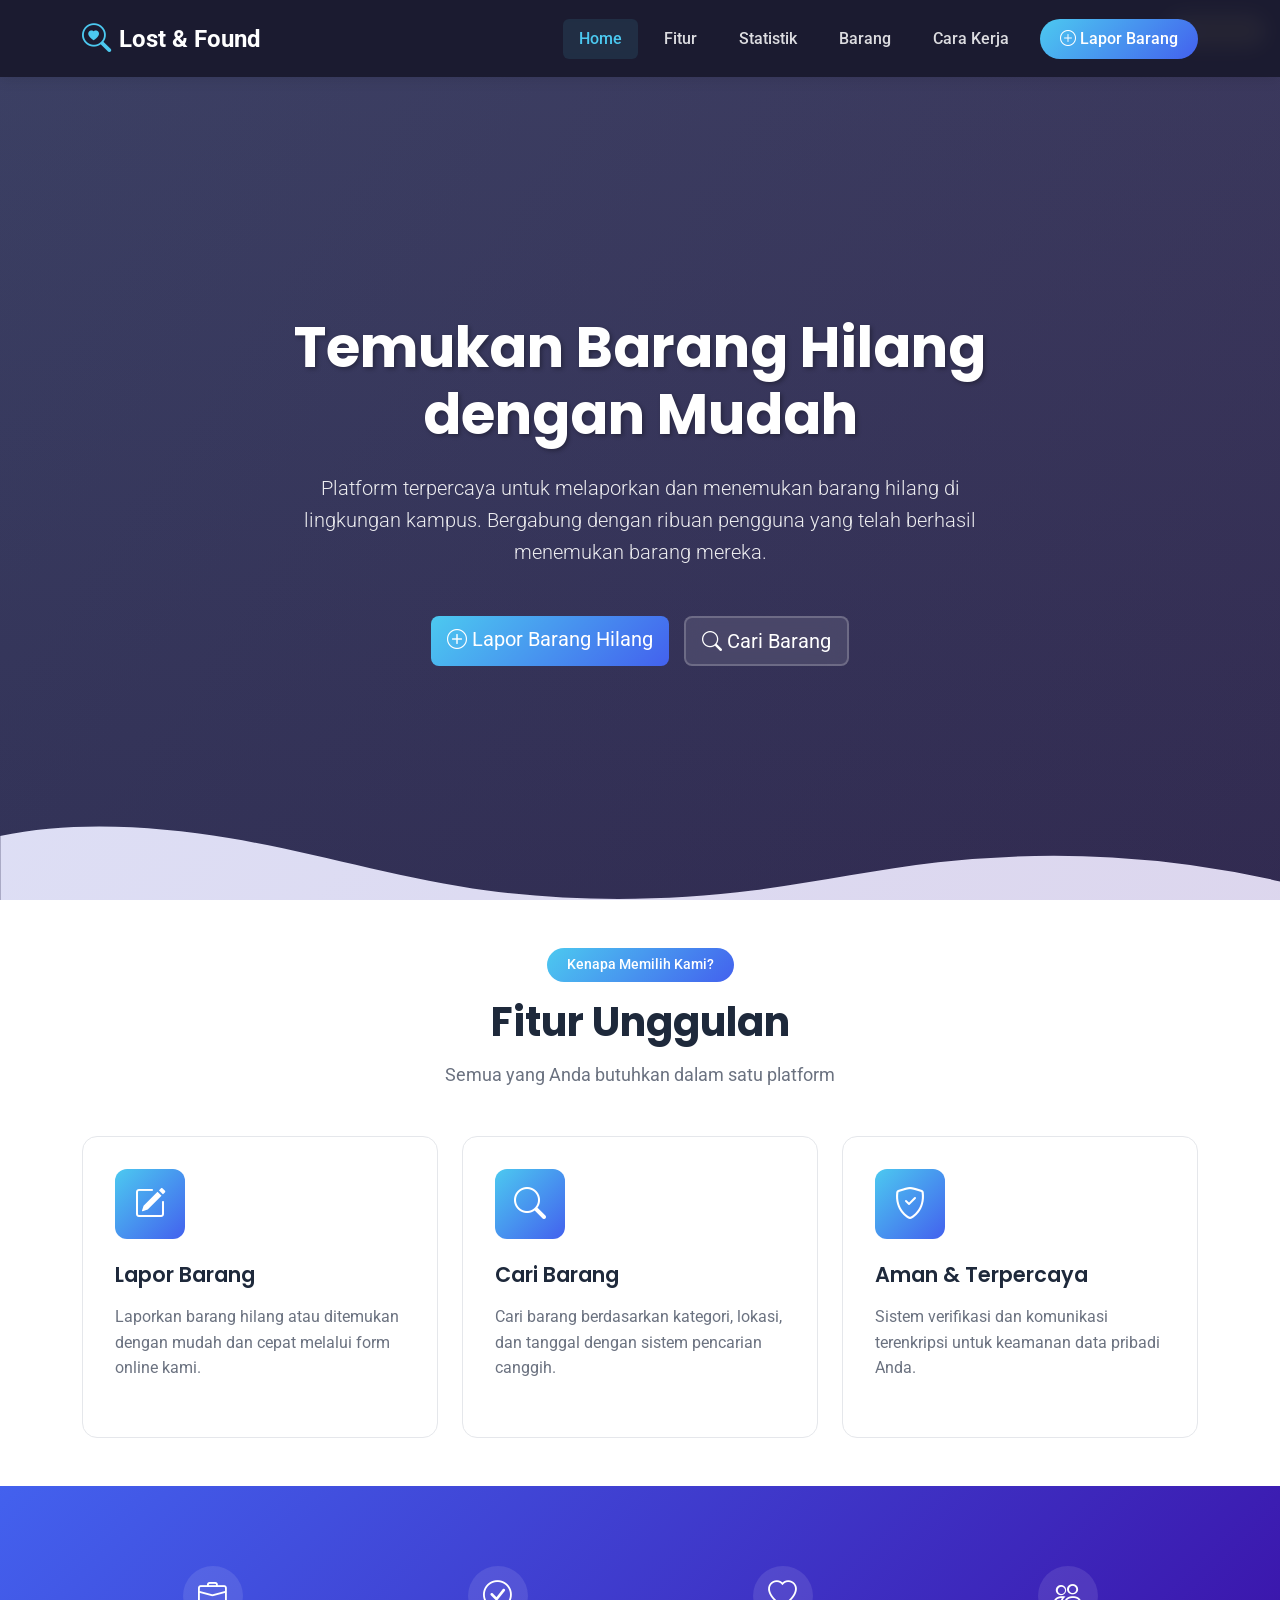
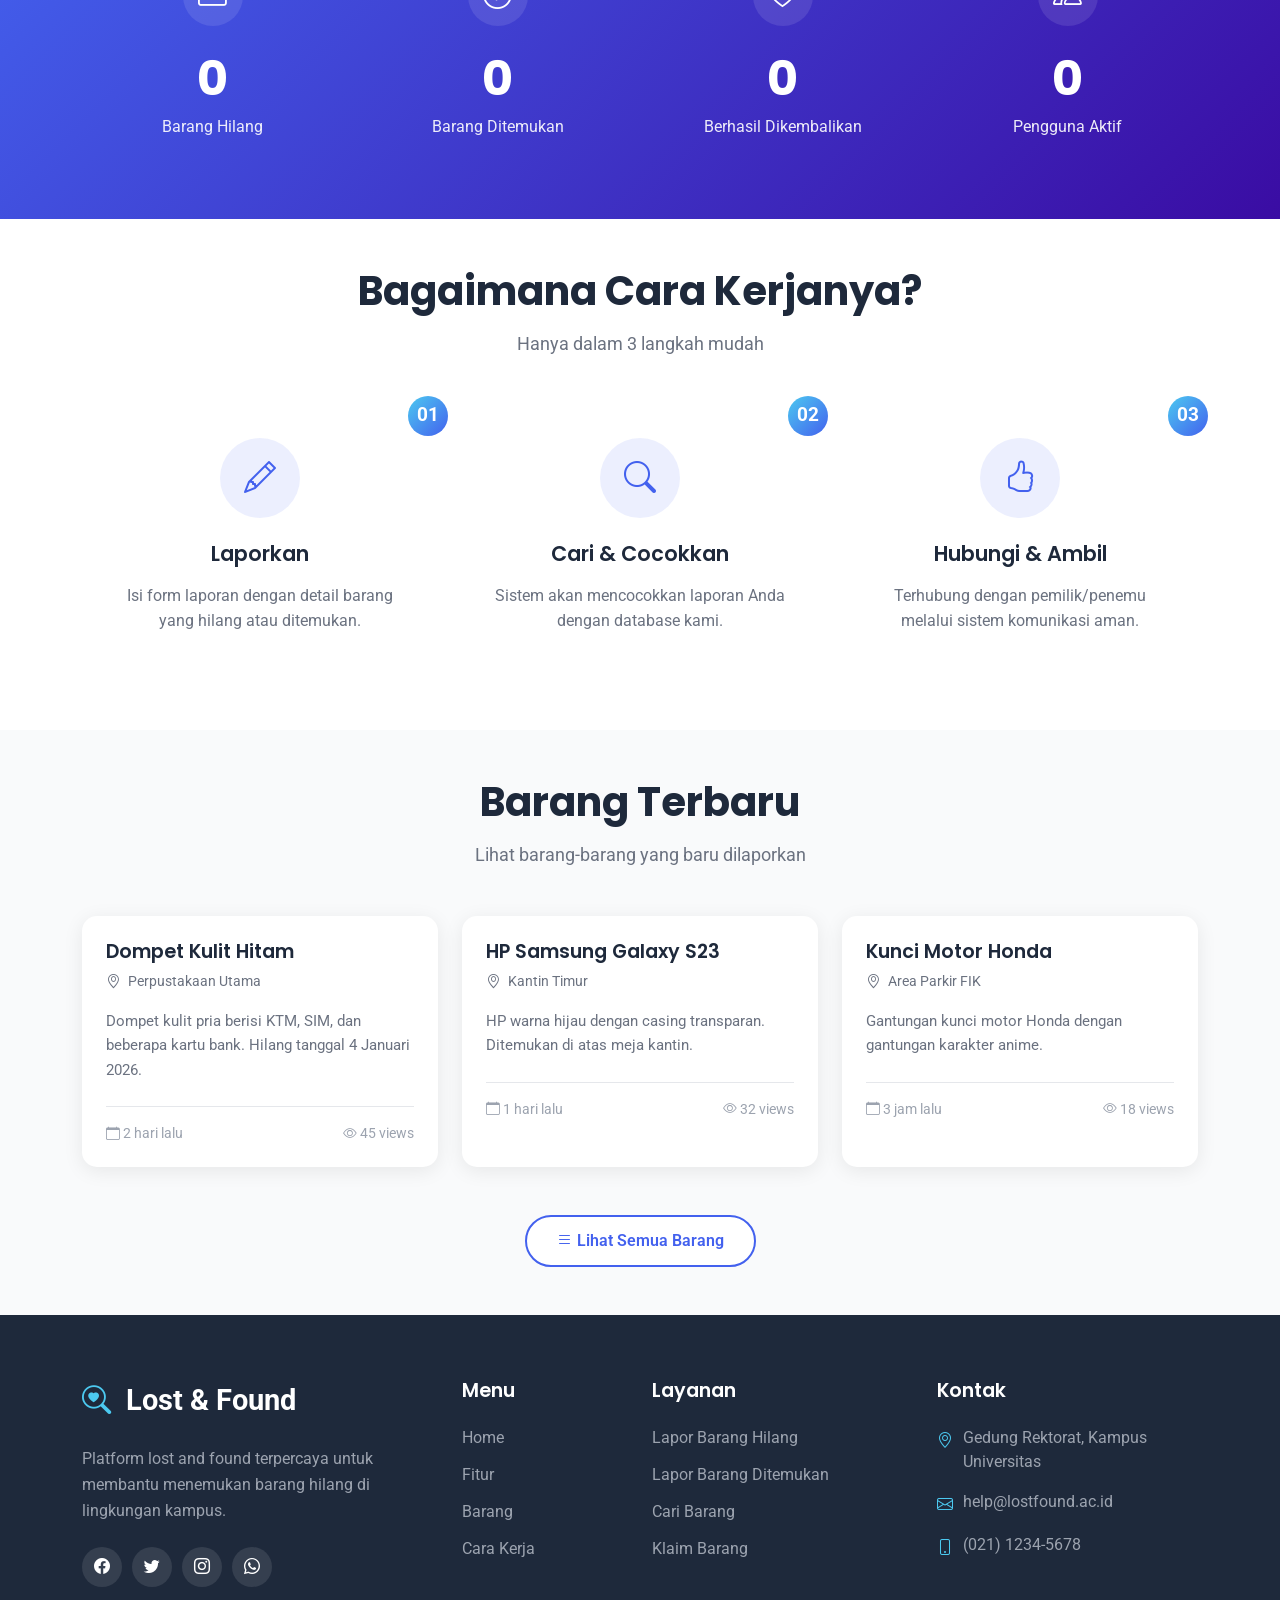
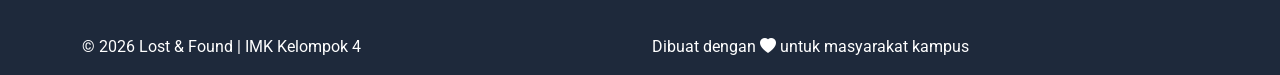
==== commit cdc9ac24: "perbaikan tampilan page" ====
--- a/index.html
+++ b/index.html
@@ -3,101 +3,122 @@
 <head>
   <meta charset="UTF-8">
   <meta name="viewport" content="width=device-width, initial-scale=1.0">
-  <title>Lost & Found</title>
+  <title>Lost & Found - Temukan Barang Hilang Anda</title>
 
   <!-- Bootstrap CSS -->
   <link href="https://cdn.jsdelivr.net/npm/bootstrap@5.3.3/dist/css/bootstrap.min.css" rel="stylesheet">
   <link href="https://cdn.jsdelivr.net/npm/bootstrap-icons/font/bootstrap-icons.css" rel="stylesheet">
-
-  <style>
-    body { scroll-behavior: smooth; }
-
-    /* HERO */
-    .hero {
-      background: linear-gradient(rgba(0,0,0,.55), rgba(0,0,0,.55)), url('assets/img/hero.jpg');
-      background-size: cover;
-      background-position: center;
-      min-height: 100vh;
-      display: flex;
-      align-items: center;
-      color: #fff;
-      text-align: center;
-    }
-
-    /* FEATURE CARD */
-    .feature-card {
-      transition: all .3s ease;
-      cursor: pointer;
-    }
-    .feature-card:hover {
-      transform: translateY(-8px);
-      box-shadow: 0 15px 30px rgba(0,0,0,.15);
-    }
-    .feature-card i {
-      font-size: 42px;
-      color: #0d6efd;
-    }
-  </style>
+  
+  <!-- Google Fonts -->
+  <link rel="preconnect" href="https://fonts.googleapis.com">
+  <link rel="preconnect" href="https://fonts.gstatic.com" crossorigin>
+  <link href="https://fonts.googleapis.com/css2?family=Poppins:wght@300;400;500;600;700&family=Roboto:wght@400;500;700&display=swap" rel="stylesheet">
+
+  <!-- Custom CSS -->
+  <link rel="stylesheet" href="assets/css/main.css">
 </head>
 <body>
 
 <!-- NAVBAR -->
-<nav class="navbar navbar-expand-lg navbar-dark bg-dark fixed-top">
-  <div class="container">
-    <a class="navbar-brand fw-bold" href="#">Lost & Found</a>
+<nav class="navbar navbar-expand-lg navbar-dark fixed-top">
+  <div class="container">
+    <a class="navbar-brand" href="#">
+      <i class="bi bi-search-heart"></i> Lost & Found
+    </a>
     <button class="navbar-toggler" data-bs-toggle="collapse" data-bs-target="#navmenu">
       <span class="navbar-toggler-icon"></span>
     </button>
     <div class="collapse navbar-collapse" id="navmenu">
       <ul class="navbar-nav ms-auto">
-        <li class="nav-item"><a class="nav-link" href="#hero">Home</a></li>
+        <li class="nav-item"><a class="nav-link active" href="#hero">Home</a></li>
         <li class="nav-item"><a class="nav-link" href="#features">Fitur</a></li>
         <li class="nav-item"><a class="nav-link" href="#stats">Statistik</a></li>
         <li class="nav-item"><a class="nav-link" href="#items">Barang</a></li>
-        <li class="nav-item"><a class="nav-link" href="forms/report-lost.html">Lapor</a></li>
+        <li class="nav-item"><a class="nav-link" href="#process">Cara Kerja</a></li>
+        <li class="nav-item">
+          <a class="btn btn-report" href="forms/report-lost.html">
+            <i class="bi bi-plus-circle"></i> Lapor Barang
+          </a>
+        </li>
       </ul>
     </div>
   </div>
 </nav>
 
-<!-- HERO (TANPA TOMBOL LAPOR) -->
+<!-- HERO -->
 <section id="hero" class="hero">
   <div class="container">
-    <h1 class="display-4 fw-bold">Website Lost & Found</h1>
-    <p class="lead mt-3">Bantu menemukan dan mengembalikan barang hilang dengan mudah, cepat, dan aman.</p>
+    <div class="row align-items-center">
+      <div class="col-lg-8 mx-auto text-center">
+        <h1 class="display-4 fw-bold mb-4">Temukan Barang Hilang dengan Mudah</h1>
+        <p class="lead mb-5">Platform terpercaya untuk melaporkan dan menemukan barang hilang di lingkungan kampus. Bergabung dengan ribuan pengguna yang telah berhasil menemukan barang mereka.</p>
+        <div class="hero-buttons">
+          <a href="forms/report-lost.html" class="btn btn-hero-primary btn-lg">
+            <i class="bi bi-plus-circle"></i> Lapor Barang Hilang
+          </a>
+          <a href="#items" class="btn btn-hero-secondary btn-lg">
+            <i class="bi bi-search"></i> Cari Barang
+          </a>
+        </div>
+      </div>
+    </div>
+  </div>
+  <div class="hero-wave">
+    <svg viewBox="0 0 1200 120" preserveAspectRatio="none">
+      <path d="M321.39,56.44c58-10.79,114.16-30.13,172-41.86,82.39-16.72,168.19-17.73,250.45-.39C823.78,31,906.67,72,985.66,92.83c70.05,18.48,146.53,26.09,214.34,3V0H0V27.35A600.21,600.21,0,0,0,321.39,56.44Z"></path>
+    </svg>
   </div>
 </section>
 
-<!-- FEATURES (INTERAKTIF) -->
-<section id="features" class="py-5">
-  <div class="container">
-    <div class="text-center mb-5">
-      <h2 class="fw-bold">Fitur Utama</h2>
-      <p class="text-muted">Klik fitur untuk melihat penjelasan</p>
+<!-- FEATURES -->
+<section id="features" class="features-section py-5">
+  <div class="container">
+    <div class="section-header text-center mb-5">
+      <span class="section-badge">Kenapa Memilih Kami?</span>
+      <h2 class="section-title">Fitur Unggulan</h2>
+      <p class="section-subtitle">Semua yang Anda butuhkan dalam satu platform</p>
     </div>
 
     <div class="row g-4">
       <div class="col-md-4">
-        <div class="card feature-card p-4 text-center" data-bs-toggle="modal" data-bs-target="#fiturLapor">
-          <i class="bi bi-pencil-square"></i>
-          <h5 class="mt-3">Lapor Barang</h5>
-          <p class="text-muted">Laporkan barang hilang atau ditemukan</p>
-        </div>
-      </div>
-
-      <div class="col-md-4">
-        <div class="card feature-card p-4 text-center" data-bs-toggle="modal" data-bs-target="#fiturCari">
-          <i class="bi bi-search"></i>
-          <h5 class="mt-3">Cari Barang</h5>
-          <p class="text-muted">Cari berdasarkan kategori & lokasi</p>
-        </div>
-      </div>
-
-      <div class="col-md-4">
-        <div class="card feature-card p-4 text-center" data-bs-toggle="modal" data-bs-target="#fiturHubungi">
-          <i class="bi bi-people"></i>
-          <h5 class="mt-3">Hubungi Pemilik</h5>
-          <p class="text-muted">Komunikasi aman & terpercaya</p>
+        <div class="feature-card" data-bs-toggle="modal" data-bs-target="#fiturLapor">
+          <div class="feature-icon">
+            <i class="bi bi-pencil-square"></i>
+          </div>
+          <h5 class="feature-title">Lapor Barang</h5>
+          <p class="feature-text">Laporkan barang hilang atau ditemukan dengan mudah dan cepat melalui form online kami.</p>
+          <div class="feature-hover">
+            <span>Klik untuk detail</span>
+            <i class="bi bi-arrow-right"></i>
+          </div>
+        </div>
+      </div>
+
+      <div class="col-md-4">
+        <div class="feature-card" data-bs-toggle="modal" data-bs-target="#fiturCari">
+          <div class="feature-icon">
+            <i class="bi bi-search"></i>
+          </div>
+          <h5 class="feature-title">Cari Barang</h5>
+          <p class="feature-text">Cari barang berdasarkan kategori, lokasi, dan tanggal dengan sistem pencarian canggih.</p>
+          <div class="feature-hover">
+            <span>Klik untuk detail</span>
+            <i class="bi bi-arrow-right"></i>
+          </div>
+        </div>
+      </div>
+
+      <div class="col-md-4">
+        <div class="feature-card" data-bs-toggle="modal" data-bs-target="#fiturHubungi">
+          <div class="feature-icon">
+            <i class="bi bi-shield-check"></i>
+          </div>
+          <h5 class="feature-title">Aman & Terpercaya</h5>
+          <p class="feature-text">Sistem verifikasi dan komunikasi terenkripsi untuk keamanan data pribadi Anda.</p>
+          <div class="feature-hover">
+            <span>Klik untuk detail</span>
+            <i class="bi bi-arrow-right"></i>
+          </div>
         </div>
       </div>
     </div>
@@ -105,74 +126,247 @@
 </section>
 
 <!-- STATS -->
-<section id="stats" class="bg-light py-5">
-  <div class="container">
-    <div class="row text-center">
-      <div class="col-md-4">
-        <h2 class="fw-bold">120+</h2>
-        <p>Barang Hilang</p>
-      </div>
-      <div class="col-md-4">
-        <h2 class="fw-bold">85+</h2>
-        <p>Barang Ditemukan</p>
-      </div>
-      <div class="col-md-4">
-        <h2 class="fw-bold">60+</h2>
-        <p>Berhasil Dikembalikan</p>
+<section id="stats" class="stats-section py-5">
+  <div class="container">
+    <div class="row g-4 text-center">
+      <div class="col-md-3 col-6">
+        <div class="stat-card">
+          <div class="stat-icon">
+            <i class="bi bi-briefcase"></i>
+          </div>
+          <h3 class="stat-number" data-count="120">0</h3>
+          <p class="stat-label">Barang Hilang</p>
+        </div>
+      </div>
+      <div class="col-md-3 col-6">
+        <div class="stat-card">
+          <div class="stat-icon">
+            <i class="bi bi-check-circle"></i>
+          </div>
+          <h3 class="stat-number" data-count="85">0</h3>
+          <p class="stat-label">Barang Ditemukan</p>
+        </div>
+      </div>
+      <div class="col-md-3 col-6">
+        <div class="stat-card">
+          <div class="stat-icon">
+            <i class="bi bi-heart"></i>
+          </div>
+          <h3 class="stat-number" data-count="60">0</h3>
+          <p class="stat-label">Berhasil Dikembalikan</p>
+        </div>
+      </div>
+      <div class="col-md-3 col-6">
+        <div class="stat-card">
+          <div class="stat-icon">
+            <i class="bi bi-people"></i>
+          </div>
+          <h3 class="stat-number" data-count="1500">0</h3>
+          <p class="stat-label">Pengguna Aktif</p>
+        </div>
       </div>
     </div>
   </div>
 </section>
 
+<!-- PROCESS -->
+<section id="process" class="process-section py-5">
+  <div class="container">
+    <div class="section-header text-center mb-5">
+      <h2 class="section-title">Bagaimana Cara Kerjanya?</h2>
+      <p class="section-subtitle">Hanya dalam 3 langkah mudah</p>
+    </div>
+
+    <div class="row g-4">
+      <div class="col-md-4">
+        <div class="process-card">
+          <div class="process-number">01</div>
+          <div class="process-icon">
+            <i class="bi bi-pencil"></i>
+          </div>
+          <h5>Laporkan</h5>
+          <p>Isi form laporan dengan detail barang yang hilang atau ditemukan.</p>
+        </div>
+      </div>
+      <div class="col-md-4">
+        <div class="process-card">
+          <div class="process-number">02</div>
+          <div class="process-icon">
+            <i class="bi bi-search"></i>
+          </div>
+          <h5>Cari & Cocokkan</h5>
+          <p>Sistem akan mencocokkan laporan Anda dengan database kami.</p>
+        </div>
+      </div>
+      <div class="col-md-4">
+        <div class="process-card">
+          <div class="process-number">03</div>
+          <div class="process-icon">
+            <i class="bi bi-hand-thumbs-up"></i>
+          </div>
+          <h5>Hubungi & Ambil</h5>
+          <p>Terhubung dengan pemilik/penemu melalui sistem komunikasi aman.</p>
+        </div>
+      </div>
+    </div>
+  </div>
+</section>
+
 <!-- ITEMS -->
-<section id="items" class="py-5">
-  <div class="container">
-    <div class="text-center mb-4">
-      <h2 class="fw-bold">Barang Terbaru</h2>
-    </div>
+<section id="items" class="items-section py-5">
+  <div class="container">
+    <div class="section-header text-center mb-5">
+      <h2 class="section-title">Barang Terbaru</h2>
+      <p class="section-subtitle">Lihat barang-barang yang baru dilaporkan</p>
+    </div>
+
     <div class="row g-4">
-      <div class="col-md-4">
-        <div class="card shadow">
-          <div class="card-body">
-            <h5>Dompet Hitam</h5>
-            <p>Perpustakaan</p>
-            <span class="badge bg-danger">Hilang</span>
-          </div>
-        </div>
-      </div>
-      <div class="col-md-4">
-        <div class="card shadow">
-          <div class="card-body">
-            <h5>HP Samsung</h5>
-            <p>Kantin</p>
-            <span class="badge bg-success">Ditemukan</span>
-          </div>
-        </div>
-      </div>
-      <div class="col-md-4">
-        <div class="card shadow">
-          <div class="card-body">
-            <h5>Kartu Mahasiswa</h5>
-            <p>Area Parkir</p>
-            <span class="badge bg-warning">Pending</span>
-          </div>
-        </div>
-      </div>
+      <div class="col-lg-4 col-md-6">
+        <div class="item-card">
+          <div class="item-badge lost">Hilang</div>
+          <div class="item-content">
+            <h5>Dompet Kulit Hitam</h5>
+            <p class="item-location"><i class="bi bi-geo-alt"></i> Perpustakaan Utama</p>
+            <p class="item-desc">Dompet kulit pria berisi KTM, SIM, dan beberapa kartu bank. Hilang tanggal 4 Januari 2026.</p>
+            <div class="item-meta">
+              <span><i class="bi bi-calendar"></i> 2 hari lalu</span>
+              <span><i class="bi bi-eye"></i> 45 views</span>
+            </div>
+          </div>
+        </div>
+      </div>
+      
+      <div class="col-lg-4 col-md-6">
+        <div class="item-card">
+          <div class="item-badge found">Ditemukan</div>
+          <div class="item-content">
+            <h5>HP Samsung Galaxy S23</h5>
+            <p class="item-location"><i class="bi bi-geo-alt"></i> Kantin Timur</p>
+            <p class="item-desc">HP warna hijau dengan casing transparan. Ditemukan di atas meja kantin.</p>
+            <div class="item-meta">
+              <span><i class="bi bi-calendar"></i> 1 hari lalu</span>
+              <span><i class="bi bi-eye"></i> 32 views</span>
+            </div>
+          </div>
+        </div>
+      </div>
+      
+      <div class="col-lg-4 col-md-6">
+        <div class="item-card">
+          <div class="item-badge pending">Pending</div>
+          <div class="item-content">
+            <h5>Kunci Motor Honda</h5>
+            <p class="item-location"><i class="bi bi-geo-alt"></i> Area Parkir FIK</p>
+            <p class="item-desc">Gantungan kunci motor Honda dengan gantungan karakter anime.</p>
+            <div class="item-meta">
+              <span><i class="bi bi-calendar"></i> 3 jam lalu</span>
+              <span><i class="bi bi-eye"></i> 18 views</span>
+            </div>
+          </div>
+        </div>
+      </div>
+    </div>
+
+    <div class="text-center mt-5">
+      <a href="#" class="btn btn-view-all">
+        <i class="bi bi-list"></i> Lihat Semua Barang
+      </a>
     </div>
   </div>
 </section>
 
 <!-- FOOTER -->
-<footer class="bg-dark text-white text-center py-3">
-  <p class="mb-0">© 2026 Lost & Found | IMK Kelompok 4</p>
+<footer class="footer">
+  <div class="footer-top">
+    <div class="container">
+      <div class="row g-4">
+        <div class="col-lg-4 col-md-6">
+          <div class="footer-info">
+            <a href="#" class="footer-logo">
+              <i class="bi bi-search-heart"></i> Lost & Found
+            </a>
+            <p class="footer-about">
+              Platform lost and found terpercaya untuk membantu menemukan barang hilang di lingkungan kampus.
+            </p>
+            <div class="social-links">
+              <a href="#"><i class="bi bi-facebook"></i></a>
+              <a href="#"><i class="bi bi-twitter"></i></a>
+              <a href="#"><i class="bi bi-instagram"></i></a>
+              <a href="#"><i class="bi bi-whatsapp"></i></a>
+            </div>
+          </div>
+        </div>
+
+        <div class="col-lg-2 col-md-6">
+          <div class="footer-links">
+            <h5>Menu</h5>
+            <ul>
+              <li><a href="#hero">Home</a></li>
+              <li><a href="#features">Fitur</a></li>
+              <li><a href="#items">Barang</a></li>
+              <li><a href="#process">Cara Kerja</a></li>
+            </ul>
+          </div>
+        </div>
+
+        <div class="col-lg-3 col-md-6">
+          <div class="footer-links">
+            <h5>Layanan</h5>
+            <ul>
+              <li><a href="forms/report-lost.html">Lapor Barang Hilang</a></li>
+              <li><a href="forms/report-found.html">Lapor Barang Ditemukan</a></li>
+              <li><a href="#">Cari Barang</a></li>
+              <li><a href="#">Klaim Barang</a></li>
+            </ul>
+          </div>
+        </div>
+
+        <div class="col-lg-3 col-md-6">
+          <div class="footer-contact">
+            <h5>Kontak</h5>
+            <p><i class="bi bi-geo-alt"></i> Gedung Rektorat, Kampus Universitas</p>
+            <p><i class="bi bi-envelope"></i> help@lostfound.ac.id</p>
+            <p><i class="bi bi-phone"></i> (021) 1234-5678</p>
+          </div>
+        </div>
+      </div>
+    </div>
+  </div>
+
+  <div class="footer-bottom">
+    <div class="container">
+      <div class="row">
+        <div class="col-md-6">
+          <p class="copyright">© 2026 Lost & Found | IMK Kelompok 4</p>
+        </div>
+        <div class="col-md-6">
+          <p class="made-by">Dibuat dengan <i class="bi bi-heart-fill"></i> untuk masyarakat kampus</p>
+        </div>
+      </div>
+    </div>
+  </div>
 </footer>
 
 <!-- MODALS FITUR -->
 <div class="modal fade" id="fiturLapor" tabindex="-1">
   <div class="modal-dialog modal-dialog-centered">
     <div class="modal-content">
-      <div class="modal-header"><h5>Lapor Barang</h5></div>
-      <div class="modal-body">Pengguna dapat melaporkan barang hilang atau ditemukan dengan mengisi form sederhana dan cepat.</div>
+      <div class="modal-header">
+        <h5 class="modal-title"><i class="bi bi-pencil-square"></i> Lapor Barang</h5>
+        <button type="button" class="btn-close" data-bs-dismiss="modal"></button>
+      </div>
+      <div class="modal-body">
+        <p>Form laporan yang sederhana namun lengkap memungkinkan Anda melaporkan barang hilang atau ditemukan dalam hitungan menit. Lengkapi dengan foto untuk hasil yang lebih akurat.</p>
+        <ul class="feature-list">
+          <li><i class="bi bi-check-circle"></i> Form yang mudah diisi</li>
+          <li><i class="bi bi-check-circle"></i> Upload foto barang</li>
+          <li><i class="bi bi-check-circle"></i> Kategori terstruktur</li>
+          <li><i class="bi bi-check-circle"></i> Peta lokasi interaktif</li>
+        </ul>
+      </div>
+      <div class="modal-footer">
+        <a href="forms/report-lost.html" class="btn btn-primary">Lapor Sekarang</a>
+      </div>
     </div>
   </div>
 </div>
@@ -180,8 +374,19 @@
 <div class="modal fade" id="fiturCari" tabindex="-1">
   <div class="modal-dialog modal-dialog-centered">
     <div class="modal-content">
-      <div class="modal-header"><h5>Cari Barang</h5></div>
-      <div class="modal-body">Fitur pencarian memudahkan pengguna menemukan barang berdasarkan kategori dan lokasi terakhir.</div>
+      <div class="modal-header">
+        <h5 class="modal-title"><i class="bi bi-search"></i> Cari Barang</h5>
+        <button type="button" class="btn-close" data-bs-dismiss="modal"></button>
+      </div>
+      <div class="modal-body">
+        <p>Sistem pencarian canggih dengan filter yang lengkap membantu Anda menemukan barang dengan cepat dan tepat.</p>
+        <ul class="feature-list">
+          <li><i class="bi bi-check-circle"></i> Filter berdasarkan kategori</li>
+          <li><i class="bi bi-check-circle"></i> Pencarian berdasarkan lokasi</li>
+          <li><i class="bi bi-check-circle"></i> Rentang tanggal kejadian</li>
+          <li><i class="bi bi-check-circle"></i> Pencarian kata kunci</li>
+        </ul>
+      </div>
     </div>
   </div>
 </div>
@@ -189,12 +394,24 @@
 <div class="modal fade" id="fiturHubungi" tabindex="-1">
   <div class="modal-dialog modal-dialog-centered">
     <div class="modal-content">
-      <div class="modal-header"><h5>Hubungi Pemilik</h5></div>
-      <div class="modal-body">Sistem menghubungkan penemu dan pemilik barang secara aman dan terkontrol.</div>
+      <div class="modal-header">
+        <h5 class="modal-title"><i class="bi bi-shield-check"></i> Aman & Terpercaya</h5>
+        <button type="button" class="btn-close" data-bs-dismiss="modal"></button>
+      </div>
+      <div class="modal-body">
+        <p>Keamanan data Anda adalah prioritas kami. Sistem komunikasi terenkripsi dan verifikasi multi-level memastikan transaksi yang aman.</p>
+        <ul class="feature-list">
+          <li><i class="bi bi-check-circle"></i> Enkripsi data end-to-end</li>
+          <li><i class="bi bi-check-circle"></i> Verifikasi identitas</li>
+          <li><i class="bi bi-check-circle"></i> Sistem rating pengguna</li>
+          <li><i class="bi bi-check-circle"></i> Dukungan admin 24/7</li>
+        </ul>
+      </div>
     </div>
   </div>
 </div>
 
 <script src="https://cdn.jsdelivr.net/npm/bootstrap@5.3.3/dist/js/bootstrap.bundle.min.js"></script>
+<script src="assets/js/script.js"></script>
 </body>
-</html>
+</html>
--- a/assets/css/main.css
+++ b/assets/css/main.css
@@ -0,0 +1,593 @@
+:root {
+  --primary: #4361ee;
+  --secondary: #3a0ca3;
+  --accent: #4cc9f0;
+  --success: #4ade80;
+  --warning: #f59e0b;
+  --danger: #ef4444;
+  --light: #f8f9fa;
+  --dark: #1e293b;
+  --gradient-primary: linear-gradient(135deg, #4361ee 0%, #3a0ca3 100%);
+  --gradient-accent: linear-gradient(135deg, #4cc9f0 0%, #4361ee 100%);
+}
+
+* {
+  font-family: 'Roboto', sans-serif;
+  margin: 0;
+  padding: 0;
+  box-sizing: border-box;
+}
+
+h1, h2, h3, h4, h5, .fw-bold {
+  font-family: 'Poppins', sans-serif;
+}
+
+body { 
+  scroll-behavior: smooth;
+  background-color: #f9fafb;
+  overflow-x: hidden;
+}
+
+/* NAVBAR */
+.navbar {
+  background-color: rgba(26, 26, 46, 0.95) !important;
+  backdrop-filter: blur(10px);
+  padding-top: 0.75rem;
+  padding-bottom: 0.75rem;
+  box-shadow: 0 4px 12px rgba(0, 0, 0, 0.08);
+  transition: all 0.3s ease;
+}
+
+.navbar-brand {
+  font-weight: 700;
+  font-size: 1.5rem;
+  color: white !important;
+  display: flex;
+  align-items: center;
+}
+
+.navbar-brand i {
+  color: var(--accent);
+  margin-right: 8px;
+  font-size: 1.8rem;
+}
+
+.nav-link {
+  font-weight: 500;
+  margin: 0 5px;
+  border-radius: 6px;
+  transition: all 0.3s;
+  color: rgba(255, 255, 255, 0.85) !important;
+  padding: 8px 16px !important;
+}
+
+.nav-link:hover, .nav-link.active {
+  color: var(--accent) !important;
+  background-color: rgba(76, 201, 240, 0.1);
+}
+
+.nav-item .btn-report {
+  background: var(--gradient-accent);
+  color: white !important;
+  padding: 8px 20px !important;
+  border-radius: 30px;
+  margin-left: 10px;
+  border: none;
+  transition: all 0.3s ease;
+  font-weight: 500;
+}
+
+.nav-item .btn-report:hover {
+  transform: translateY(-2px);
+  box-shadow: 0 6px 20px rgba(67, 97, 238, 0.3);
+}
+
+/* HERO */
+.hero {
+  background: linear-gradient(rgba(26, 26, 46, 0.85), rgba(26, 26, 46, 0.9)), url('https://images.unsplash.com/photo-1556742049-0cfed4f6a45d?ixlib=rb-4.0.3&auto=format&fit=crop&w=1470&q=80');
+  background-size: cover;
+  background-position: center;
+  background-attachment: fixed;
+  min-height: 100vh;
+  display: flex;
+  align-items: center;
+  color: #fff;
+  text-align: center;
+  position: relative;
+  overflow: hidden;
+  padding-top: 80px;
+}
+
+.hero::before {
+  content: '';
+  position: absolute;
+  top: 0;
+  left: 0;
+  width: 100%;
+  height: 100%;
+  background: var(--gradient-primary);
+  opacity: 0.15;
+  z-index: 1;
+}
+
+.hero .container {
+  position: relative;
+  z-index: 2;
+}
+
+.hero h1 {
+  font-size: 3.5rem;
+  font-weight: 700;
+  margin-bottom: 1.5rem;
+  text-shadow: 2px 2px 4px rgba(0, 0, 0, 0.3);
+  line-height: 1.2;
+}
+
+.hero .lead {
+  font-size: 1.25rem;
+  max-width: 700px;
+  margin: 0 auto 2.5rem;
+  opacity: 0.9;
+  line-height: 1.6;
+}
+
+.hero-buttons {
+  display: flex;
+  gap: 15px;
+  justify-content: center;
+  flex-wrap: wrap;
+  margin-top: 2rem;
+}
+
+.btn-hero {
+  padding: 12px 30px;
+  border-radius: 50px;
+  font-weight: 600;
+  font-size: 1rem;
+  transition: all 0.3s ease;
+  display: inline-flex;
+  align-items: center;
+  justify-content: center;
+  gap: 8px;
+  text-decoration: none;
+}
+
+.btn-hero-primary {
+  background: var(--gradient-accent);
+  color: white;
+  border: none;
+}
+
+.btn-hero-primary:hover {
+  transform: translateY(-3px);
+  box-shadow: 0 10px 25px rgba(76, 201, 240, 0.4);
+  color: white;
+}
+
+.btn-hero-secondary {
+  background: rgba(255, 255, 255, 0.1);
+  color: white;
+  border: 2px solid rgba(255, 255, 255, 0.2);
+  backdrop-filter: blur(10px);
+}
+
+.btn-hero-secondary:hover {
+  background: rgba(255, 255, 255, 0.2);
+  color: white;
+  transform: translateY(-3px);
+}
+
+.hero-wave {
+  position: absolute;
+  bottom: 0;
+  left: 0;
+  width: 100%;
+  overflow: hidden;
+  line-height: 0;
+}
+
+.hero-wave svg {
+  position: relative;
+  display: block;
+  width: calc(100% + 1.3px);
+  height: 80px;
+  transform: rotate(180deg);
+}
+
+.hero-wave path {
+  fill: #f9fafb;
+}
+
+/* SECTION HEADER */
+.section-header {
+  margin-bottom: 3rem;
+}
+
+.section-badge {
+  display: inline-block;
+  background: var(--gradient-accent);
+  color: white;
+  padding: 6px 20px;
+  border-radius: 30px;
+  font-size: 0.9rem;
+  font-weight: 500;
+  margin-bottom: 1rem;
+}
+
+.section-title {
+  font-size: 2.5rem;
+  font-weight: 700;
+  color: var(--dark);
+  margin-bottom: 1rem;
+}
+
+.section-subtitle {
+  color: #6b7280;
+  font-size: 1.1rem;
+  max-width: 600px;
+  margin: 0 auto;
+}
+
+/* FEATURES */
+.features-section {
+  background-color: white;
+}
+
+.feature-card {
+  background: white;
+  border-radius: 15px;
+  padding: 2rem;
+  height: 100%;
+  transition: all 0.3s ease;
+  border: 1px solid #e5e7eb;
+  position: relative;
+  overflow: hidden;
+  cursor: pointer;
+}
+
+.feature-card:hover {
+  transform: translateY(-10px);
+  box-shadow: 0 20px 40px rgba(67, 97, 238, 0.1);
+  border-color: var(--accent);
+}
+
+.feature-icon {
+  width: 70px;
+  height: 70px;
+  background: var(--gradient-accent);
+  border-radius: 12px;
+  display: flex;
+  align-items: center;
+  justify-content: center;
+  margin-bottom: 1.5rem;
+}
+
+.feature-icon i {
+  font-size: 2rem;
+  color: white;
+}
+
+.feature-title {
+  font-size: 1.3rem;
+  font-weight: 600;
+  color: var(--dark);
+  margin-bottom: 1rem;
+}
+
+.feature-text {
+  color: #6b7280;
+  line-height: 1.6;
+  margin-bottom: 1.5rem;
+}
+
+.feature-hover {
+  position: absolute;
+  bottom: -60px;
+  left: 0;
+  width: 100%;
+  background: var(--gradient-accent);
+  color: white;
+  padding: 1rem;
+  display: flex;
+  align-items: center;
+  justify-content: space-between;
+  transition: all 0.3s ease;
+}
+
+.feature-card:hover .feature-hover {
+  bottom: 0;
+}
+
+/* STATS */
+.stats-section {
+  background: var(--gradient-primary);
+  color: white;
+}
+
+.stat-card {
+  padding: 2rem;
+  text-align: center;
+}
+
+.stat-icon {
+  width: 60px;
+  height: 60px;
+  background: rgba(255, 255, 255, 0.1);
+  border-radius: 50%;
+  display: flex;
+  align-items: center;
+  justify-content: center;
+  margin: 0 auto 1.5rem;
+}
+
+.stat-icon i {
+  font-size: 1.8rem;
+  color: white;
+}
+
+.stat-number {
+  font-size: 3rem;
+  font-weight: 700;
+  margin-bottom: 0.5rem;
+  color: white;
+}
+
+.stat-label {
+  font-size: 1rem;
+  opacity: 0.9;
+  margin: 0;
+}
+
+/* PROCESS */
+.process-section {
+  background-color: white;
+}
+
+.process-card {
+  text-align: center;
+  padding: 2rem;
+  position: relative;
+}
+
+.process-number {
+  position: absolute;
+  top: -10px;
+  right: -10px;
+  width: 40px;
+  height: 40px;
+  background: var(--gradient-accent);
+  color: white;
+  border-radius: 50%;
+  display: flex;
+  align-items: center;
+  justify-content: center;
+  font-weight: 700;
+  font-size: 1.2rem;
+}
+
+.process-icon {
+  width: 80px;
+  height: 80px;
+  background: rgba(67, 97, 238, 0.1);
+  border-radius: 50%;
+  display: flex;
+  align-items: center;
+  justify-content: center;
+  margin: 0 auto 1.5rem;
+}
+
+.process-icon i {
+  font-size: 2rem;
+  color: var(--primary);
+}
+
+.process-card h5 {
+  font-size: 1.3rem;
+  font-weight: 600;
+  margin-bottom: 1rem;
+  color: var(--dark);
+}
+
+.process-card p {
+  color: #6b7280;
+  line-height: 1.6;
+}
+
+/* ITEMS */
+.items-section {
+  background-color: #f9fafb;
+}
+
+.item-card {
+  background: white;
+  border-radius: 15px;
+  overflow: hidden;
+  box-shadow: 0 4px 20px rgba(0, 0, 0, 0.08);
+  transition: all 0.3s ease;
+  height: 100%;
+}
+
+.item-card:hover {
+  transform: translateY(-5px);
+  box-shadow: 0 10px 30px rgba(0, 0, 0, 0.12);
+}
+
+.item-badge {
+  position: absolute;
+  top: 15px;
+  right: 15px;
+  padding: 6px 15px;
+  border-radius: 30px;
+  font-size: 0.85rem;
+  font-weight: 600;
+  z-index: 2;
+}
+
+.item-badge.lost {
+  background: #fee2e2;
+  color: var(--danger);
+}
+
+.item-badge.found {
+  background: #dcfce7;
+  color: var(--success);
+}
+
+.item-badge.pending {
+  background: #fef3c7;
+  color: var(--warning);
+}
+
+.item-content {
+  padding: 1.5rem;
+}
+
+.item-content h5 {
+  font-size: 1.2rem;
+  font-weight: 600;
+  margin-bottom: 0.5rem;
+  color: var(--dark);
+}
+
+.item-location {
+  color: #6b7280;
+  font-size: 0.9rem;
+  margin-bottom: 1rem;
+}
+
+.item-location i {
+  margin-right: 5px;
+}
+
+.item-desc {
+  color: #6b7280;
+  line-height: 1.6;
+  margin-bottom: 1.5rem;
+  font-size: 0.95rem;
+}
+
+.item-meta {
+  display: flex;
+  justify-content: space-between;
+  color: #9ca3af;
+  font-size: 0.85rem;
+  padding-top: 1rem;
+  border-top: 1px solid #e5e7eb;
+}
+
+.btn-view-all {
+  background: white;
+  color: var(--primary);
+  border: 2px solid var(--primary);
+  padding: 12px 30px;
+  border-radius: 30px;
+  font-weight: 600;
+  transition: all 0.3s ease;
+}
+
+.btn-view-all:hover {
+  background: var(--gradient-primary);
+  color: white;
+  transform: translateY(-2px);
+}
+
+/* FOOTER */
+.footer {
+  background: var(--dark);
+  color: white;
+}
+
+.footer-top {
+  padding: 4rem 0 3rem;
+}
+
+.footer-logo {
+  font-size: 1.8rem;
+  font-weight: 700;
+  color: white;
+  text-decoration: none;
+  display: inline-block;
+  margin-bottom: 1.5rem;
+}
+
+.footer-logo i {
+  color: var(--accent);
+  margin-right: 8px;
+}
+
+.footer-about {
+  color: #9ca3af;
+  line-height: 1.6;
+  margin-bottom: 1.5rem;
+}
+
+.social-links {
+  display: flex;
+  gap: 10px;
+}
+
+.social-links a {
+  width: 40px;
+  height: 40px;
+  background: rgba(255, 255, 255, 0.1);
+  border-radius: 50%;
+  display: flex;
+  align-items: center;
+  justify-content: center;
+  color: white;
+  text-decoration: none;
+  transition: all 0.3s ease;
+}
+
+.social-links a:hover {
+  background: var(--accent);
+  transform: translateY(-3px);
+}
+
+.footer-links h5 {
+  font-size: 1.2rem;
+  font-weight: 600;
+  margin-bottom: 1.5rem;
+  color: white;
+}
+
+.footer-links ul {
+  list-style: none;
+  padding: 0;
+  margin: 0;
+}
+
+.footer-links li {
+  margin-bottom: 0.8rem;
+}
+
+.footer-links a {
+  color: #9ca3af;
+  text-decoration: none;
+  transition: all 0.3s ease;
+}
+
+.footer-links a:hover {
+  color: var(--accent);
+  padding-left: 5px;
+}
+
+.footer-contact h5 {
+  font-size: 1.2rem;
+  font-weight: 600;
+  margin-bottom: 1.5rem;
+  color: white;
+}
+
+.footer-contact p {
+  color: #9ca3af;
+  margin-bottom: 1rem;
+  display: flex;
+  align-items: flex-start;
+  gap: 10px;
+}
+
+.footer-contact i {
+  color: var(--accent);
+  margin-top: 3px;
+}
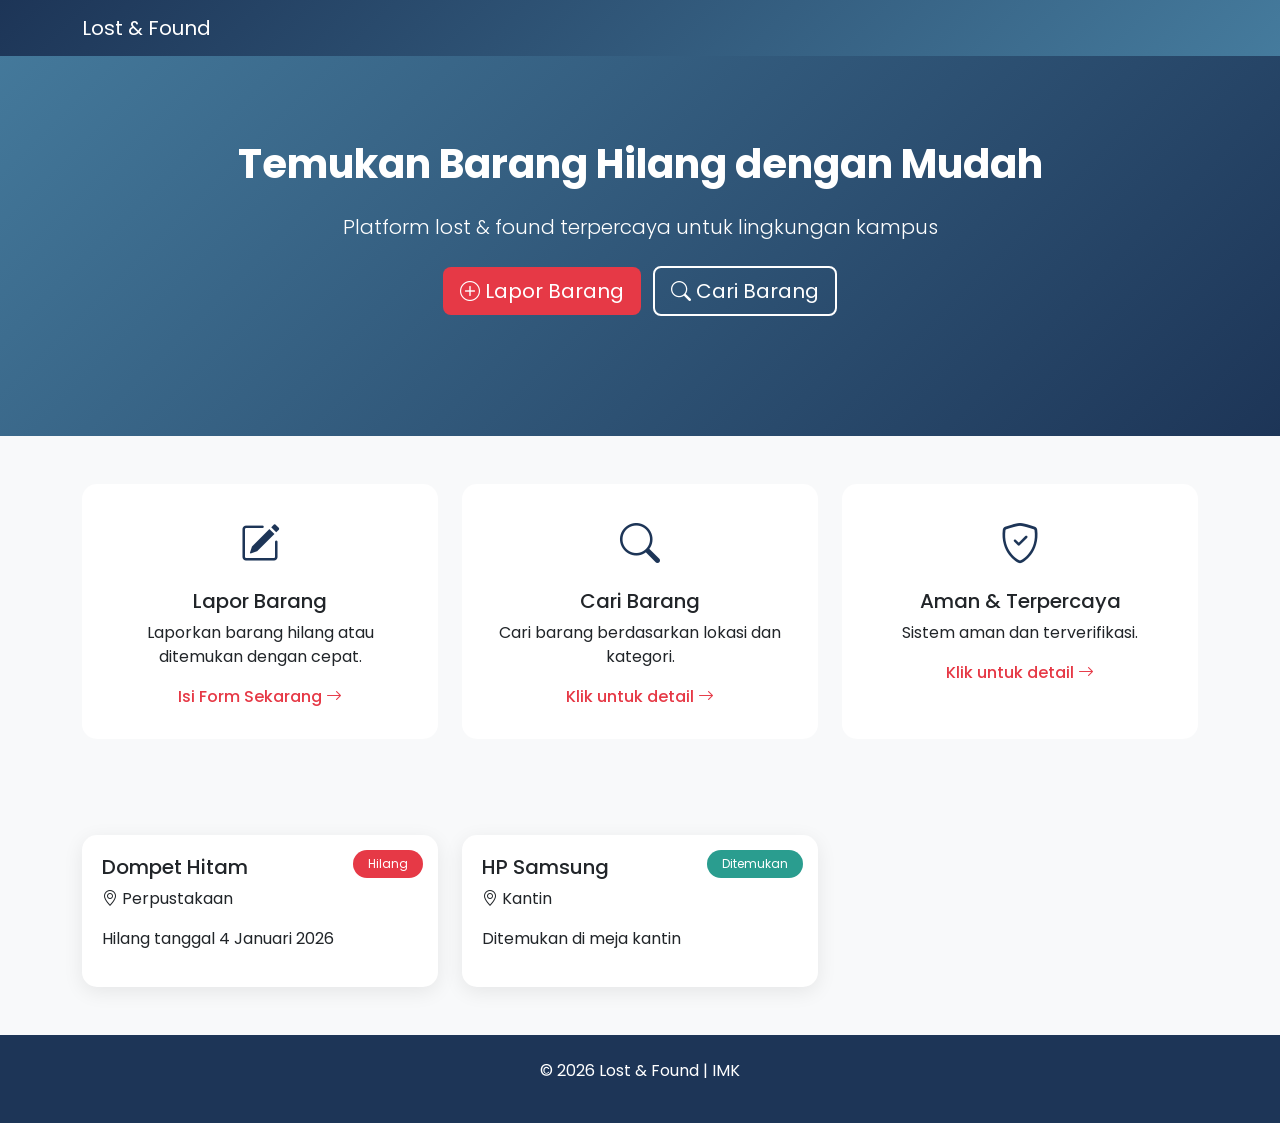
==== commit 3b069f6b: "plis" ====
--- a/index.html
+++ b/index.html
@@ -5,209 +5,207 @@
   <meta name="viewport" content="width=device-width, initial-scale=1.0">
   <title>Lost & Found - Temukan Barang Hilang Anda</title>
 
-  <!-- Bootstrap CSS -->
+  <!-- Bootstrap -->
   <link href="https://cdn.jsdelivr.net/npm/bootstrap@5.3.3/dist/css/bootstrap.min.css" rel="stylesheet">
   <link href="https://cdn.jsdelivr.net/npm/bootstrap-icons/font/bootstrap-icons.css" rel="stylesheet">
-  
+
   <!-- Google Fonts -->
-  <link rel="preconnect" href="https://fonts.googleapis.com">
-  <link rel="preconnect" href="https://fonts.gstatic.com" crossorigin>
-  <link href="https://fonts.googleapis.com/css2?family=Poppins:wght@300;400;500;600;700&family=Roboto:wght@400;500;700&display=swap" rel="stylesheet">
-
-  <!-- Custom CSS -->
-  <link rel="stylesheet" href="assets/css/main.css">
+  <link href="https://fonts.googleapis.com/css2?family=Poppins:wght@300;400;500;600;700&display=swap" rel="stylesheet">
+
+  <style>
+    body {
+      font-family: 'Poppins', sans-serif;
+    }
+
+    .navbar {
+      background: linear-gradient(135deg, #1d3557, #457b9d);
+    }
+
+    .hero {
+      background: linear-gradient(135deg, #457b9d, #1d3557);
+      color: white;
+      padding: 140px 0 120px;
+      position: relative;
+    }
+
+    .btn-hero-primary {
+      background: #e63946;
+      color: #fff;
+    }
+
+    .btn-hero-secondary {
+      border: 2px solid #fff;
+      color: #fff;
+    }
+
+    .features-section {
+      background: #f8f9fa;
+    }
+
+    .feature-card {
+      background: white;
+      padding: 30px;
+      border-radius: 15px;
+      text-align: center;
+      position: relative;
+      transition: 0.3s;
+      cursor: pointer;
+      height: 100%;
+    }
+
+    .feature-card:hover {
+      transform: translateY(-10px);
+      box-shadow: 0 10px 30px rgba(0,0,0,0.1);
+    }
+
+    .feature-icon {
+      font-size: 40px;
+      color: #1d3557;
+      margin-bottom: 15px;
+    }
+
+    .feature-hover {
+      margin-top: 15px;
+      color: #e63946;
+      font-weight: 500;
+    }
+
+    .stats-section {
+      background: #1d3557;
+      color: white;
+    }
+
+    .stat-card {
+      padding: 30px;
+    }
+
+    .stat-number {
+      font-size: 36px;
+      font-weight: bold;
+    }
+
+    .process-card {
+      background: #fff;
+      padding: 30px;
+      border-radius: 15px;
+      text-align: center;
+      height: 100%;
+      box-shadow: 0 5px 20px rgba(0,0,0,0.08);
+    }
+
+    .items-section {
+      background: #f8f9fa;
+    }
+
+    .item-card {
+      background: #fff;
+      border-radius: 15px;
+      overflow: hidden;
+      box-shadow: 0 5px 20px rgba(0,0,0,0.08);
+      position: relative;
+    }
+
+    .item-badge {
+      position: absolute;
+      top: 15px;
+      right: 15px;
+      padding: 5px 15px;
+      border-radius: 20px;
+      font-size: 12px;
+      color: white;
+    }
+
+    .lost { background: #e63946; }
+    .found { background: #2a9d8f; }
+    .pending { background: #f4a261; }
+
+    .item-content {
+      padding: 20px;
+    }
+
+    .footer {
+      background: #1d3557;
+      color: #fff;
+      padding-top: 40px;
+    }
+
+    .footer a {
+      color: #fff;
+      text-decoration: none;
+    }
+  </style>
 </head>
 <body>
 
 <!-- NAVBAR -->
 <nav class="navbar navbar-expand-lg navbar-dark fixed-top">
   <div class="container">
-    <a class="navbar-brand" href="#">
-      <i class="bi bi-search-heart"></i> Lost & Found
+    <a class="navbar-brand" href="#">Lost & Found</a>
+  </div>
+</nav>
+
+<!-- HERO -->
+<section class="hero text-center">
+  <div class="container">
+    <h1 class="fw-bold mb-4">Temukan Barang Hilang dengan Mudah</h1>
+    <p class="lead mb-4">Platform lost & found terpercaya untuk lingkungan kampus</p>
+    <a href="forms/report-lost.html" class="btn btn-hero-primary btn-lg me-2">
+      <i class="bi bi-plus-circle"></i> Lapor Barang
     </a>
-    <button class="navbar-toggler" data-bs-toggle="collapse" data-bs-target="#navmenu">
-      <span class="navbar-toggler-icon"></span>
-    </button>
-    <div class="collapse navbar-collapse" id="navmenu">
-      <ul class="navbar-nav ms-auto">
-        <li class="nav-item"><a class="nav-link active" href="#hero">Home</a></li>
-        <li class="nav-item"><a class="nav-link" href="#features">Fitur</a></li>
-        <li class="nav-item"><a class="nav-link" href="#stats">Statistik</a></li>
-        <li class="nav-item"><a class="nav-link" href="#items">Barang</a></li>
-        <li class="nav-item"><a class="nav-link" href="#process">Cara Kerja</a></li>
-        <li class="nav-item">
-          <a class="btn btn-report" href="forms/report-lost.html">
-            <i class="bi bi-plus-circle"></i> Lapor Barang
-          </a>
-        </li>
-      </ul>
-    </div>
-  </div>
-</nav>
-
-<!-- HERO -->
-<section id="hero" class="hero">
-  <div class="container">
-    <div class="row align-items-center">
-      <div class="col-lg-8 mx-auto text-center">
-        <h1 class="display-4 fw-bold mb-4">Temukan Barang Hilang dengan Mudah</h1>
-        <p class="lead mb-5">Platform terpercaya untuk melaporkan dan menemukan barang hilang di lingkungan kampus. Bergabung dengan ribuan pengguna yang telah berhasil menemukan barang mereka.</p>
-        <div class="hero-buttons">
-          <a href="forms/report-lost.html" class="btn btn-hero-primary btn-lg">
-            <i class="bi bi-plus-circle"></i> Lapor Barang Hilang
-          </a>
-          <a href="#items" class="btn btn-hero-secondary btn-lg">
-            <i class="bi bi-search"></i> Cari Barang
-          </a>
-        </div>
-      </div>
-    </div>
-  </div>
-  <div class="hero-wave">
-    <svg viewBox="0 0 1200 120" preserveAspectRatio="none">
-      <path d="M321.39,56.44c58-10.79,114.16-30.13,172-41.86,82.39-16.72,168.19-17.73,250.45-.39C823.78,31,906.67,72,985.66,92.83c70.05,18.48,146.53,26.09,214.34,3V0H0V27.35A600.21,600.21,0,0,0,321.39,56.44Z"></path>
-    </svg>
+    <a href="#items" class="btn btn-hero-secondary btn-lg">
+      <i class="bi bi-search"></i> Cari Barang
+    </a>
   </div>
 </section>
 
 <!-- FEATURES -->
-<section id="features" class="features-section py-5">
-  <div class="container">
-    <div class="section-header text-center mb-5">
-      <span class="section-badge">Kenapa Memilih Kami?</span>
-      <h2 class="section-title">Fitur Unggulan</h2>
-      <p class="section-subtitle">Semua yang Anda butuhkan dalam satu platform</p>
-    </div>
-
+<section class="features-section py-5">
+  <div class="container">
     <div class="row g-4">
-      <div class="col-md-4">
-        <div class="feature-card" data-bs-toggle="modal" data-bs-target="#fiturLapor">
+
+      <!-- LAPOR BARANG (LANGSUNG KE FORM) -->
+      <div class="col-md-4">
+        <div class="feature-card"
+             onclick="window.location.href='forms/report-lost.html'">
           <div class="feature-icon">
             <i class="bi bi-pencil-square"></i>
           </div>
-          <h5 class="feature-title">Lapor Barang</h5>
-          <p class="feature-text">Laporkan barang hilang atau ditemukan dengan mudah dan cepat melalui form online kami.</p>
+          <h5>Lapor Barang</h5>
+          <p>Laporkan barang hilang atau ditemukan dengan cepat.</p>
           <div class="feature-hover">
-            <span>Klik untuk detail</span>
-            <i class="bi bi-arrow-right"></i>
-          </div>
-        </div>
-      </div>
-
+            Isi Form Sekarang <i class="bi bi-arrow-right"></i>
+          </div>
+        </div>
+      </div>
+
+      <!-- CARI BARANG -->
       <div class="col-md-4">
         <div class="feature-card" data-bs-toggle="modal" data-bs-target="#fiturCari">
           <div class="feature-icon">
             <i class="bi bi-search"></i>
           </div>
-          <h5 class="feature-title">Cari Barang</h5>
-          <p class="feature-text">Cari barang berdasarkan kategori, lokasi, dan tanggal dengan sistem pencarian canggih.</p>
+          <h5>Cari Barang</h5>
+          <p>Cari barang berdasarkan lokasi dan kategori.</p>
           <div class="feature-hover">
-            <span>Klik untuk detail</span>
-            <i class="bi bi-arrow-right"></i>
-          </div>
-        </div>
-      </div>
-
-      <div class="col-md-4">
-        <div class="feature-card" data-bs-toggle="modal" data-bs-target="#fiturHubungi">
+            Klik untuk detail <i class="bi bi-arrow-right"></i>
+          </div>
+        </div>
+      </div>
+
+      <!-- AMAN -->
+      <div class="col-md-4">
+        <div class="feature-card" data-bs-toggle="modal" data-bs-target="#fiturAman">
           <div class="feature-icon">
             <i class="bi bi-shield-check"></i>
           </div>
-          <h5 class="feature-title">Aman & Terpercaya</h5>
-          <p class="feature-text">Sistem verifikasi dan komunikasi terenkripsi untuk keamanan data pribadi Anda.</p>
+          <h5>Aman & Terpercaya</h5>
+          <p>Sistem aman dan terverifikasi.</p>
           <div class="feature-hover">
-            <span>Klik untuk detail</span>
-            <i class="bi bi-arrow-right"></i>
-          </div>
-        </div>
-      </div>
-    </div>
-  </div>
-</section>
-
-<!-- STATS -->
-<section id="stats" class="stats-section py-5">
-  <div class="container">
-    <div class="row g-4 text-center">
-      <div class="col-md-3 col-6">
-        <div class="stat-card">
-          <div class="stat-icon">
-            <i class="bi bi-briefcase"></i>
-          </div>
-          <h3 class="stat-number" data-count="120">0</h3>
-          <p class="stat-label">Barang Hilang</p>
-        </div>
-      </div>
-      <div class="col-md-3 col-6">
-        <div class="stat-card">
-          <div class="stat-icon">
-            <i class="bi bi-check-circle"></i>
-          </div>
-          <h3 class="stat-number" data-count="85">0</h3>
-          <p class="stat-label">Barang Ditemukan</p>
-        </div>
-      </div>
-      <div class="col-md-3 col-6">
-        <div class="stat-card">
-          <div class="stat-icon">
-            <i class="bi bi-heart"></i>
-          </div>
-          <h3 class="stat-number" data-count="60">0</h3>
-          <p class="stat-label">Berhasil Dikembalikan</p>
-        </div>
-      </div>
-      <div class="col-md-3 col-6">
-        <div class="stat-card">
-          <div class="stat-icon">
-            <i class="bi bi-people"></i>
-          </div>
-          <h3 class="stat-number" data-count="1500">0</h3>
-          <p class="stat-label">Pengguna Aktif</p>
-        </div>
-      </div>
-    </div>
-  </div>
-</section>
-
-<!-- PROCESS -->
-<section id="process" class="process-section py-5">
-  <div class="container">
-    <div class="section-header text-center mb-5">
-      <h2 class="section-title">Bagaimana Cara Kerjanya?</h2>
-      <p class="section-subtitle">Hanya dalam 3 langkah mudah</p>
-    </div>
-
-    <div class="row g-4">
-      <div class="col-md-4">
-        <div class="process-card">
-          <div class="process-number">01</div>
-          <div class="process-icon">
-            <i class="bi bi-pencil"></i>
-          </div>
-          <h5>Laporkan</h5>
-          <p>Isi form laporan dengan detail barang yang hilang atau ditemukan.</p>
-        </div>
-      </div>
-      <div class="col-md-4">
-        <div class="process-card">
-          <div class="process-number">02</div>
-          <div class="process-icon">
-            <i class="bi bi-search"></i>
-          </div>
-          <h5>Cari & Cocokkan</h5>
-          <p>Sistem akan mencocokkan laporan Anda dengan database kami.</p>
-        </div>
-      </div>
-      <div class="col-md-4">
-        <div class="process-card">
-          <div class="process-number">03</div>
-          <div class="process-icon">
-            <i class="bi bi-hand-thumbs-up"></i>
-          </div>
-          <h5>Hubungi & Ambil</h5>
-          <p>Terhubung dengan pemilik/penemu melalui sistem komunikasi aman.</p>
-        </div>
-      </div>
+            Klik untuk detail <i class="bi bi-arrow-right"></i>
+          </div>
+        </div>
+      </div>
+
     </div>
   </div>
 </section>
@@ -215,203 +213,68 @@
 <!-- ITEMS -->
 <section id="items" class="items-section py-5">
   <div class="container">
-    <div class="section-header text-center mb-5">
-      <h2 class="section-title">Barang Terbaru</h2>
-      <p class="section-subtitle">Lihat barang-barang yang baru dilaporkan</p>
-    </div>
-
     <div class="row g-4">
-      <div class="col-lg-4 col-md-6">
+
+      <div class="col-md-4">
         <div class="item-card">
           <div class="item-badge lost">Hilang</div>
           <div class="item-content">
-            <h5>Dompet Kulit Hitam</h5>
-            <p class="item-location"><i class="bi bi-geo-alt"></i> Perpustakaan Utama</p>
-            <p class="item-desc">Dompet kulit pria berisi KTM, SIM, dan beberapa kartu bank. Hilang tanggal 4 Januari 2026.</p>
-            <div class="item-meta">
-              <span><i class="bi bi-calendar"></i> 2 hari lalu</span>
-              <span><i class="bi bi-eye"></i> 45 views</span>
-            </div>
-          </div>
-        </div>
-      </div>
-      
-      <div class="col-lg-4 col-md-6">
+            <h5>Dompet Hitam</h5>
+            <p><i class="bi bi-geo-alt"></i> Perpustakaan</p>
+            <p>Hilang tanggal 4 Januari 2026</p>
+          </div>
+        </div>
+      </div>
+
+      <div class="col-md-4">
         <div class="item-card">
           <div class="item-badge found">Ditemukan</div>
           <div class="item-content">
-            <h5>HP Samsung Galaxy S23</h5>
-            <p class="item-location"><i class="bi bi-geo-alt"></i> Kantin Timur</p>
-            <p class="item-desc">HP warna hijau dengan casing transparan. Ditemukan di atas meja kantin.</p>
-            <div class="item-meta">
-              <span><i class="bi bi-calendar"></i> 1 hari lalu</span>
-              <span><i class="bi bi-eye"></i> 32 views</span>
-            </div>
-          </div>
-        </div>
-      </div>
-      
-      <div class="col-lg-4 col-md-6">
-        <div class="item-card">
-          <div class="item-badge pending">Pending</div>
-          <div class="item-content">
-            <h5>Kunci Motor Honda</h5>
-            <p class="item-location"><i class="bi bi-geo-alt"></i> Area Parkir FIK</p>
-            <p class="item-desc">Gantungan kunci motor Honda dengan gantungan karakter anime.</p>
-            <div class="item-meta">
-              <span><i class="bi bi-calendar"></i> 3 jam lalu</span>
-              <span><i class="bi bi-eye"></i> 18 views</span>
-            </div>
-          </div>
-        </div>
-      </div>
-    </div>
-
-    <div class="text-center mt-5">
-      <a href="#" class="btn btn-view-all">
-        <i class="bi bi-list"></i> Lihat Semua Barang
-      </a>
+            <h5>HP Samsung</h5>
+            <p><i class="bi bi-geo-alt"></i> Kantin</p>
+            <p>Ditemukan di meja kantin</p>
+          </div>
+        </div>
+      </div>
+
     </div>
   </div>
 </section>
 
-<!-- FOOTER -->
-<footer class="footer">
-  <div class="footer-top">
-    <div class="container">
-      <div class="row g-4">
-        <div class="col-lg-4 col-md-6">
-          <div class="footer-info">
-            <a href="#" class="footer-logo">
-              <i class="bi bi-search-heart"></i> Lost & Found
-            </a>
-            <p class="footer-about">
-              Platform lost and found terpercaya untuk membantu menemukan barang hilang di lingkungan kampus.
-            </p>
-            <div class="social-links">
-              <a href="#"><i class="bi bi-facebook"></i></a>
-              <a href="#"><i class="bi bi-twitter"></i></a>
-              <a href="#"><i class="bi bi-instagram"></i></a>
-              <a href="#"><i class="bi bi-whatsapp"></i></a>
-            </div>
-          </div>
-        </div>
-
-        <div class="col-lg-2 col-md-6">
-          <div class="footer-links">
-            <h5>Menu</h5>
-            <ul>
-              <li><a href="#hero">Home</a></li>
-              <li><a href="#features">Fitur</a></li>
-              <li><a href="#items">Barang</a></li>
-              <li><a href="#process">Cara Kerja</a></li>
-            </ul>
-          </div>
-        </div>
-
-        <div class="col-lg-3 col-md-6">
-          <div class="footer-links">
-            <h5>Layanan</h5>
-            <ul>
-              <li><a href="forms/report-lost.html">Lapor Barang Hilang</a></li>
-              <li><a href="forms/report-found.html">Lapor Barang Ditemukan</a></li>
-              <li><a href="#">Cari Barang</a></li>
-              <li><a href="#">Klaim Barang</a></li>
-            </ul>
-          </div>
-        </div>
-
-        <div class="col-lg-3 col-md-6">
-          <div class="footer-contact">
-            <h5>Kontak</h5>
-            <p><i class="bi bi-geo-alt"></i> Gedung Rektorat, Kampus Universitas</p>
-            <p><i class="bi bi-envelope"></i> help@lostfound.ac.id</p>
-            <p><i class="bi bi-phone"></i> (021) 1234-5678</p>
-          </div>
-        </div>
-      </div>
-    </div>
-  </div>
-
-  <div class="footer-bottom">
-    <div class="container">
-      <div class="row">
-        <div class="col-md-6">
-          <p class="copyright">© 2026 Lost & Found | IMK Kelompok 4</p>
-        </div>
-        <div class="col-md-6">
-          <p class="made-by">Dibuat dengan <i class="bi bi-heart-fill"></i> untuk masyarakat kampus</p>
-        </div>
-      </div>
-    </div>
-  </div>
-</footer>
-
-<!-- MODALS FITUR -->
-<div class="modal fade" id="fiturLapor" tabindex="-1">
-  <div class="modal-dialog modal-dialog-centered">
-    <div class="modal-content">
-      <div class="modal-header">
-        <h5 class="modal-title"><i class="bi bi-pencil-square"></i> Lapor Barang</h5>
-        <button type="button" class="btn-close" data-bs-dismiss="modal"></button>
-      </div>
-      <div class="modal-body">
-        <p>Form laporan yang sederhana namun lengkap memungkinkan Anda melaporkan barang hilang atau ditemukan dalam hitungan menit. Lengkapi dengan foto untuk hasil yang lebih akurat.</p>
-        <ul class="feature-list">
-          <li><i class="bi bi-check-circle"></i> Form yang mudah diisi</li>
-          <li><i class="bi bi-check-circle"></i> Upload foto barang</li>
-          <li><i class="bi bi-check-circle"></i> Kategori terstruktur</li>
-          <li><i class="bi bi-check-circle"></i> Peta lokasi interaktif</li>
-        </ul>
-      </div>
-      <div class="modal-footer">
-        <a href="forms/report-lost.html" class="btn btn-primary">Lapor Sekarang</a>
-      </div>
-    </div>
-  </div>
-</div>
-
+<!-- MODAL -->
 <div class="modal fade" id="fiturCari" tabindex="-1">
   <div class="modal-dialog modal-dialog-centered">
     <div class="modal-content">
       <div class="modal-header">
-        <h5 class="modal-title"><i class="bi bi-search"></i> Cari Barang</h5>
-        <button type="button" class="btn-close" data-bs-dismiss="modal"></button>
+        <h5 class="modal-title">Cari Barang</h5>
+        <button class="btn-close" data-bs-dismiss="modal"></button>
       </div>
       <div class="modal-body">
-        <p>Sistem pencarian canggih dengan filter yang lengkap membantu Anda menemukan barang dengan cepat dan tepat.</p>
-        <ul class="feature-list">
-          <li><i class="bi bi-check-circle"></i> Filter berdasarkan kategori</li>
-          <li><i class="bi bi-check-circle"></i> Pencarian berdasarkan lokasi</li>
-          <li><i class="bi bi-check-circle"></i> Rentang tanggal kejadian</li>
-          <li><i class="bi bi-check-circle"></i> Pencarian kata kunci</li>
-        </ul>
+        Gunakan fitur pencarian untuk menemukan barang Anda.
       </div>
     </div>
   </div>
 </div>
 
-<div class="modal fade" id="fiturHubungi" tabindex="-1">
+<div class="modal fade" id="fiturAman" tabindex="-1">
   <div class="modal-dialog modal-dialog-centered">
     <div class="modal-content">
       <div class="modal-header">
-        <h5 class="modal-title"><i class="bi bi-shield-check"></i> Aman & Terpercaya</h5>
-        <button type="button" class="btn-close" data-bs-dismiss="modal"></button>
+        <h5 class="modal-title">Aman & Terpercaya</h5>
+        <button class="btn-close" data-bs-dismiss="modal"></button>
       </div>
       <div class="modal-body">
-        <p>Keamanan data Anda adalah prioritas kami. Sistem komunikasi terenkripsi dan verifikasi multi-level memastikan transaksi yang aman.</p>
-        <ul class="feature-list">
-          <li><i class="bi bi-check-circle"></i> Enkripsi data end-to-end</li>
-          <li><i class="bi bi-check-circle"></i> Verifikasi identitas</li>
-          <li><i class="bi bi-check-circle"></i> Sistem rating pengguna</li>
-          <li><i class="bi bi-check-circle"></i> Dukungan admin 24/7</li>
-        </ul>
+        Data Anda dilindungi dan aman.
       </div>
     </div>
   </div>
 </div>
 
+<!-- FOOTER -->
+<footer class="footer text-center py-4">
+  <p>© 2026 Lost & Found | IMK</p>
+</footer>
+
 <script src="https://cdn.jsdelivr.net/npm/bootstrap@5.3.3/dist/js/bootstrap.bundle.min.js"></script>
-<script src="assets/js/script.js"></script>
 </body>
-</html>+</html>
